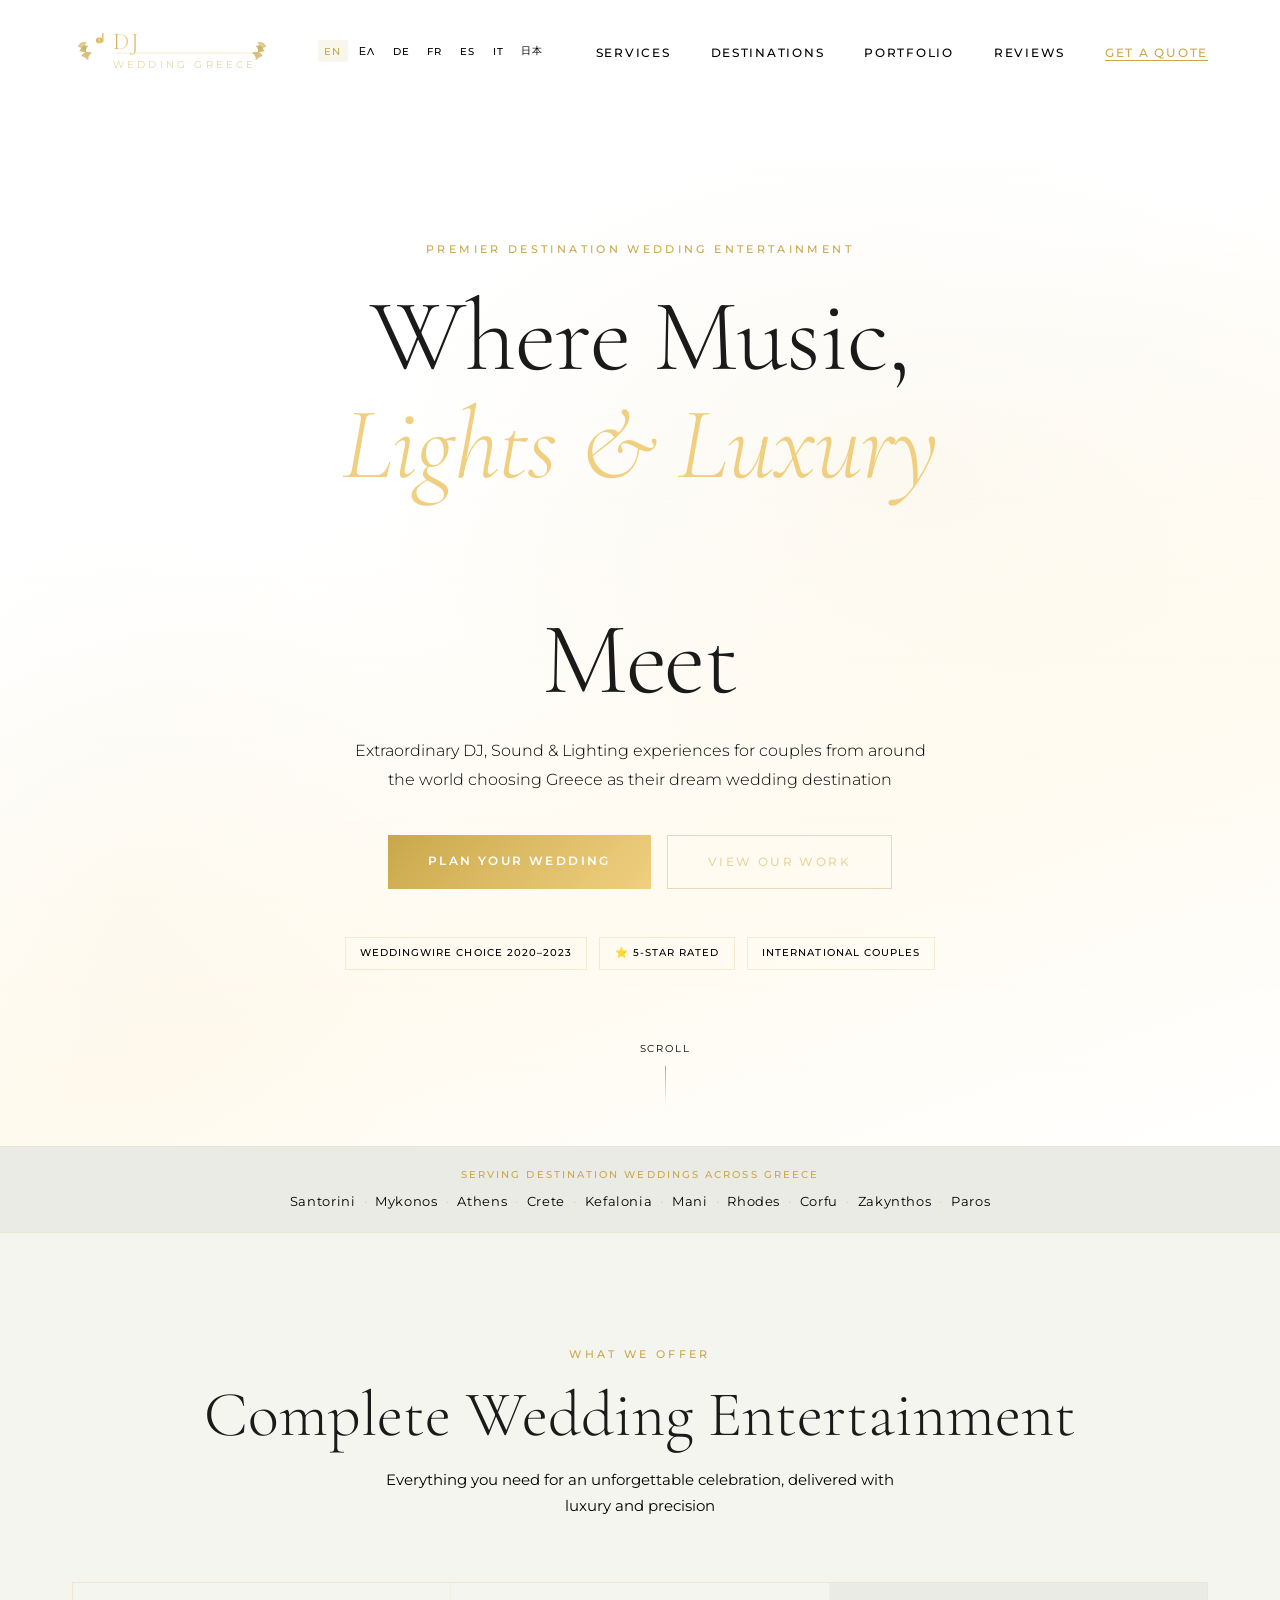
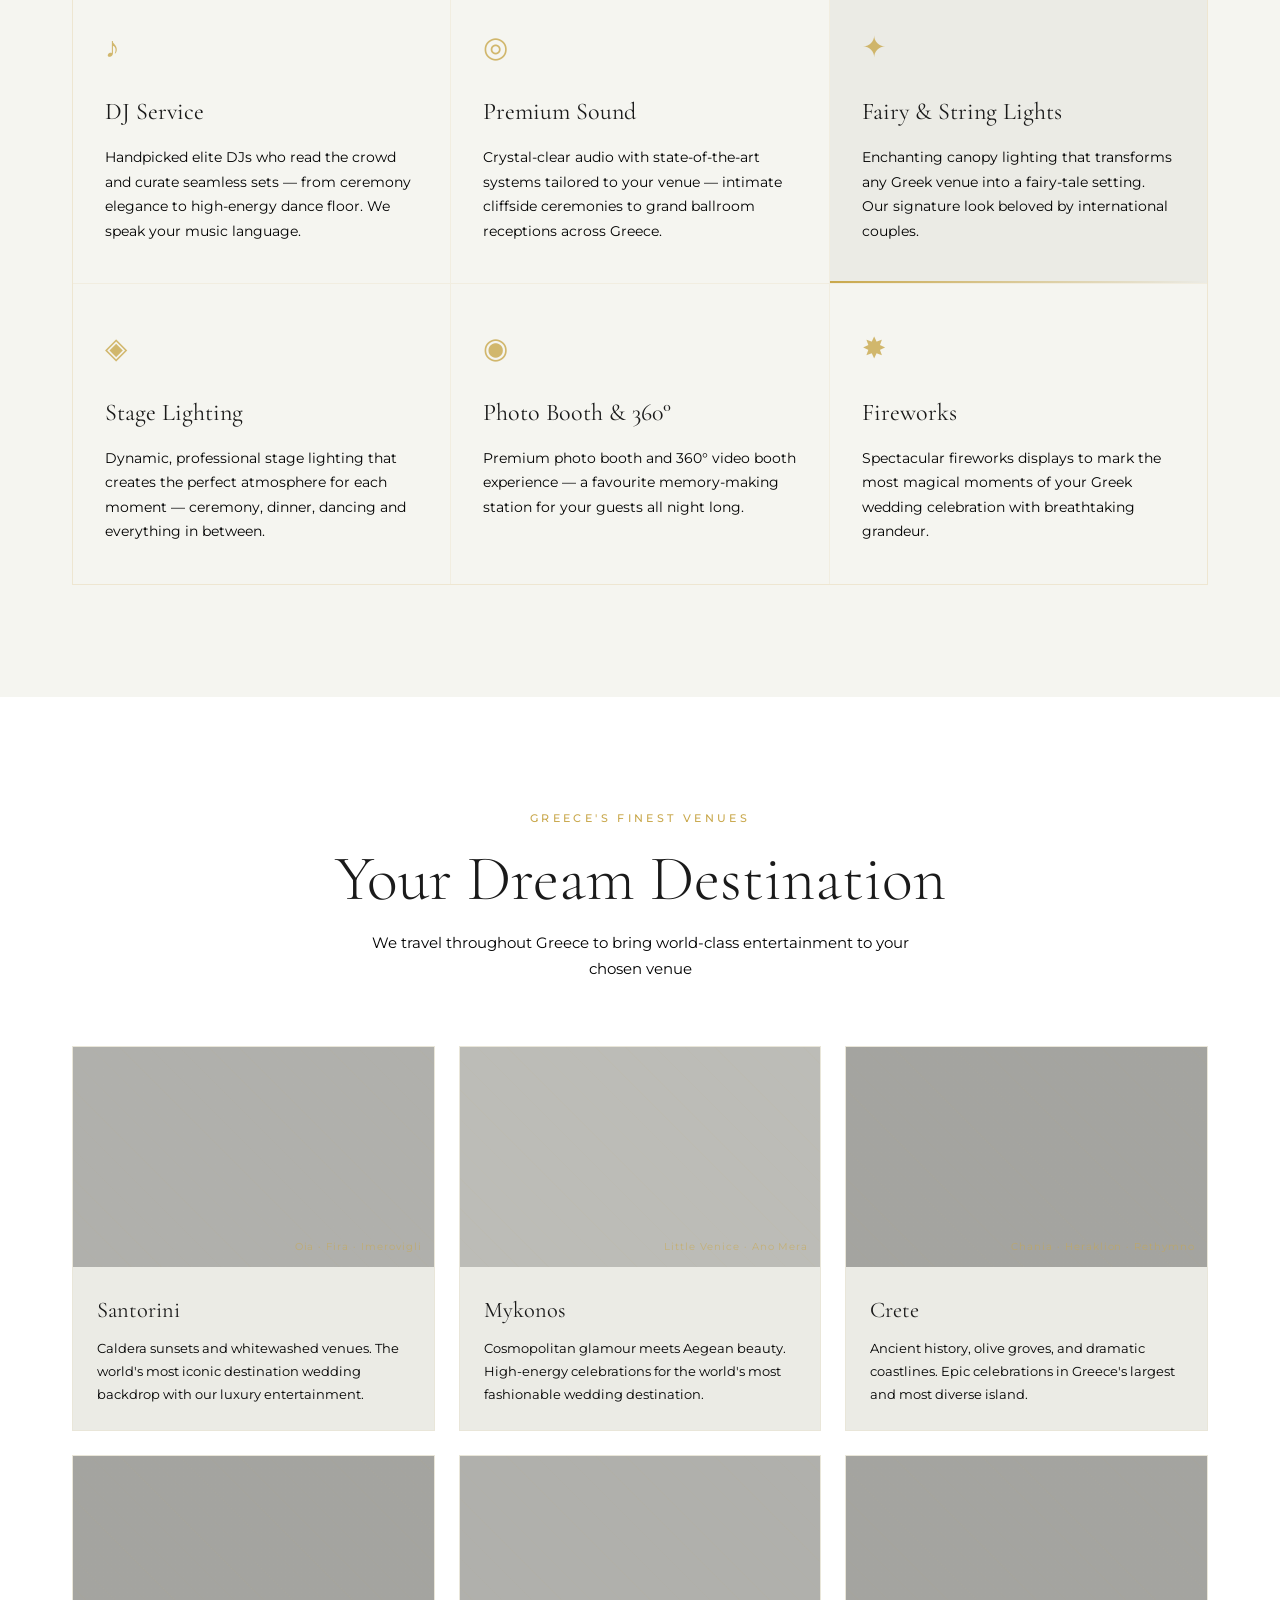
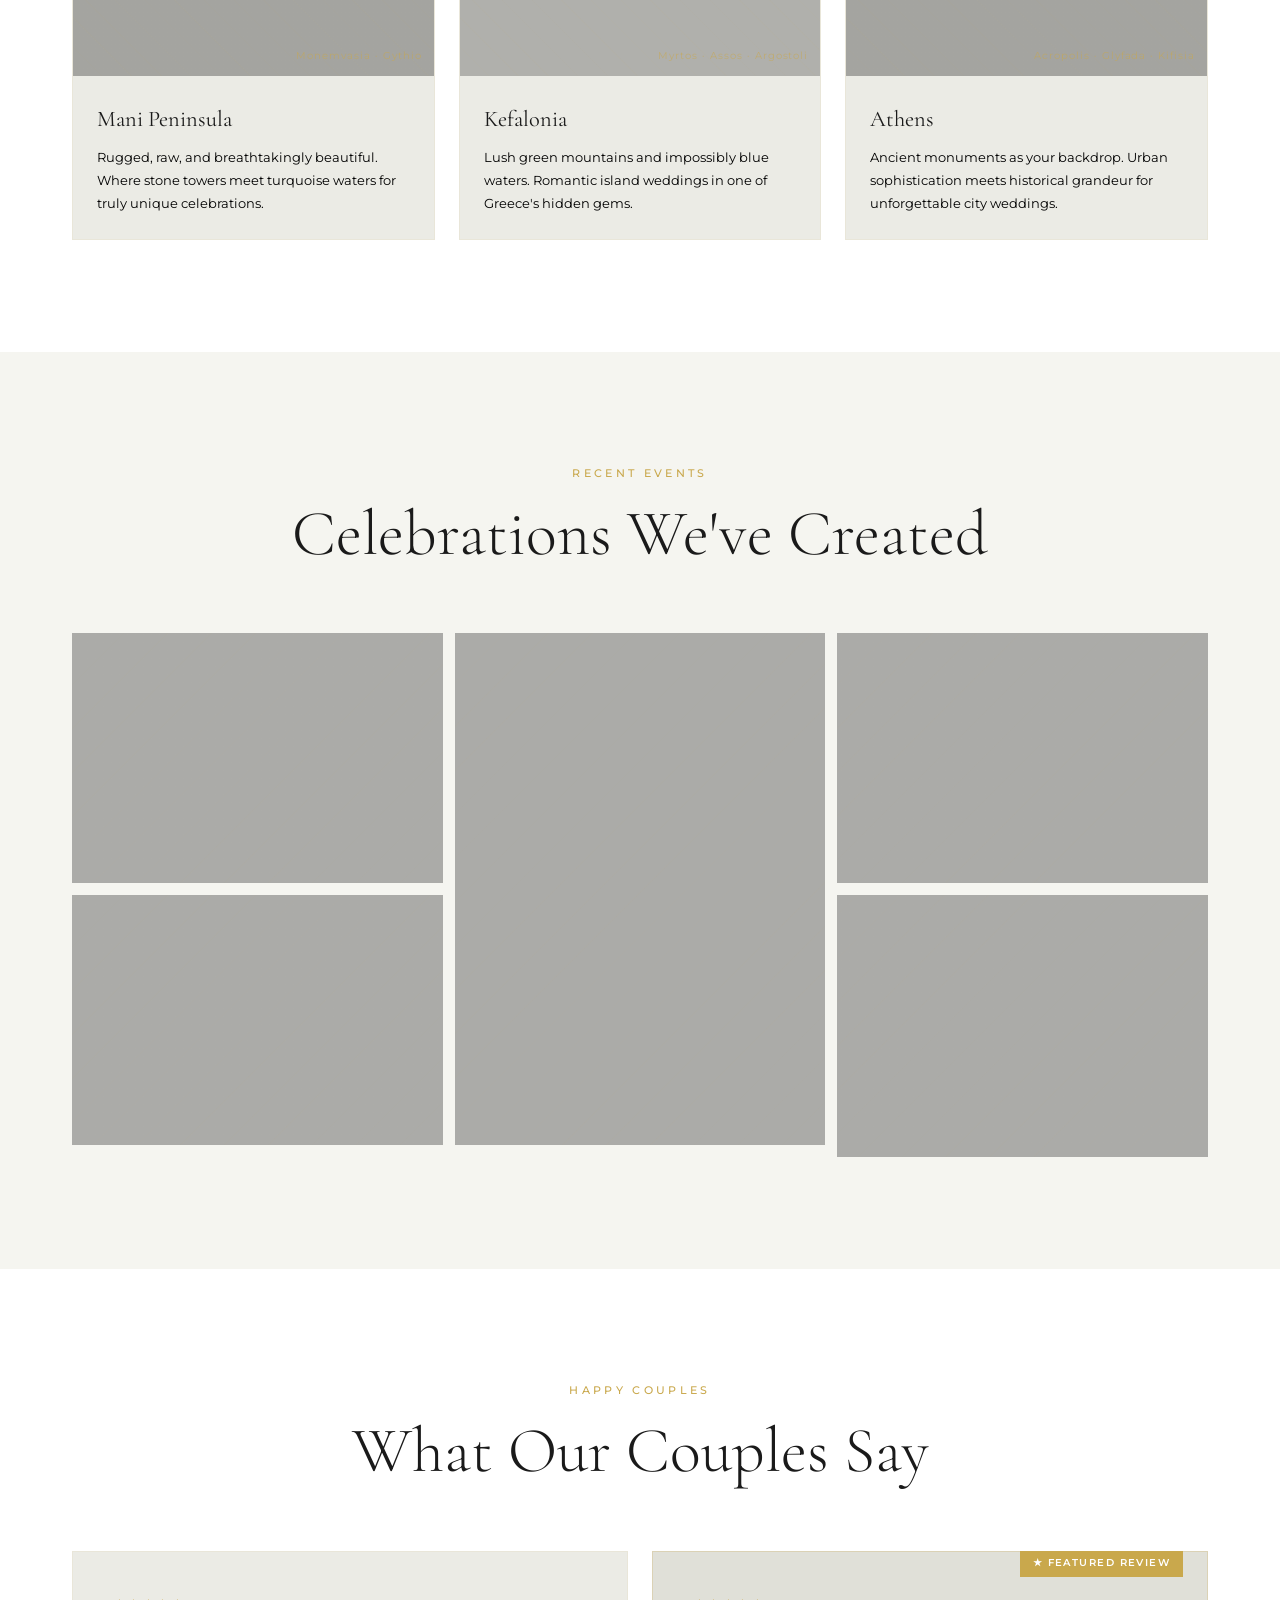
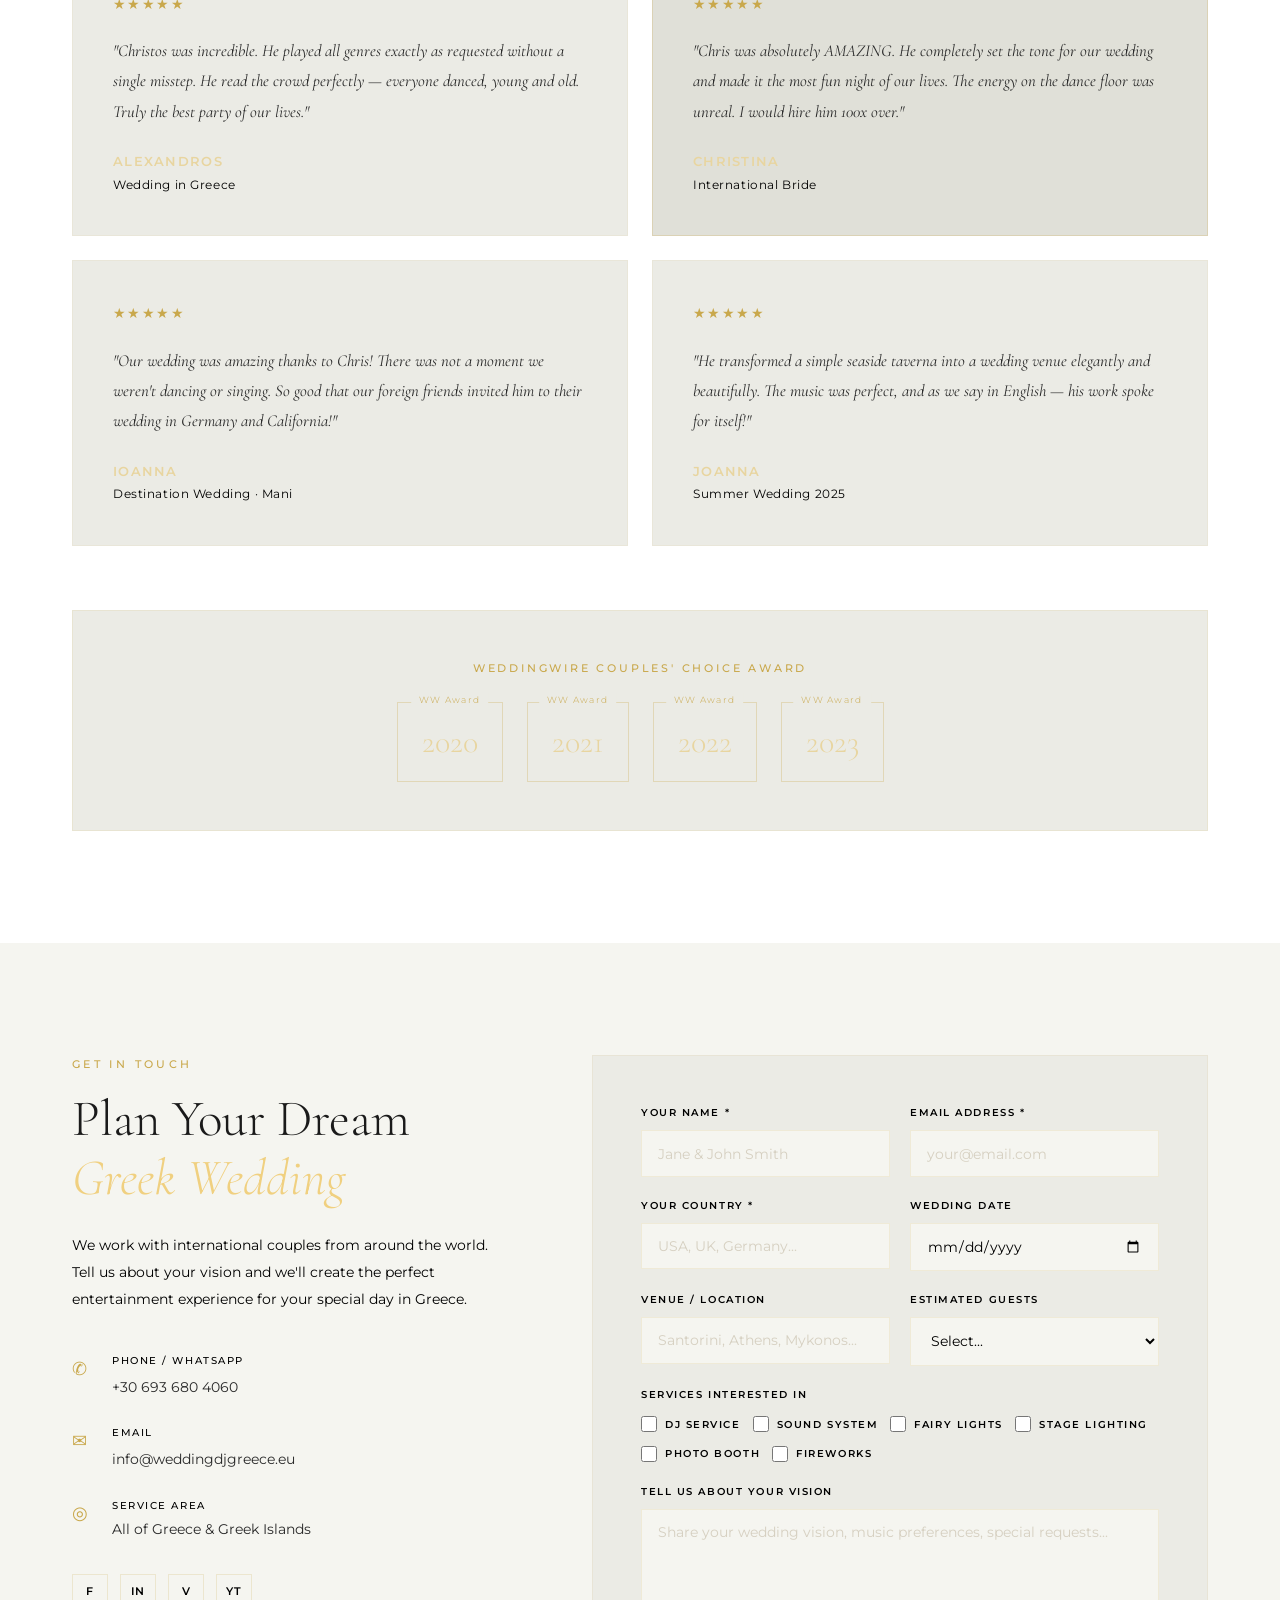
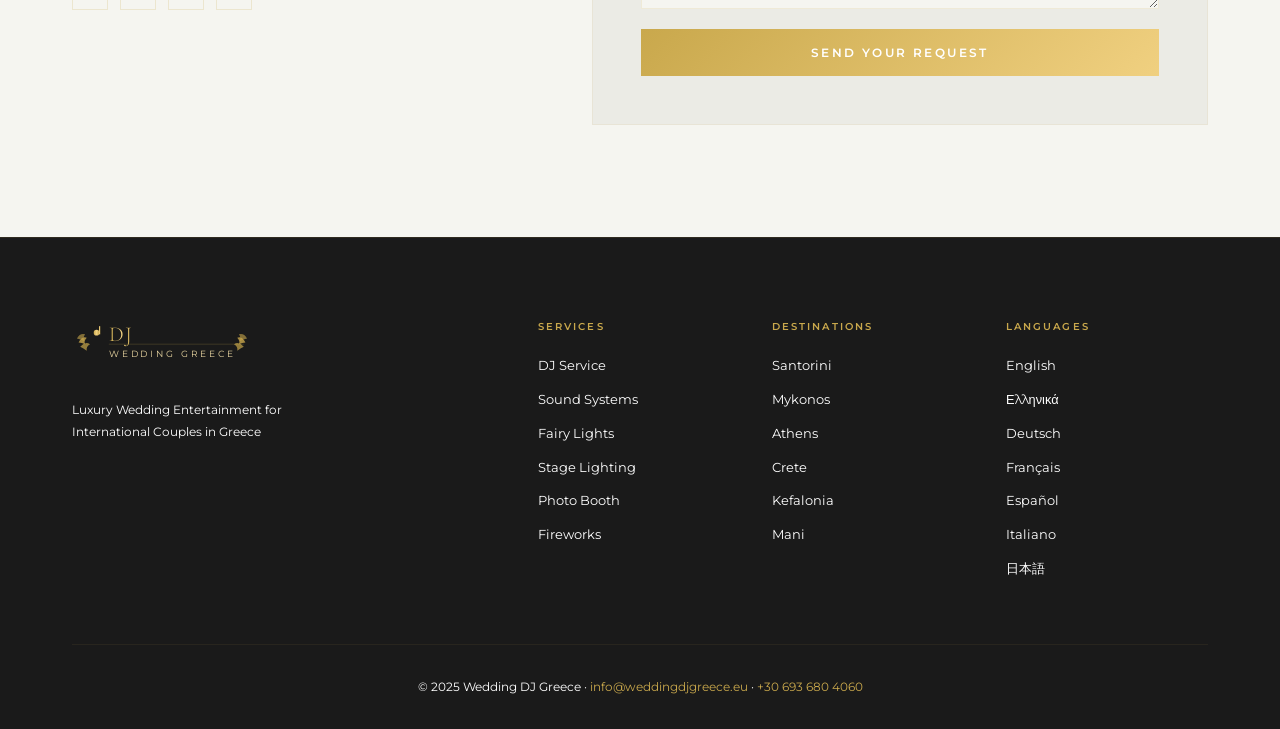
==== index.html @ 43c5c00c "Update index.htmlBump CSS cache v4 - destination photos" ====
<!DOCTYPE html>
<html lang="en">
<head>
<meta charset="UTF-8">
<meta name="viewport" content="width=device-width, initial-scale=1.0">
<title>Wedding DJ Greece | Luxury Destination Wedding Entertainment | weddingdjgreece.eu</title>
<meta name="description" content="Premier Wedding DJ & Entertainment in Greece. Luxury sound, lighting & DJ services for destination weddings in Santorini, Mykonos, Athens, Crete & across Greece. International couples welcome.">
<meta name="keywords" content="wedding DJ Greece, destination wedding Greece, wedding entertainment Greece, DJ Santorini, DJ Mykonos, DJ Athens, DJ Crete, luxury wedding Greece, international wedding Greece, wedding sound lighting Greece">
<link rel="canonical" href="https://weddingdjgreece.eu/">

<!-- Open Graph -->
<meta property="og:title" content="Wedding DJ Greece | Premier Destination Wedding Entertainment">
<meta property="og:description" content="Luxury DJ, Sound & Lighting for Destination Weddings across Greece. Serving international couples in Santorini, Mykonos, Crete, Athens & beyond.">
<meta property="og:url" content="https://weddingdjgreece.eu/">
<meta property="og:type" content="website">
<meta property="og:locale" content="en_US">
<meta property="og:image" content="https://weddingdjgreece.eu/images/og-image.jpg">

<!-- hreflang for multilingual -->
<link rel="alternate" hreflang="en" href="https://weddingdjgreece.eu/">
<link rel="alternate" hreflang="el" href="https://weddingdjgreece.eu/el/">
<link rel="alternate" hreflang="de" href="https://weddingdjgreece.eu/de/">
<link rel="alternate" hreflang="fr" href="https://weddingdjgreece.eu/fr/">
<link rel="alternate" hreflang="es" href="https://weddingdjgreece.eu/es/">
<link rel="alternate" hreflang="it" href="https://weddingdjgreece.eu/it/">
<link rel="alternate" hreflang="ja" href="https://weddingdjgreece.eu/ja/">
<link rel="alternate" hreflang="x-default" href="https://weddingdjgreece.eu/">

<!-- Structured Data -->
<script type="application/ld+json">
{
  "@context": "https://schema.org",
  "@type": "LocalBusiness",
  "name": "Wedding DJ Greece",
  "description": "Premier Wedding DJ & Entertainment services for destination weddings in Greece",
  "url": "https://weddingdjgreece.eu",
  "email": "info@weddingdjgreece.eu",
  "telephone": "+30 693 680 4060",
  "areaServed": ["Greece", "Santorini", "Mykonos", "Crete", "Athens", "Mani", "Kefalonia", "Rhodes"],
  "serviceType": ["Wedding DJ", "Wedding Entertainment", "Sound Equipment", "Wedding Lighting", "Photo Booth"],
  "award": ["WeddingWire Couples Choice Award 2020", "WeddingWire Couples Choice Award 2021", "WeddingWire Couples Choice Award 2022", "WeddingWire Couples Choice Award 2023"]
}
</script>

<link rel="preconnect" href="https://fonts.googleapis.com">
<link rel="preconnect" href="https://fonts.gstatic.com" crossorigin>
<link href="https://fonts.googleapis.com/css2?family=Cormorant+Garamond:ital,wght@0,300;0,400;0,600;1,300;1,400&family=Montserrat:wght@300;400;500;600&display=swap" rel="stylesheet">
<link rel="stylesheet" href="/css/style.css?v=4">
</head>
<body>

<!-- Navigation -->
<nav class="navbar" id="navbar">
  <div class="nav-container">
    <a href="/" class="logo" aria-label="Wedding DJ Greece Home">
      <svg class="logo-svg" viewBox="0 0 220 60" xmlns="http://www.w3.org/2000/svg" aria-hidden="true">
        <defs>
          <linearGradient id="goldGrad" x1="0%" y1="0%" x2="100%" y2="0%">
            <stop offset="0%" style="stop-color:#C9A84C"/>
            <stop offset="50%" style="stop-color:#F0D080"/>
            <stop offset="100%" style="stop-color:#C9A84C"/>
          </linearGradient>
        </defs>
        <!-- Decorative olive branch left -->
        <path d="M8 30 Q12 22 18 24 Q14 28 16 32 Q12 30 8 30Z" fill="#C9A84C" opacity="0.8"/>
        <path d="M10 35 Q16 28 22 32 Q17 35 18 40 Q13 36 10 35Z" fill="#C9A84C" opacity="0.7"/>
        <path d="M6 25 Q10 18 16 20 Q13 24 15 28 Q10 26 6 25Z" fill="#C9A84C" opacity="0.6"/>
        <!-- Music note subtle -->
        <circle cx="30" cy="18" r="3.5" fill="url(#goldGrad)"/>
        <rect x="33" y="10" width="1.5" height="10" fill="url(#goldGrad)"/>
        <!-- Main text: DJ -->
        <text x="45" y="28" font-family="Cormorant Garamond, serif" font-size="26" font-weight="300" fill="url(#goldGrad)" letter-spacing="2">DJ</text>
        <!-- Divider line -->
        <line x1="45" y1="32" x2="210" y2="32" stroke="#C9A84C" stroke-width="0.5" opacity="0.5"/>
        <!-- Main brand name -->
        <text x="45" y="48" font-family="Montserrat, sans-serif" font-size="11" font-weight="400" fill="#E8D5A0" letter-spacing="3.5">WEDDING GREECE</text>
        <!-- Decorative olive branch right -->
        <path d="M212 30 Q208 22 202 24 Q206 28 204 32 Q208 30 212 30Z" fill="#C9A84C" opacity="0.8"/>
        <path d="M210 35 Q204 28 198 32 Q203 35 202 40 Q207 36 210 35Z" fill="#C9A84C" opacity="0.7"/>
        <path d="M214 25 Q210 18 204 20 Q207 24 205 28 Q210 26 214 25Z" fill="#C9A84C" opacity="0.6"/>
      </svg>
    </a>

    <div class="lang-switcher">
      <button class="lang-btn active" onclick="window.location='/'">EN</button>
      <button class="lang-btn" onclick="window.location='/el/'">ΕΛ</button>
      <button class="lang-btn" onclick="window.location='/de/'">DE</button>
      <button class="lang-btn" onclick="window.location='/fr/'">FR</button>
      <button class="lang-btn" onclick="window.location='/es/'">ES</button>
      <button class="lang-btn" onclick="window.location='/it/'">IT</button>
      <button class="lang-btn" onclick="window.location='/ja/'">日本</button>
    </div>

    <ul class="nav-links">
      <li><a href="#services">Services</a></li>
      <li><a href="#destinations">Destinations</a></li>
      <li><a href="#portfolio">Portfolio</a></li>
      <li><a href="#reviews">Reviews</a></li>
      <li><a href="#contact" class="nav-cta">Get a Quote</a></li>
    </ul>

    <button class="hamburger" id="hamburger" aria-label="Toggle menu" aria-expanded="false">
      <span></span><span></span><span></span>
    </button>
  </div>
  <div class="mobile-menu" id="mobileMenu">
    <a href="#services">Services</a>
    <a href="#destinations">Destinations</a>
    <a href="#portfolio">Portfolio</a>
    <a href="#reviews">Reviews</a>
    <a href="#contact">Get a Quote</a>
  </div>
</nav>

<!-- Hero -->
<section class="hero" id="hero">
  <div class="hero-bg"></div>
  <div class="hero-overlay"></div>
  <div class="hero-content">
    <p class="hero-eyebrow">Premier Destination Wedding Entertainment</p>
    <h1 class="hero-title">Where Music,<br><em>Lights & Luxury</em><br>Meet</h1>
    <p class="hero-subtitle">Extraordinary DJ, Sound & Lighting experiences for couples from around the world choosing Greece as their dream wedding destination</p>
    <div class="hero-ctas">
      <a href="#contact" class="btn-primary">Plan Your Wedding</a>
      <a href="#portfolio" class="btn-outline">View Our Work</a>
    </div>
    <div class="hero-awards">
      <span class="award-badge">WeddingWire Choice 2020–2023</span>
      <span class="award-badge">⭐ 5-Star Rated</span>
      <span class="award-badge">International Couples</span>
    </div>
  </div>
  <div class="scroll-hint" aria-hidden="true">
    <span>Scroll</span>
    <div class="scroll-line"></div>
  </div>
</section>

<!-- Destinations Banner -->
<section class="destinations-banner">
  <div class="container">
    <p class="banner-text">Serving Destination Weddings Across Greece</p>
    <div class="destinations-list">
      <span>Santorini</span><span class="dot">·</span>
      <span>Mykonos</span><span class="dot">·</span>
      <span>Athens</span><span class="dot">·</span>
      <span>Crete</span><span class="dot">·</span>
      <span>Kefalonia</span><span class="dot">·</span>
      <span>Mani</span><span class="dot">·</span>
      <span>Rhodes</span><span class="dot">·</span>
      <span>Corfu</span><span class="dot">·</span>
      <span>Zakynthos</span><span class="dot">·</span>
      <span>Paros</span>
    </div>
  </div>
</section>

<!-- Services -->
<section class="services" id="services">
  <div class="container">
    <div class="section-header">
      <p class="section-eyebrow">What We Offer</p>
      <h2 class="section-title">Complete Wedding Entertainment</h2>
      <p class="section-desc">Everything you need for an unforgettable celebration, delivered with luxury and precision</p>
    </div>
    <div class="services-grid">
      <div class="service-card">
        <div class="service-icon">♪</div>
        <h3>DJ Service</h3>
        <p>Handpicked elite DJs who read the crowd and curate seamless sets — from ceremony elegance to high-energy dance floor. We speak your music language.</p>
      </div>
      <div class="service-card">
        <div class="service-icon">◎</div>
        <h3>Premium Sound</h3>
        <p>Crystal-clear audio with state-of-the-art systems tailored to your venue — intimate cliffside ceremonies to grand ballroom receptions across Greece.</p>
      </div>
      <div class="service-card featured">
        <div class="service-icon">✦</div>
        <h3>Fairy & String Lights</h3>
        <p>Enchanting canopy lighting that transforms any Greek venue into a fairy-tale setting. Our signature look beloved by international couples.</p>
      </div>
      <div class="service-card">
        <div class="service-icon">◈</div>
        <h3>Stage Lighting</h3>
        <p>Dynamic, professional stage lighting that creates the perfect atmosphere for each moment — ceremony, dinner, dancing and everything in between.</p>
      </div>
      <div class="service-card">
        <div class="service-icon">◉</div>
        <h3>Photo Booth & 360°</h3>
        <p>Premium photo booth and 360° video booth experience — a favourite memory-making station for your guests all night long.</p>
      </div>
      <div class="service-card">
        <div class="service-icon">✸</div>
        <h3>Fireworks</h3>
        <p>Spectacular fireworks displays to mark the most magical moments of your Greek wedding celebration with breathtaking grandeur.</p>
      </div>
    </div>
  </div>
</section>

<!-- GEO Destinations Section -->
<section class="destinations" id="destinations">
  <div class="container">
    <div class="section-header">
      <p class="section-eyebrow">Greece's Finest Venues</p>
      <h2 class="section-title">Your Dream Destination</h2>
      <p class="section-desc">We travel throughout Greece to bring world-class entertainment to your chosen venue</p>
    </div>
    <div class="destinations-grid">
      <div class="dest-card">
        <div class="dest-img dest-santorini"></div>
        <div class="dest-content">
          <h3>Santorini</h3>
          <p>Caldera sunsets and whitewashed venues. The world's most iconic destination wedding backdrop with our luxury entertainment.</p>
        </div>
      </div>
      <div class="dest-card">
        <div class="dest-img dest-mykonos"></div>
        <div class="dest-content">
          <h3>Mykonos</h3>
          <p>Cosmopolitan glamour meets Aegean beauty. High-energy celebrations for the world's most fashionable wedding destination.</p>
        </div>
      </div>
      <div class="dest-card">
        <div class="dest-img dest-crete"></div>
        <div class="dest-content">
          <h3>Crete</h3>
          <p>Ancient history, olive groves, and dramatic coastlines. Epic celebrations in Greece's largest and most diverse island.</p>
        </div>
      </div>
      <div class="dest-card">
        <div class="dest-img dest-mani"></div>
        <div class="dest-content">
          <h3>Mani Peninsula</h3>
          <p>Rugged, raw, and breathtakingly beautiful. Where stone towers meet turquoise waters for truly unique celebrations.</p>
        </div>
      </div>
      <div class="dest-card">
        <div class="dest-img dest-kefalonia"></div>
        <div class="dest-content">
          <h3>Kefalonia</h3>
          <p>Lush green mountains and impossibly blue waters. Romantic island weddings in one of Greece's hidden gems.</p>
        </div>
      </div>
      <div class="dest-card">
        <div class="dest-img dest-athens"></div>
        <div class="dest-content">
          <h3>Athens</h3>
          <p>Ancient monuments as your backdrop. Urban sophistication meets historical grandeur for unforgettable city weddings.</p>
        </div>
      </div>
    </div>
  </div>
</section>

<!-- Portfolio / Events -->
<section class="portfolio" id="portfolio">
  <div class="container">
    <div class="section-header">
      <p class="section-eyebrow">Recent Events</p>
      <h2 class="section-title">Celebrations We've Created</h2>
    </div>
    <div class="portfolio-grid">
      <div class="portfolio-item">
        <div class="portfolio-img pi-1"></div>
        <div class="portfolio-overlay">
          <h4>Lebanon meets Greece</h4>
          <p>Destination Wedding · Monemvasia</p>
        </div>
      </div>
      <div class="portfolio-item large">
        <div class="portfolio-img pi-2"></div>
        <div class="portfolio-overlay">
          <h4>Sky Full of Fairy Lights</h4>
          <p>Luxury Lighting · Ktima Papavasileiou</p>
        </div>
      </div>
      <div class="portfolio-item">
        <div class="portfolio-img pi-3"></div>
        <div class="portfolio-overlay">
          <h4>Ancient Olive Grove</h4>
          <p>Romantic Wedding · Gentlini Kefalonia</p>
        </div>
      </div>
      <div class="portfolio-item">
        <div class="portfolio-img pi-4"></div>
        <div class="portfolio-overlay">
          <h4>Elafonisos Beach</h4>
          <p>Destination Wedding · Simos Beach</p>
        </div>
      </div>
      <div class="portfolio-item large">
        <div class="portfolio-img pi-5"></div>
        <div class="portfolio-overlay">
          <h4>Villa Lime Crete</h4>
          <p>International Couple · Jason & Alexia</p>
        </div>
      </div>
    </div>
  </div>
</section>

<!-- Reviews -->
<section class="reviews" id="reviews">
  <div class="container">
    <div class="section-header">
      <p class="section-eyebrow">Happy Couples</p>
      <h2 class="section-title">What Our Couples Say</h2>
    </div>
    <div class="reviews-grid">
      <div class="review-card">
        <div class="stars">★★★★★</div>
        <p class="review-text">"Christos was incredible. He played all genres exactly as requested without a single misstep. He read the crowd perfectly — everyone danced, young and old. Truly the best party of our lives."</p>
        <div class="reviewer">
          <span class="reviewer-name">Alexandros</span>
          <span class="reviewer-detail">Wedding in Greece</span>
        </div>
      </div>
      <div class="review-card featured">
        <div class="stars">★★★★★</div>
        <p class="review-text">"Chris was absolutely AMAZING. He completely set the tone for our wedding and made it the most fun night of our lives. The energy on the dance floor was unreal. I would hire him 100x over."</p>
        <div class="reviewer">
          <span class="reviewer-name">Christina</span>
          <span class="reviewer-detail">International Bride</span>
        </div>
      </div>
      <div class="review-card">
        <div class="stars">★★★★★</div>
        <p class="review-text">"Our wedding was amazing thanks to Chris! There was not a moment we weren't dancing or singing. So good that our foreign friends invited him to their wedding in Germany and California!"</p>
        <div class="reviewer">
          <span class="reviewer-name">Ioanna</span>
          <span class="reviewer-detail">Destination Wedding · Mani</span>
        </div>
      </div>
      <div class="review-card">
        <div class="stars">★★★★★</div>
        <p class="review-text">"He transformed a simple seaside taverna into a wedding venue elegantly and beautifully. The music was perfect, and as we say in English — his work spoke for itself!"</p>
        <div class="reviewer">
          <span class="reviewer-name">Joanna</span>
          <span class="reviewer-detail">Summer Wedding 2025</span>
        </div>
      </div>
    </div>
    <div class="awards-section">
      <p class="awards-title">WeddingWire Couples' Choice Award</p>
      <div class="award-years">
        <span class="award-year">2020</span>
        <span class="award-year">2021</span>
        <span class="award-year">2022</span>
        <span class="award-year">2023</span>
      </div>
    </div>
  </div>
</section>

<!-- Contact / Quote Form -->
<section class="contact" id="contact">
  <div class="container">
    <div class="contact-wrapper">
      <div class="contact-info">
        <p class="section-eyebrow">Get in Touch</p>
        <h2>Plan Your Dream<br><em>Greek Wedding</em></h2>
        <p class="contact-desc">We work with international couples from around the world. Tell us about your vision and we'll create the perfect entertainment experience for your special day in Greece.</p>
        <div class="contact-details">
          <div class="contact-item">
            <span class="ci-icon">✆</span>
            <div>
              <p class="ci-label">Phone / WhatsApp</p>
              <a href="tel:+306936804060" class="ci-value">+30 693 680 4060</a>
            </div>
          </div>
          <div class="contact-item">
            <span class="ci-icon">✉</span>
            <div>
              <p class="ci-label">Email</p>
              <a href="mailto:info@weddingdjgreece.eu" class="ci-value">info@weddingdjgreece.eu</a>
            </div>
          </div>
          <div class="contact-item">
            <span class="ci-icon">◎</span>
            <div>
              <p class="ci-label">Service Area</p>
              <p class="ci-value">All of Greece & Greek Islands</p>
            </div>
          </div>
        </div>
        <div class="social-links">
          <a href="https://www.facebook.com/Premier.Wedding.Djs.Greece/" target="_blank" rel="noopener" aria-label="Facebook">f</a>
          <a href="https://www.instagram.com/chris_berdes_entertainment" target="_blank" rel="noopener" aria-label="Instagram">in</a>
          <a href="https://vimeo.com/premierweddingdjs" target="_blank" rel="noopener" aria-label="Vimeo">v</a>
          <a href="https://www.youtube.com/channel/UCK6__a2DPtWGJ1eYUjGOtBA" target="_blank" rel="noopener" aria-label="YouTube">yt</a>
        </div>
      </div>

      <div class="contact-form-wrap">
        <form id="contactForm" class="contact-form" novalidate>
          <div class="form-row">
            <div class="form-group">
              <label for="name">Your Name *</label>
              <input type="text" id="name" name="name" required placeholder="Jane & John Smith">
            </div>
            <div class="form-group">
              <label for="email">Email Address *</label>
              <input type="email" id="email" name="email" required placeholder="your@email.com">
            </div>
          </div>
          <div class="form-row">
            <div class="form-group">
              <label for="country">Your Country *</label>
              <input type="text" id="country" name="country" required placeholder="USA, UK, Germany...">
            </div>
            <div class="form-group">
              <label for="weddingDate">Wedding Date</label>
              <input type="date" id="weddingDate" name="weddingDate">
            </div>
          </div>
          <div class="form-row">
            <div class="form-group">
              <label for="venue">Venue / Location</label>
              <input type="text" id="venue" name="venue" placeholder="Santorini, Athens, Mykonos...">
            </div>
            <div class="form-group">
              <label for="guests">Estimated Guests</label>
              <select id="guests" name="guests">
                <option value="">Select...</option>
                <option>Under 50</option>
                <option>50–100</option>
                <option>100–200</option>
                <option>200+</option>
              </select>
            </div>
          </div>
          <div class="form-group full">
            <label>Services Interested In</label>
            <div class="checkbox-group">
              <label class="checkbox-label"><input type="checkbox" name="services" value="DJ"> DJ Service</label>
              <label class="checkbox-label"><input type="checkbox" name="services" value="Sound"> Sound System</label>
              <label class="checkbox-label"><input type="checkbox" name="services" value="FairyLights"> Fairy Lights</label>
              <label class="checkbox-label"><input type="checkbox" name="services" value="StageLighting"> Stage Lighting</label>
              <label class="checkbox-label"><input type="checkbox" name="services" value="PhotoBooth"> Photo Booth</label>
              <label class="checkbox-label"><input type="checkbox" name="services" value="Fireworks"> Fireworks</label>
            </div>
          </div>
          <div class="form-group full">
            <label for="message">Tell Us About Your Vision</label>
            <textarea id="message" name="message" rows="4" placeholder="Share your wedding vision, music preferences, special requests..."></textarea>
          </div>
          <button type="submit" class="btn-primary btn-full" id="submitBtn">
            <span id="btnText">Send Your Request</span>
            <span id="btnLoading" style="display:none">Sending...</span>
          </button>
          <div id="formSuccess" class="form-success" style="display:none">
            <p>✓ Thank you! We'll be in touch within 24 hours.</p>
          </div>
          <div id="formError" class="form-error" style="display:none">
            <p>Something went wrong. Please email us directly at info@weddingdjgreece.eu</p>
          </div>
        </form>
      </div>
    </div>
  </div>
</section>

<!-- Footer -->
<footer class="footer">
  <div class="container">
    <div class="footer-inner">
      <div class="footer-brand">
        <svg class="logo-svg footer-logo" viewBox="0 0 220 60" xmlns="http://www.w3.org/2000/svg" aria-hidden="true">
          <defs>
            <linearGradient id="goldGrad2" x1="0%" y1="0%" x2="100%" y2="0%">
              <stop offset="0%" style="stop-color:#C9A84C"/>
              <stop offset="50%" style="stop-color:#F0D080"/>
              <stop offset="100%" style="stop-color:#C9A84C"/>
            </linearGradient>
          </defs>
          <path d="M8 30 Q12 22 18 24 Q14 28 16 32 Q12 30 8 30Z" fill="#C9A84C" opacity="0.8"/>
          <path d="M10 35 Q16 28 22 32 Q17 35 18 40 Q13 36 10 35Z" fill="#C9A84C" opacity="0.7"/>
          <path d="M6 25 Q10 18 16 20 Q13 24 15 28 Q10 26 6 25Z" fill="#C9A84C" opacity="0.6"/>
          <circle cx="30" cy="18" r="3.5" fill="url(#goldGrad2)"/>
          <rect x="33" y="10" width="1.5" height="10" fill="url(#goldGrad2)"/>
          <text x="45" y="28" font-family="Cormorant Garamond, serif" font-size="26" font-weight="300" fill="url(#goldGrad2)" letter-spacing="2">DJ</text>
          <line x1="45" y1="32" x2="210" y2="32" stroke="#C9A84C" stroke-width="0.5" opacity="0.5"/>
          <text x="45" y="48" font-family="Montserrat, sans-serif" font-size="11" font-weight="400" fill="#E8D5A0" letter-spacing="3.5">WEDDING GREECE</text>
          <path d="M212 30 Q208 22 202 24 Q206 28 204 32 Q208 30 212 30Z" fill="#C9A84C" opacity="0.8"/>
          <path d="M210 35 Q204 28 198 32 Q203 35 202 40 Q207 36 210 35Z" fill="#C9A84C" opacity="0.7"/>
          <path d="M214 25 Q210 18 204 20 Q207 24 205 28 Q210 26 214 25Z" fill="#C9A84C" opacity="0.6"/>
        </svg>
        <p class="footer-tagline">Luxury Wedding Entertainment for International Couples in Greece</p>
      </div>
      <div class="footer-links">
        <div class="footer-col">
          <h4>Services</h4>
          <a href="#services">DJ Service</a>
          <a href="#services">Sound Systems</a>
          <a href="#services">Fairy Lights</a>
          <a href="#services">Stage Lighting</a>
          <a href="#services">Photo Booth</a>
          <a href="#services">Fireworks</a>
        </div>
        <div class="footer-col">
          <h4>Destinations</h4>
          <a href="#destinations">Santorini</a>
          <a href="#destinations">Mykonos</a>
          <a href="#destinations">Athens</a>
          <a href="#destinations">Crete</a>
          <a href="#destinations">Kefalonia</a>
          <a href="#destinations">Mani</a>
        </div>
        <div class="footer-col">
          <h4>Languages</h4>
          <a href="/">English</a>
          <a href="/el/">Ελληνικά</a>
          <a href="/de/">Deutsch</a>
          <a href="/fr/">Français</a>
          <a href="/es/">Español</a>
          <a href="/it/">Italiano</a>
          <a href="/ja/">日本語</a>
        </div>
      </div>
    </div>
    <div class="footer-bottom">
      <p>© 2025 Wedding DJ Greece · <a href="mailto:info@weddingdjgreece.eu">info@weddingdjgreece.eu</a> · <a href="tel:+306936804060">+30 693 680 4060</a></p>
    </div>
  </div>
</footer>

<script src="../js/main.js"></script>
</body>
</html>
---- css/style.css ----
/* ============================================
   WEDDING DJ GREECE — LUXURY LIGHT GOLD THEME
   ============================================ */

:root {
  --gold: #C9A84C;
  --gold-light: #F0D080;
  --gold-pale: #E8D5A0;
  --dark: #ffffff;
  --dark-2: #f5f5f0;
  --dark-3: #ebebE5;
  --dark-4: #e0e0d8;
  --cream: #1a1a1a;
  --cream-2: #2a2a2a;
  --text-main: #1a1a1a
  --text-muted: #555555;
  --text-light: #333333;
  --font-serif: 'Cormorant Garamond', Georgia, serif;
  --font-sans: 'Montserrat', Arial, sans-serif;
  --transition: 0.4s cubic-bezier(0.4, 0, 0.2, 1);
  --radius: 2px;
  --shadow: 0 20px 60px rgba(0,0,0,0.4);
}

*, *::before, *::after { box-sizing: border-box; margin: 0; padding: 0; }

html { scroll-behavior: smooth; font-size: 16px; }

body {
  font-family: var(--font-sans);
  background: var(--dark);
  color: var(--text-main);
  line-height: 1.7;
  overflow-x: hidden;
}

img { max-width: 100%; display: block; }

a { text-decoration: none; color: inherit; }

/* ---- CONTAINER ---- */
.container { max-width: 1200px; margin: 0 auto; padding: 0 2rem; }

/* ---- BUTTONS ---- */
.btn-primary {
  display: inline-block;
  background: linear-gradient(135deg, var(--gold), var(--gold-light), var(--gold));
  background-size: 200% 200%;
  color: var(--dark);
  font-family: var(--font-sans);
  font-size: 0.75rem;
  font-weight: 600;
  letter-spacing: 0.2em;
  text-transform: uppercase;
  padding: 1rem 2.5rem;
  border: none;
  cursor: pointer;
  transition: var(--transition);
  position: relative;
  overflow: hidden;
}
.btn-primary:hover { background-position: right center; transform: translateY(-2px); box-shadow: 0 8px 30px rgba(201,168,76,0.4); }

.btn-outline {
  display: inline-block;
  background: transparent;
  color: var(--gold-pale);
  font-family: var(--font-sans);
  font-size: 0.75rem;
  font-weight: 500;
  letter-spacing: 0.2em;
  text-transform: uppercase;
  padding: 1rem 2.5rem;
  border: 1px solid rgba(201,168,76,0.4);
  transition: var(--transition);
}
.btn-outline:hover { border-color: var(--gold); color: var(--gold-light); background: rgba(201,168,76,0.05); }

.btn-full { width: 100%; text-align: center; }

/* ---- NAVBAR ---- */
.navbar {
  position: fixed;
  top: 0; left: 0; right: 0;
  z-index: 1000;
  padding: 1.5rem 0;
  transition: var(--transition);
}
.navbar.scrolled {
  padding: 1rem 0;
  background: rgba(255,255,255,0.97);
  backdrop-filter: blur(20px);
  border-bottom: 1px solid rgba(0,0,0,0.1);
}
.nav-container {
  max-width: 1200px;
  margin: 0 auto;
  padding: 0 2rem;
  display: flex;
  align-items: center;
  justify-content: space-between;
  gap: 2rem;
}
.logo { display: flex; align-items: center; }
.logo-svg { width: 200px; height: auto; }
.footer-logo { width: 180px; }

.nav-links {
  list-style: none;
  display: flex;
  gap: 2.5rem;
  align-items: center;
}
.nav-links a {
  font-size: 0.72rem;
  font-weight: 500;
  letter-spacing: 0.15em;
  text-transform: uppercase;
  color: var(--text-muted);
  transition: color 0.3s;
  position: relative;
}
.nav-links a::after {
  content: '';
  position: absolute;
  bottom: -4px; left: 0;
  width: 0; height: 1px;
  background: var(--gold);
  transition: width 0.3s;
}
.nav-links a:hover { color: var(--gold-pale); }
.nav-links a:hover::after { width: 100%; }
.nav-cta { color: var(--gold) !important; border-bottom: 1px solid var(--gold); }

.lang-switcher {
  display: flex;
  gap: 0.3rem;
  flex-wrap: wrap;
}
.lang-btn {
  background: none;
  border: none;
  color: var(--text-muted);
  font-family: var(--font-sans);
  font-size: 0.65rem;
  font-weight: 500;
  letter-spacing: 0.1em;
  cursor: pointer;
  padding: 0.25rem 0.4rem;
  border-radius: 2px;
  transition: color 0.3s;
}
.lang-btn:hover, .lang-btn.active { color: var(--gold); }
.lang-btn.active { background: rgba(201,168,76,0.1); }

.hamburger {
  display: none;
  flex-direction: column;
  gap: 5px;
  background: none;
  border: none;
  cursor: pointer;
  padding: 5px;
}
.hamburger span {
  display: block;
  width: 24px;
  height: 1.5px;
  background: var(--gold-pale);
  transition: var(--transition);
}

.mobile-menu {
  display: none;
  flex-direction: column;
  background: var(--dark-2);
  padding: 2rem;
  gap: 1.5rem;
  border-top: 1px solid rgba(201,168,76,0.15);
}
.mobile-menu a {
  font-size: 0.85rem;
  font-weight: 500;
  letter-spacing: 0.15em;
  text-transform: uppercase;
  color: var(--text-muted);
}
.mobile-menu.open { display: flex; }

/* ---- HERO ---- */
.hero {
  position: relative;
  min-height: 100vh;
  display: flex;
  align-items: center;
  justify-content: center;
  overflow: hidden;
}
.hero-bg {
  position: absolute;
  inset: 0;
  background: linear-gradient(160deg, rgba(255,255,255,0.72) 0%, rgba(255,255,255,0.5) 40%, rgba(255,248,230,0.6) 70%, rgba(255,255,255,0.72) 100%), url("https://pwe.gr/wp-content/uploads/2024/11/465004298_8953961097989804_4154213011652947800_n-1.jpg") center/cover no-repeat;
  z-index: 0;
}
.hero-bg::before {
  content: '';
  position: absolute;
  inset: 0;
  background:
    radial-gradient(ellipse 60% 40% at 70% 40%, rgba(201,168,76,0.06) 0%, transparent 70%),
    radial-gradient(ellipse 40% 60% at 10% 80%, rgba(201,168,76,0.04) 0%, transparent 60%);
}
.hero-overlay {
  position: absolute;
  inset: 0;
  background: repeating-linear-gradient(
    0deg,
    transparent,
    transparent 80px,
    rgba(201,168,76,0.015) 80px,
    rgba(201,168,76,0.015) 81px
  );
  z-index: 1;
}
.hero-content {
  position: relative;
  z-index: 2;
  text-align: center;
  max-width: 900px;
  padding: 8rem 2rem 4rem;
  animation: fadeUp 1.2s ease forwards;
}
@keyframes fadeUp {
  from { opacity: 0; transform: translateY(40px); }
  to { opacity: 1; transform: translateY(0); }
}
.hero-eyebrow {
  font-family: var(--font-sans);
  font-size: 0.7rem;
  font-weight: 500;
  letter-spacing: 0.3em;
  text-transform: uppercase;
  color: var(--gold);
  margin-bottom: 1.5rem;
  opacity: 0;
  animation: fadeUp 1s 0.2s ease forwards;
}
.hero-title {
  font-family: var(--font-serif);
  font-size: clamp(3.5rem, 8vw, 7rem);
  font-weight: 300;
  line-height: 1.05;
  color: var(--cream);
  letter-spacing: -0.01em;
  margin-bottom: 1.5rem;
  opacity: 0;
  animation: fadeUp 1s 0.4s ease forwards;
}
.hero-title em {
  font-style: italic;
  color: var(--gold-light);
  display: block;
}
.hero-subtitle {
  font-size: 1rem;
  font-weight: 300;
  color: var(--text-muted);
  max-width: 600px;
  margin: 0 auto 2.5rem;
  line-height: 1.8;
  opacity: 0;
  animation: fadeUp 1s 0.6s ease forwards;
}
.hero-ctas {
  display: flex;
  gap: 1rem;
  justify-content: center;
  flex-wrap: wrap;
  margin-bottom: 3rem;
  opacity: 0;
  animation: fadeUp 1s 0.8s ease forwards;
}
.hero-awards {
  display: flex;
  gap: 0.75rem;
  justify-content: center;
  flex-wrap: wrap;
  opacity: 0;
  animation: fadeUp 1s 1s ease forwards;
}
.award-badge {
  font-size: 0.65rem;
  font-weight: 500;
  letter-spacing: 0.1em;
  color: var(--text-muted);
  border: 1px solid rgba(201,168,76,0.2);
  padding: 0.4rem 0.9rem;
  text-transform: uppercase;
}
.scroll-hint {
  position: absolute;
  bottom: 2.5rem;
  left: 50%;
  transform: translateX(-50%);
  z-index: 2;
  display: flex;
  flex-direction: column;
  align-items: center;
  gap: 0.5rem;
  opacity: 0;
  animation: fadeUp 1s 1.2s ease forwards;
}
.scroll-hint span {
  font-size: 0.6rem;
  letter-spacing: 0.2em;
  text-transform: uppercase;
  color: var(--text-muted);
}
.scroll-line {
  width: 1px;
  height: 40px;
  background: linear-gradient(to bottom, var(--gold), transparent);
  animation: scrollPulse 2s ease-in-out infinite;
}
@keyframes scrollPulse {
  0%, 100% { opacity: 0.4; transform: scaleY(1); }
  50% { opacity: 1; transform: scaleY(1.2); }
}

/* ---- DESTINATIONS BANNER ---- */
.destinations-banner {
  background: var(--dark-3);
  border-top: 1px solid rgba(201,168,76,0.1);
  border-bottom: 1px solid rgba(201,168,76,0.1);
  padding: 1.2rem 0;
  overflow: hidden;
}
.banner-text {
  font-size: 0.65rem;
  font-weight: 500;
  letter-spacing: 0.2em;
  text-transform: uppercase;
  color: var(--gold);
  text-align: center;
  margin-bottom: 0.5rem;
}
.destinations-list {
  display: flex;
  justify-content: center;
  flex-wrap: wrap;
  gap: 0.5rem;
  font-size: 0.8rem;
  color: var(--text-muted);
  letter-spacing: 0.05em;
}
.destinations-list .dot { color: var(--gold); opacity: 0.4; }

/* ---- SECTION COMMONS ---- */
section { padding: 7rem 0; }

.section-header {
  text-align: center;
  margin-bottom: 4rem;
}
.section-eyebrow {
  font-family: var(--font-sans);
  font-size: 0.7rem;
  font-weight: 500;
  letter-spacing: 0.3em;
  text-transform: uppercase;
  color: var(--gold);
  margin-bottom: 1rem;
}
.section-title {
  font-family: var(--font-serif);
  font-size: clamp(2.5rem, 5vw, 4rem);
  font-weight: 300;
  color: var(--cream);
  line-height: 1.1;
  margin-bottom: 1rem;
}
.section-desc {
  font-size: 0.95rem;
  color: var(--text-muted);
  max-width: 550px;
  margin: 0 auto;
}

/* ---- SERVICES ---- */
.services { background: var(--dark-2); }
.services-grid {
  display: grid;
  grid-template-columns: repeat(3, 1fr);
  gap: 1px;
  background: rgba(201,168,76,0.1);
  border: 1px solid rgba(201,168,76,0.1);
}
.service-card {
  background: var(--dark-2);
  padding: 2.5rem 2rem;
  transition: background var(--transition);
  position: relative;
  overflow: hidden;
}
.service-card::before {
  content: '';
  position: absolute;
  bottom: 0; left: 0;
  width: 0; height: 2px;
  background: linear-gradient(90deg, var(--gold), transparent);
  transition: width 0.5s ease;
}
.service-card:hover { background: var(--dark-3); }
.service-card:hover::before { width: 100%; }
.service-card.featured { background: var(--dark-3); }
.service-card.featured::before { width: 100%; }
.service-icon {
  font-size: 1.8rem;
  color: var(--gold);
  margin-bottom: 1.25rem;
  display: block;
  opacity: 0.8;
}
.service-card h3 {
  font-family: var(--font-serif);
  font-size: 1.5rem;
  font-weight: 400;
  color: var(--cream);
  margin-bottom: 0.75rem;
}
.service-card p {
  font-size: 0.85rem;
  color: var(--text-muted);
  line-height: 1.8;
}

/* ---- DESTINATIONS GRID ---- */
.destinations { background: var(--dark); }
.destinations-grid {
  display: grid;
  grid-template-columns: repeat(3, 1fr);
  gap: 1.5rem;
}
.dest-card {
  background: var(--dark-3);
  overflow: hidden;
  transition: transform var(--transition);
  border: 1px solid rgba(201,168,76,0.08);
}
.dest-card:hover { transform: translateY(-6px); }
.dest-card:hover .dest-img { transform: scale(1.05); }
.dest-img {
  height: 220px;
  transition: transform 0.6s ease;
  background-size: cover;
  background-position: center;
  position: relative;
}
/* Destination gradient overlays with unique color signatures */
.dest-santorini { background: linear-gradient(rgba(0,0,0,0.25), rgba(0,0,0,0.25)), url("https://images.unsplash.com/photo-1570077188670-e3a8d69ac5ff?w=800&q=80") center/cover no-repeat; }
.dest-santorini::after { content: 'Oia · Fira · Imerovigli'; position: absolute; bottom: 12px; right: 12px; font-size: 0.6rem; color: rgba(201,168,76,0.6); letter-spacing: 0.1em; }
.dest-mykonos { background: linear-gradient(rgba(0,0,0,0.2), rgba(0,0,0,0.2)), url("https://images.unsplash.com/photo-1601581875309-fafbf2d3ed3a?w=800&q=80") center/cover no-repeat; }
.dest-mykonos::after { content: 'Little Venice · Ano Mera'; position: absolute; bottom: 12px; right: 12px; font-size: 0.6rem; color: rgba(201,168,76,0.6); letter-spacing: 0.1em; }
.dest-crete { background: linear-gradient(rgba(0,0,0,0.3), rgba(0,0,0,0.3)), url("https://pwe.gr/wp-content/uploads/2023/12/Achaia-Clauss-01-1.jpg") center/cover no-repeat; }
.dest-crete::after { content: 'Chania · Heraklion · Rethymno'; position: absolute; bottom: 12px; right: 12px; font-size: 0.6rem; color: rgba(201,168,76,0.6); letter-spacing: 0.1em; }
.dest-mani { background: linear-gradient(rgba(0,0,0,0.3), rgba(0,0,0,0.3)), url("https://pwe.gr/wp-content/uploads/2025/02/Aria-Mani-String-Lights-Hero.jpg") center/cover no-repeat; }
.dest-mani::after { content: 'Monemvasia · Gythio'; position: absolute; bottom: 12px; right: 12px; font-size: 0.6rem; color: rgba(201,168,76,0.6); letter-spacing: 0.1em; }
.dest-kefalonia { background: linear-gradient(rgba(0,0,0,0.25), rgba(0,0,0,0.25)), url("https://pwe.gr/wp-content/uploads/2023/11/Kefalonia-Gentlini-Retreat_195.jpg") center/cover no-repeat; }
.dest-kefalonia::after { content: 'Myrtos · Assos · Argostoli'; position: absolute; bottom: 12px; right: 12px; font-size: 0.6rem; color: rgba(201,168,76,0.6); letter-spacing: 0.1em; }
.dest-athens { background: linear-gradient(rgba(0,0,0,0.3), rgba(0,0,0,0.3)), url("https://images.unsplash.com/photo-1555993539-1732b0258235?w=800&q=80") center/cover no-repeat; }
.dest-athens::after { content: 'Acropolis · Glyfada · Kifisia'; position: absolute; bottom: 12px; right: 12px; font-size: 0.6rem; color: rgba(201,168,76,0.6); letter-spacing: 0.1em; }

/* Decorative pattern for destination cards */
.dest-img::before {
  content: '';
  position: absolute;
  inset: 0;
  background: 
    repeating-linear-gradient(45deg, transparent, transparent 20px, rgba(201,168,76,0.03) 20px, rgba(201,168,76,0.03) 21px);
}
.dest-content { padding: 1.5rem; }
.dest-content h3 {
  font-family: var(--font-serif);
  font-size: 1.4rem;
  font-weight: 400;
  color: var(--cream);
  margin-bottom: 0.5rem;
}
.dest-content p {
  font-size: 0.82rem;
  color: var(--text-muted);
  line-height: 1.75;
}

/* ---- PORTFOLIO ---- */
.portfolio { background: var(--dark-2); }
.portfolio-grid {
  display: grid;
  grid-template-columns: 1fr 1fr 1fr;
  grid-template-rows: 250px 250px;
  gap: 0.75rem;
}
.portfolio-item {
  position: relative;
  overflow: hidden;
  cursor: pointer;
}
.portfolio-item.large {
  grid-row: span 2;
}
.portfolio-img {
  position: absolute;
  inset: 0;
  transition: transform 0.7s ease;
}
.portfolio-item:hover .portfolio-img { transform: scale(1.08); }
/* Portfolio image gradients */
.pi-1 { background: linear-gradient(rgba(0,0,0,0.3), rgba(0,0,0,0.3)), url("https://pwe.gr/wp-content/uploads/2026/03/Lazareto-Monemvasia-Basilis-Eugenia-1218.jpg") center/cover no-repeat; }
.pi-2 { background: linear-gradient(rgba(0,0,0,0.3), rgba(0,0,0,0.3)), url("https://pwe.gr/wp-content/uploads/2026/03/Kthma-Panagiotopoulou-Fairy-Lights-destination-wedding.jpg") center/cover no-repeat; }
.pi-3 { background: linear-gradient(rgba(0,0,0,0.3), rgba(0,0,0,0.3)), url("https://pwe.gr/wp-content/uploads/2023/11/Kefalonia-Gentlini-Retreat_195.jpg") center/cover no-repeat; }
.pi-4 { background: linear-gradient(rgba(0,0,0,0.3), rgba(0,0,0,0.3)), url("https://pwe.gr/wp-content/uploads/2022/01/Carina-Phillip-Elafonisos-13-1.jpg") center/cover no-repeat; }
.pi-5 { background: linear-gradient(rgba(0,0,0,0.3), rgba(0,0,0,0.3)), url("https://pwe.gr/wp-content/uploads/2023/12/Achaia-Clauss-01-1.jpg") center/cover no-repeat; }
/* Subtle geometric overlay on portfolio */
.portfolio-img::before {
  content: '';
  position: absolute;
  inset: 0;
  background: repeating-linear-gradient(-45deg, transparent, transparent 30px, rgba(201,168,76,0.02) 30px, rgba(201,168,76,0.02) 31px);
}
.portfolio-overlay {
  position: absolute;
  bottom: 0; left: 0; right: 0;
  background: linear-gradient(to top, rgba(13,11,8,0.95) 0%, transparent 100%);
  padding: 2rem 1.5rem 1.5rem;
  transform: translateY(100%);
  transition: transform 0.4s ease;
}
.portfolio-item:hover .portfolio-overlay { transform: translateY(0); }
.portfolio-overlay h4 {
  font-family: var(--font-serif);
  font-size: 1.2rem;
  font-weight: 400;
  color: var(--cream);
}
.portfolio-overlay p {
  font-size: 0.72rem;
  color: var(--gold);
  letter-spacing: 0.1em;
  margin-top: 0.25rem;
}

/* ---- REVIEWS ---- */
.reviews { background: var(--dark); }
.reviews-grid {
  display: grid;
  grid-template-columns: repeat(2, 1fr);
  gap: 1.5rem;
  margin-bottom: 4rem;
}
.review-card {
  background: var(--dark-3);
  padding: 2.5rem;
  border: 1px solid rgba(201,168,76,0.08);
  position: relative;
}
.review-card.featured {
  border-color: rgba(201,168,76,0.25);
  background: var(--dark-4);
}
.review-card.featured::before {
  content: '★ Featured Review';
  position: absolute;
  top: -1px; right: 1.5rem;
  background: var(--gold);
  color: var(--dark);
  font-size: 0.6rem;
  font-weight: 600;
  letter-spacing: 0.15em;
  padding: 0.3rem 0.8rem;
  text-transform: uppercase;
}
.stars {
  color: var(--gold);
  font-size: 0.9rem;
  letter-spacing: 0.1em;
  margin-bottom: 1.25rem;
}
.review-text {
  font-family: var(--font-serif);
  font-size: 1.05rem;
  font-style: italic;
  color: var(--cream-2);
  line-height: 1.8;
  margin-bottom: 1.5rem;
}
.reviewer { display: flex; flex-direction: column; gap: 0.2rem; }
.reviewer-name {
  font-size: 0.8rem;
  font-weight: 600;
  letter-spacing: 0.1em;
  text-transform: uppercase;
  color: var(--gold-pale);
}
.reviewer-detail {
  font-size: 0.72rem;
  color: var(--text-muted);
  letter-spacing: 0.05em;
}
.awards-section {
  text-align: center;
  padding: 3rem;
  background: var(--dark-3);
  border: 1px solid rgba(201,168,76,0.12);
}
.awards-title {
  font-family: var(--font-sans);
  font-size: 0.7rem;
  font-weight: 500;
  letter-spacing: 0.25em;
  text-transform: uppercase;
  color: var(--gold);
  margin-bottom: 1.5rem;
}
.award-years {
  display: flex;
  justify-content: center;
  gap: 1.5rem;
  flex-wrap: wrap;
}
.award-year {
  display: inline-block;
  font-family: var(--font-serif);
  font-size: 2rem;
  font-weight: 300;
  color: var(--gold-pale);
  border: 1px solid rgba(201,168,76,0.3);
  padding: 0.75rem 1.5rem;
  position: relative;
}
.award-year::before {
  content: 'WW Award';
  position: absolute;
  top: -0.6rem;
  left: 50%;
  transform: translateX(-50%);
  background: var(--dark-3);
  font-family: var(--font-sans);
  font-size: 0.55rem;
  letter-spacing: 0.15em;
  color: var(--gold);
  white-space: nowrap;
  padding: 0 0.5rem;
}

/* ---- CONTACT ---- */
.contact { background: var(--dark-2); }
.contact-wrapper {
  display: grid;
  grid-template-columns: 1fr 1.4fr;
  gap: 5rem;
  align-items: start;
}
.contact-info h2 {
  font-family: var(--font-serif);
  font-size: clamp(2rem, 4vw, 3.5rem);
  font-weight: 300;
  color: var(--cream);
  line-height: 1.15;
  margin-bottom: 1.5rem;
}
.contact-info h2 em {
  font-style: italic;
  color: var(--gold-light);
}
.contact-desc {
  font-size: 0.88rem;
  color: var(--text-muted);
  line-height: 1.9;
  margin-bottom: 2.5rem;
}
.contact-details { display: flex; flex-direction: column; gap: 1.5rem; margin-bottom: 2rem; }
.contact-item { display: flex; gap: 1rem; align-items: flex-start; }
.ci-icon {
  color: var(--gold);
  font-size: 1.1rem;
  margin-top: 0.1rem;
  flex-shrink: 0;
  width: 1.5rem;
}
.ci-label {
  font-size: 0.65rem;
  font-weight: 500;
  letter-spacing: 0.15em;
  text-transform: uppercase;
  color: var(--text-muted);
  margin-bottom: 0.2rem;
}
.ci-value {
  font-size: 0.9rem;
  color: var(--cream-2);
  transition: color 0.3s;
}
.ci-value:hover { color: var(--gold-light); }
.social-links {
  display: flex;
  gap: 0.75rem;
  margin-top: 1rem;
}
.social-links a {
  display: inline-flex;
  align-items: center;
  justify-content: center;
  width: 36px; height: 36px;
  border: 1px solid rgba(201,168,76,0.2);
  font-size: 0.7rem;
  font-weight: 600;
  color: var(--text-muted);
  text-transform: uppercase;
  letter-spacing: 0.05em;
  transition: var(--transition);
}
.social-links a:hover { border-color: var(--gold); color: var(--gold); }

/* ---- FORM ---- */
.contact-form-wrap {
  background: var(--dark-3);
  padding: 3rem;
  border: 1px solid rgba(201,168,76,0.1);
}
.form-row {
  display: grid;
  grid-template-columns: 1fr 1fr;
  gap: 1.25rem;
  margin-bottom: 1.25rem;
}
.form-group { display: flex; flex-direction: column; gap: 0.5rem; }
.form-group.full { margin-bottom: 1.25rem; }
.form-group label {
  font-size: 0.65rem;
  font-weight: 600;
  letter-spacing: 0.15em;
  text-transform: uppercase;
  color: var(--text-muted);
}
.form-group input,
.form-group select,
.form-group textarea {
  background: var(--dark-2);
  border: 1px solid rgba(201,168,76,0.15);
  color: var(--text-main);
  font-family: var(--font-sans);
  font-size: 0.85rem;
  padding: 0.9rem 1rem;
  border-radius: 0;
  outline: none;
  transition: border-color 0.3s;
  width: 100%;
}
.form-group input:focus,
.form-group select:focus,
.form-group textarea:focus { border-color: var(--gold); }
.form-group input::placeholder,
.form-group textarea::placeholder { color: rgba(168,153,122,0.4); }
.form-group select option { background: var(--dark-2); }
.form-group textarea { resize: vertical; min-height: 100px; font-family: var(--font-sans); }
.checkbox-group {
  display: flex;
  flex-wrap: wrap;
  gap: 0.75rem;
  margin-top: 0.25rem;
}
.checkbox-label {
  display: flex;
  align-items: center;
  gap: 0.5rem;
  font-size: 0.78rem;
  color: var(--text-muted);
  cursor: pointer;
  text-transform: none;
  letter-spacing: 0;
  font-weight: 400;
}
.checkbox-label input[type="checkbox"] {
  width: 16px; height: 16px;
  padding: 0;
  accent-color: var(--gold);
  flex-shrink: 0;
}
.form-success {
  margin-top: 1rem;
  padding: 1rem;
  background: rgba(201,168,76,0.1);
  border: 1px solid rgba(201,168,76,0.3);
  color: var(--gold-pale);
  font-size: 0.85rem;
  text-align: center;
}
.form-error {
  margin-top: 1rem;
  padding: 1rem;
  background: rgba(200,50,50,0.1);
  border: 1px solid rgba(200,50,50,0.3);
  color: #E88;
  font-size: 0.85rem;
  text-align: center;
}

/* ---- FOOTER ---- */
.footer {
  background: #1a1a1a !important;
  color: #ffffff !important;
  background: var(--dark);
  border-top: 1px solid rgba(201,168,76,0.12);
  padding: 5rem 0 2rem;
}
.footer-inner {
  display: grid;
  grid-template-columns: 1.2fr 2fr;
  gap: 4rem;
  margin-bottom: 4rem;
}
.footer-tagline {
  font-size: 0.78rem;
  color: var(--text-muted);
  line-height: 1.8;
  margin-top: 1.5rem;
  max-width: 240px;
}
.footer-links {
  display: grid;
  grid-template-columns: repeat(3, 1fr);
  gap: 2rem;
}
.footer-col { display: flex; flex-direction: column; gap: 0.75rem; }
.footer-col h4 {
  font-size: 0.65rem;
  font-weight: 600;
  letter-spacing: 0.2em;
  text-transform: uppercase;
  color: var(--gold);
  margin-bottom: 0.5rem;
}
.footer-col a {
  font-size: 0.8rem;
  color: var(--text-muted);
  transition: color 0.3s;
}
.footer-col a:hover { color: var(--gold-pale); }
.footer-bottom {
  border-top: 1px solid rgba(201,168,76,0.08);
  padding-top: 2rem;
  font-size: 0.75rem;
  color: var(--text-muted);
  text-align: center;
}
.footer-bottom a { color: var(--gold); transition: opacity 0.3s; }
.footer-bottom a:hover { opacity: 0.7; }

/* ---- RESPONSIVE ---- */
@media (max-width: 1024px) {
  .services-grid { grid-template-columns: repeat(2, 1fr); }
  .destinations-grid { grid-template-columns: repeat(2, 1fr); }
  .contact-wrapper { grid-template-columns: 1fr; gap: 3rem; }
  .footer-inner { grid-template-columns: 1fr; }
}
@media (max-width: 768px) {
  .nav-links { display: none; }
  .hamburger { display: flex; }
  .lang-switcher { order: 3; }
  .hero-title { font-size: 3rem; }
  .services-grid { grid-template-columns: 1fr; }
  .destinations-grid { grid-template-columns: 1fr; }
  .portfolio-grid {
    grid-template-columns: 1fr;
    grid-template-rows: auto;
  }
  .portfolio-item.large { grid-row: span 1; }
  .portfolio-img { position: relative; height: 240px; }
  .portfolio-overlay { transform: translateY(0); }
  .reviews-grid { grid-template-columns: 1fr; }
  .form-row { grid-template-columns: 1fr; }
  .footer-links { grid-template-columns: repeat(2, 1fr); }
  .contact-form-wrap { padding: 2rem; }
}
@media (max-width: 480px) {
  .container { padding: 0 1.25rem; }
  section { padding: 4rem 0; }
  .hero-ctas { flex-direction: column; align-items: center; }
  .footer-links { grid-template-columns: 1fr; }
  .award-years { gap: 0.75rem; }
}
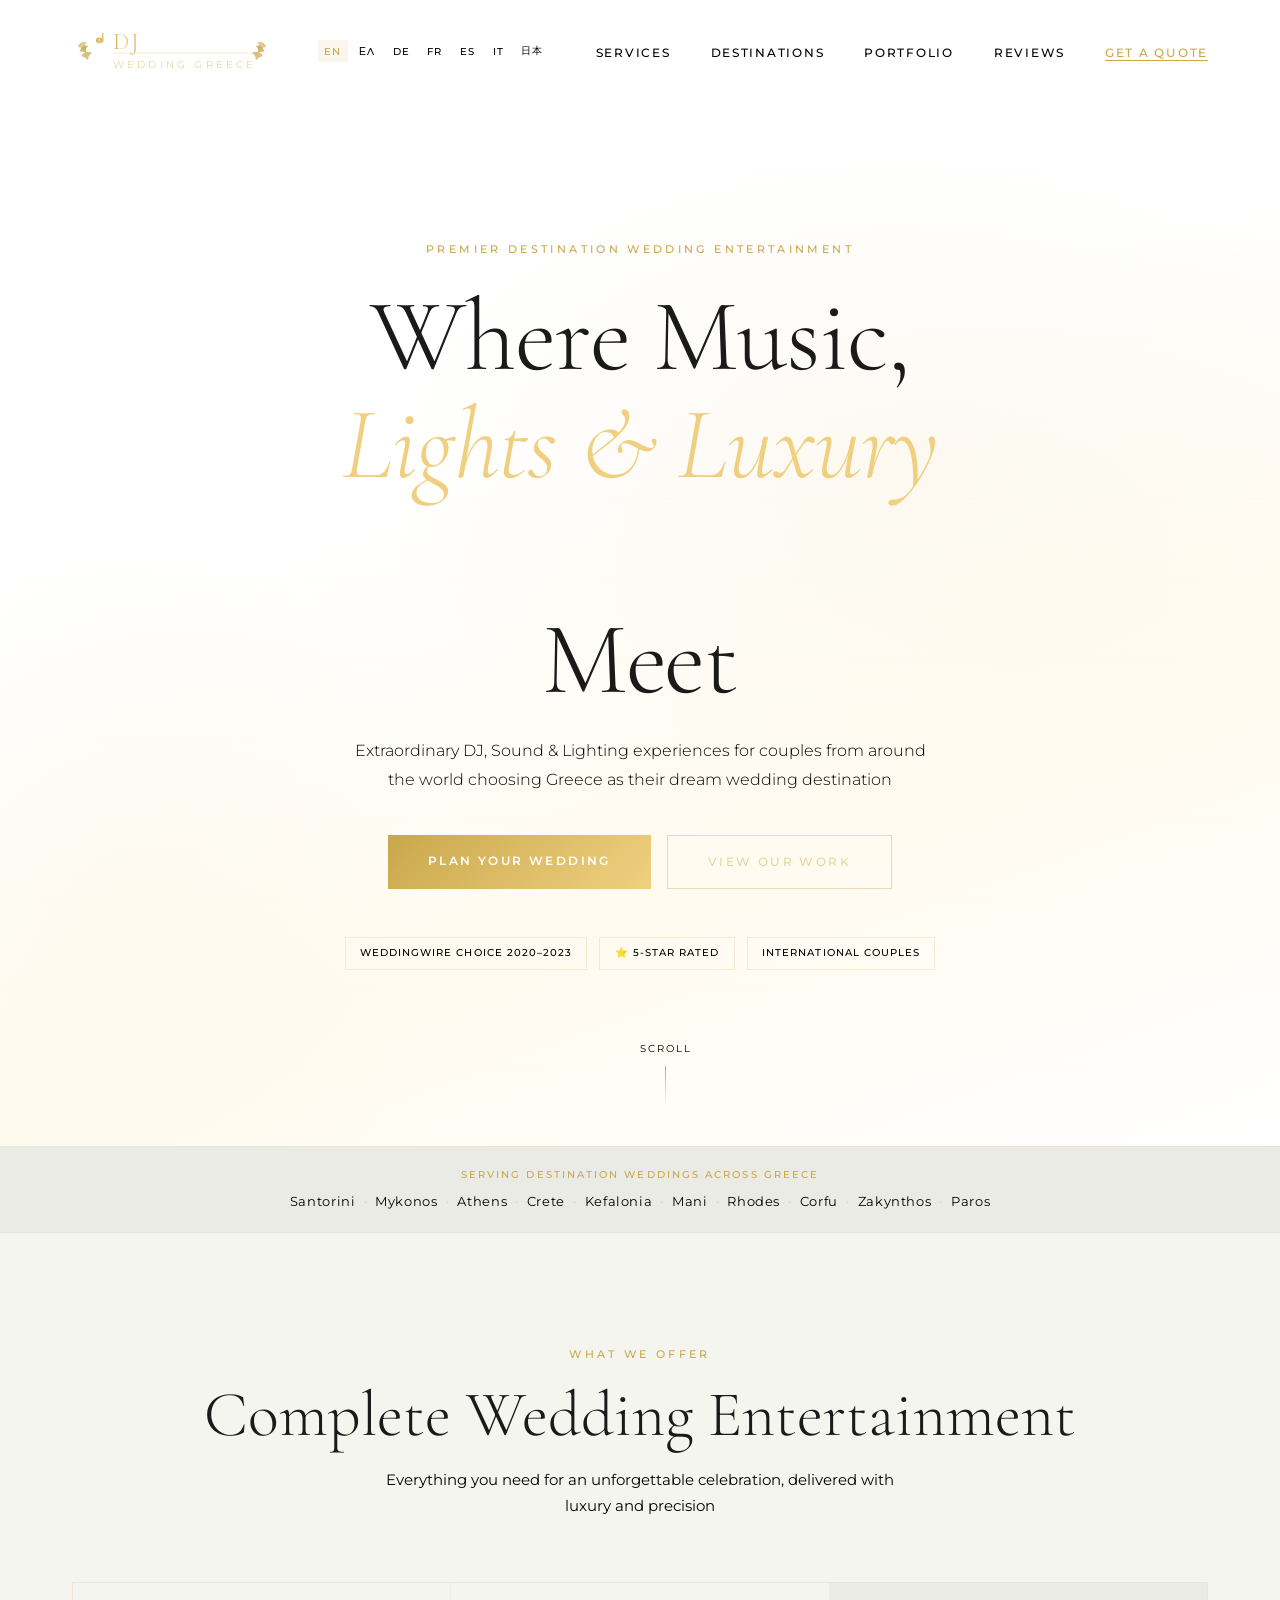
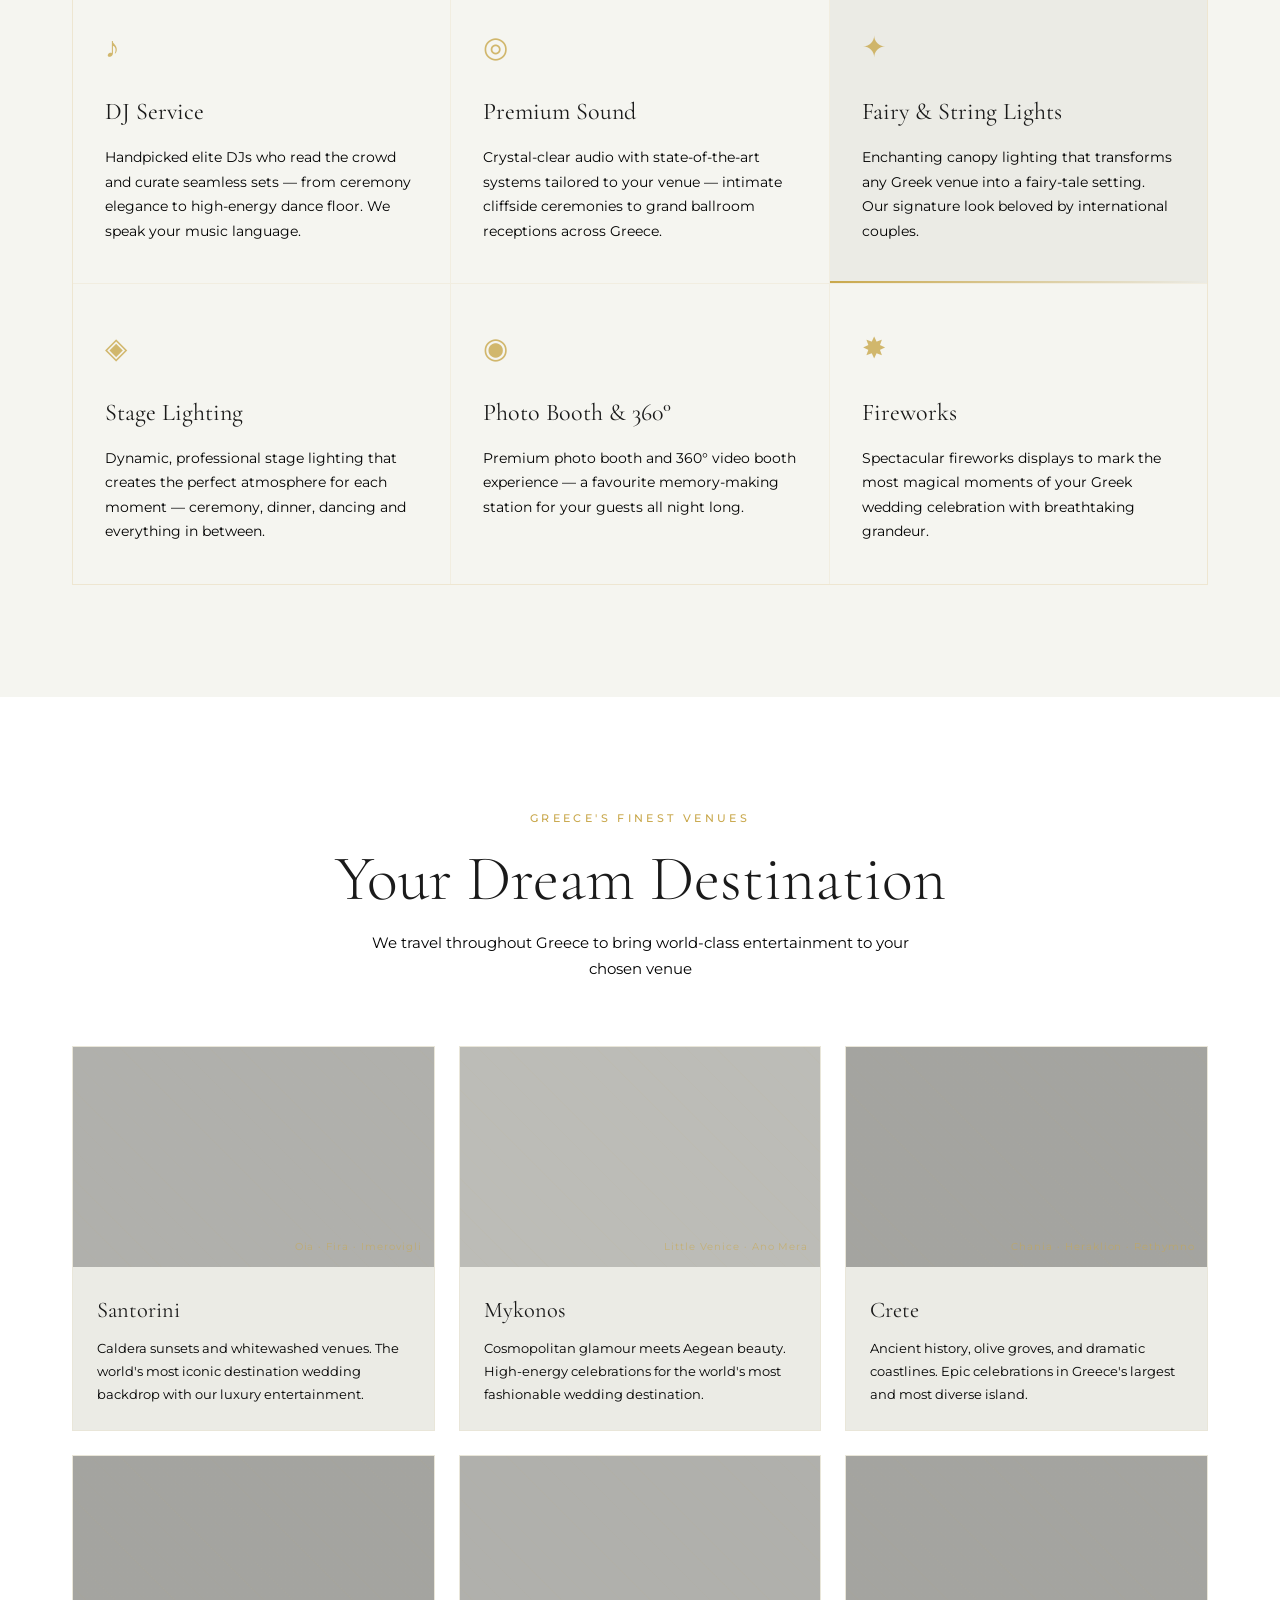
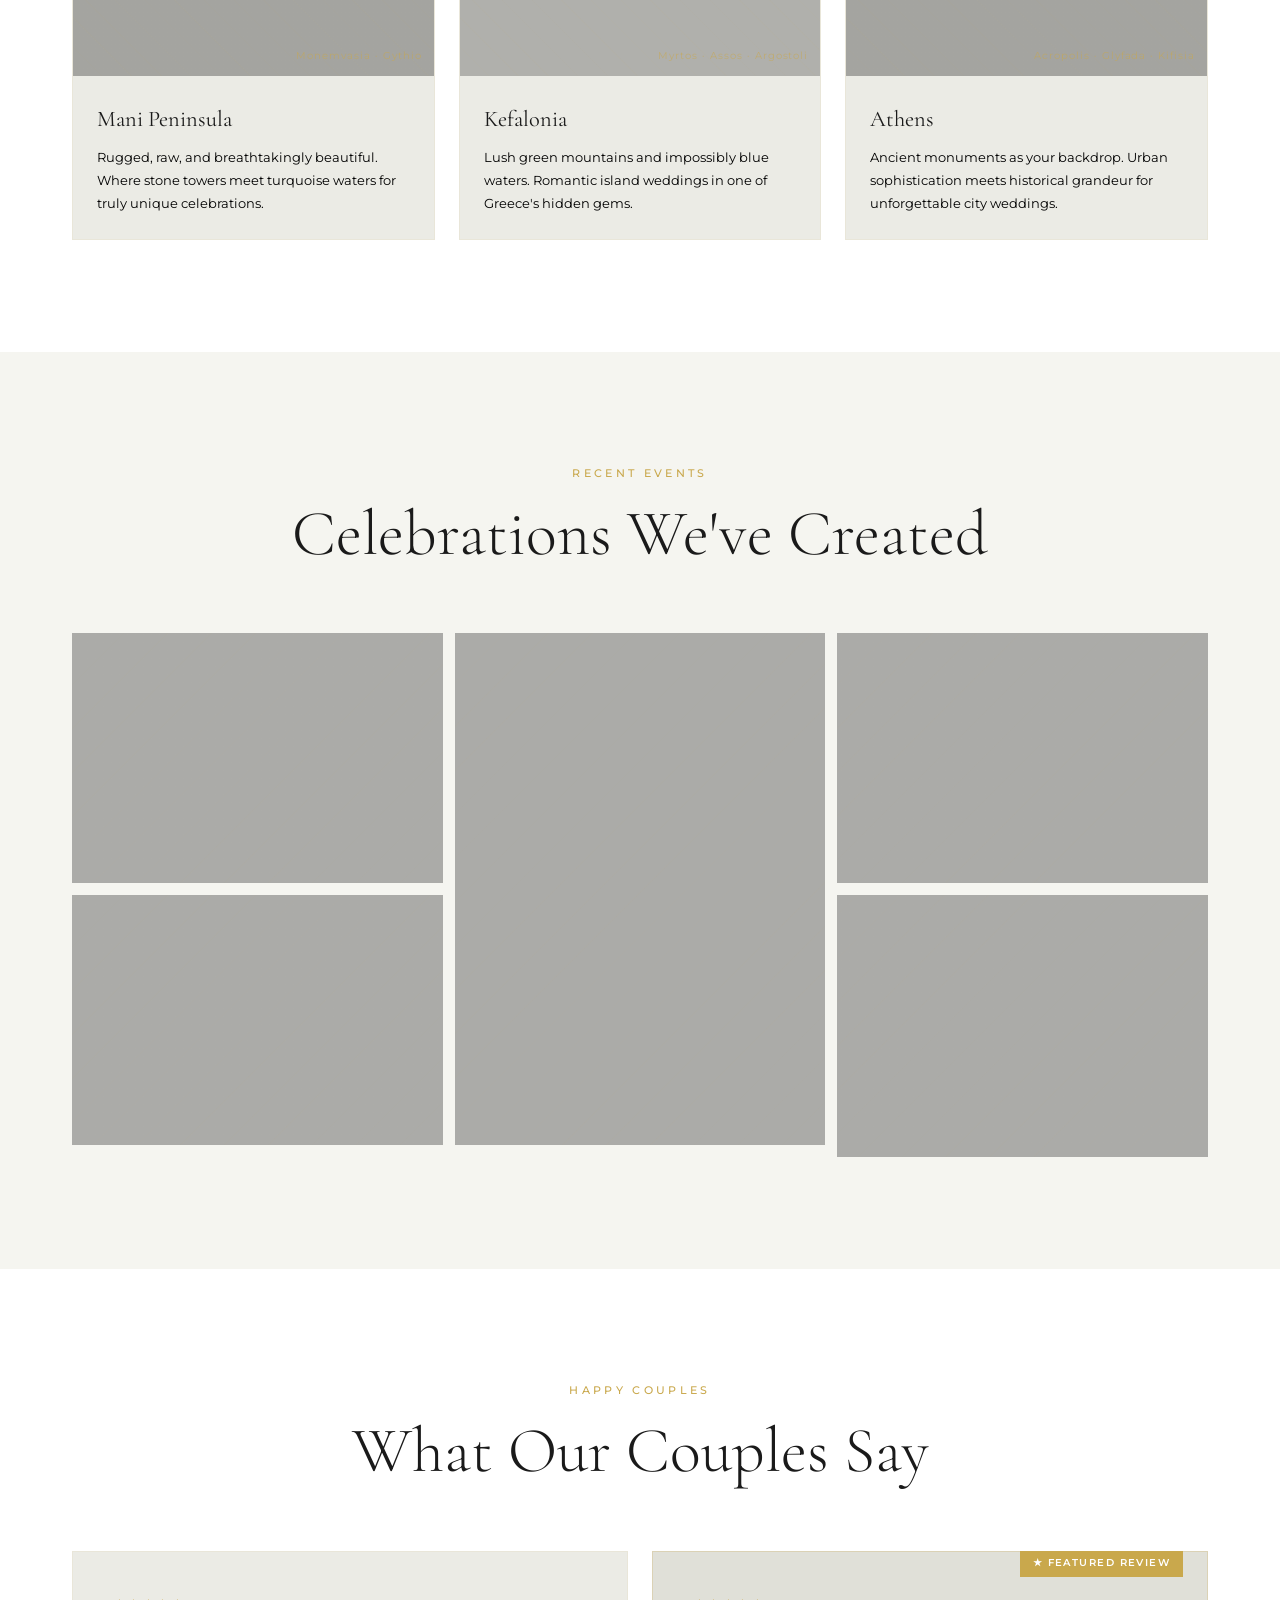
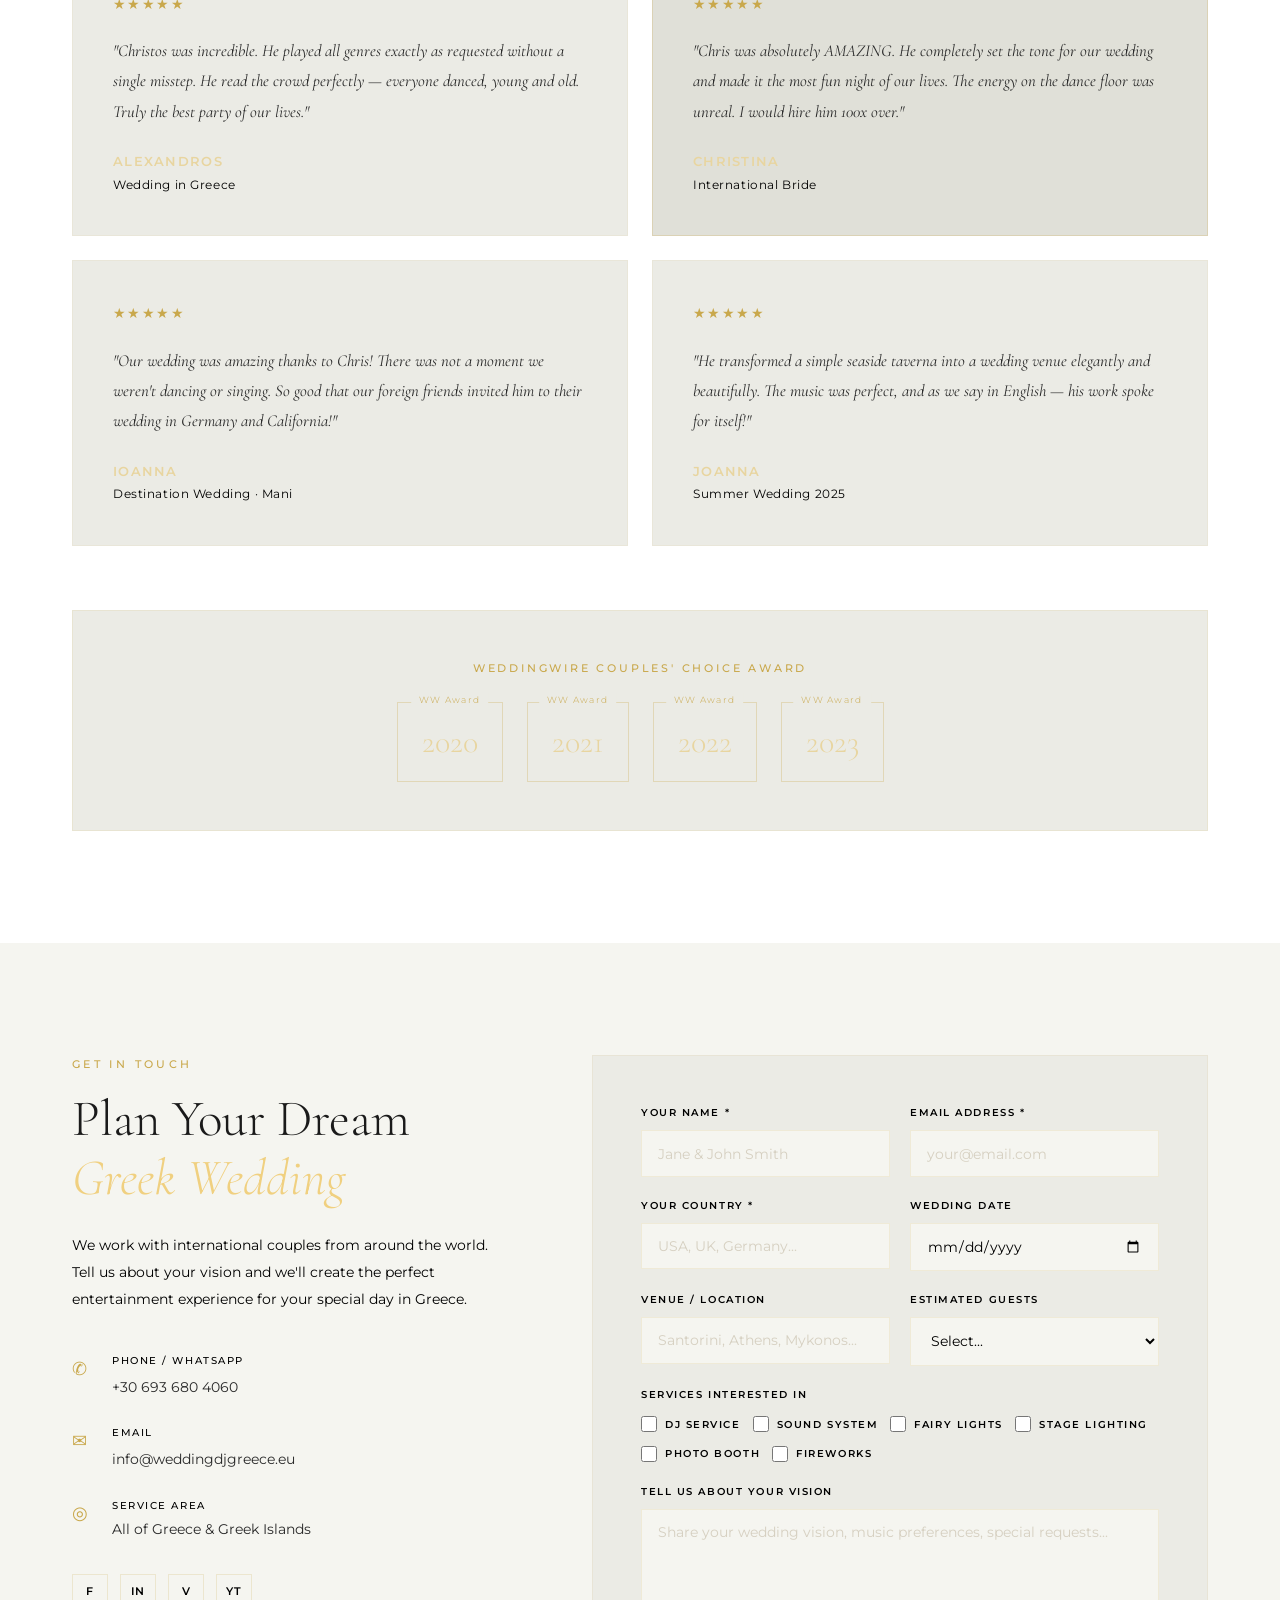
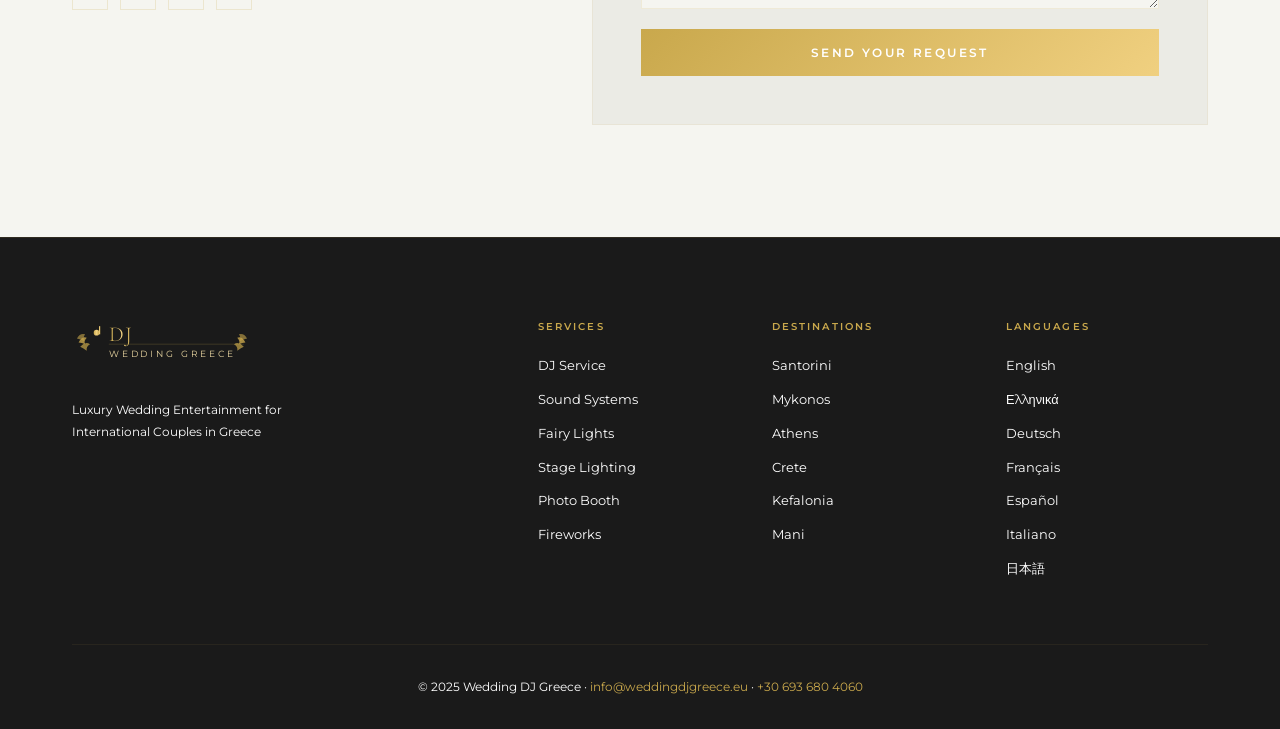
==== commit 0b383337: "Add service-dj class to DJ card and bump CSS to v5" ====
--- a/index.html
+++ b/index.html
@@ -45,7 +45,7 @@
 <link rel="preconnect" href="https://fonts.googleapis.com">
 <link rel="preconnect" href="https://fonts.gstatic.com" crossorigin>
 <link href="https://fonts.googleapis.com/css2?family=Cormorant+Garamond:ital,wght@0,300;0,400;0,600;1,300;1,400&family=Montserrat:wght@300;400;500;600&display=swap" rel="stylesheet">
-<link rel="stylesheet" href="/css/style.css?v=4">
+<link rel="stylesheet" href="/css/style.css?v=5">
 </head>
 <body>
 
@@ -164,7 +164,7 @@
       <p class="section-desc">Everything you need for an unforgettable celebration, delivered with luxury and precision</p>
     </div>
     <div class="services-grid">
-      <div class="service-card">
+      <div class="service-card service-dj">
         <div class="service-icon">♪</div>
         <h3>DJ Service</h3>
         <p>Handpicked elite DJs who read the crowd and curate seamless sets — from ceremony elegance to high-energy dance floor. We speak your music language.</p>
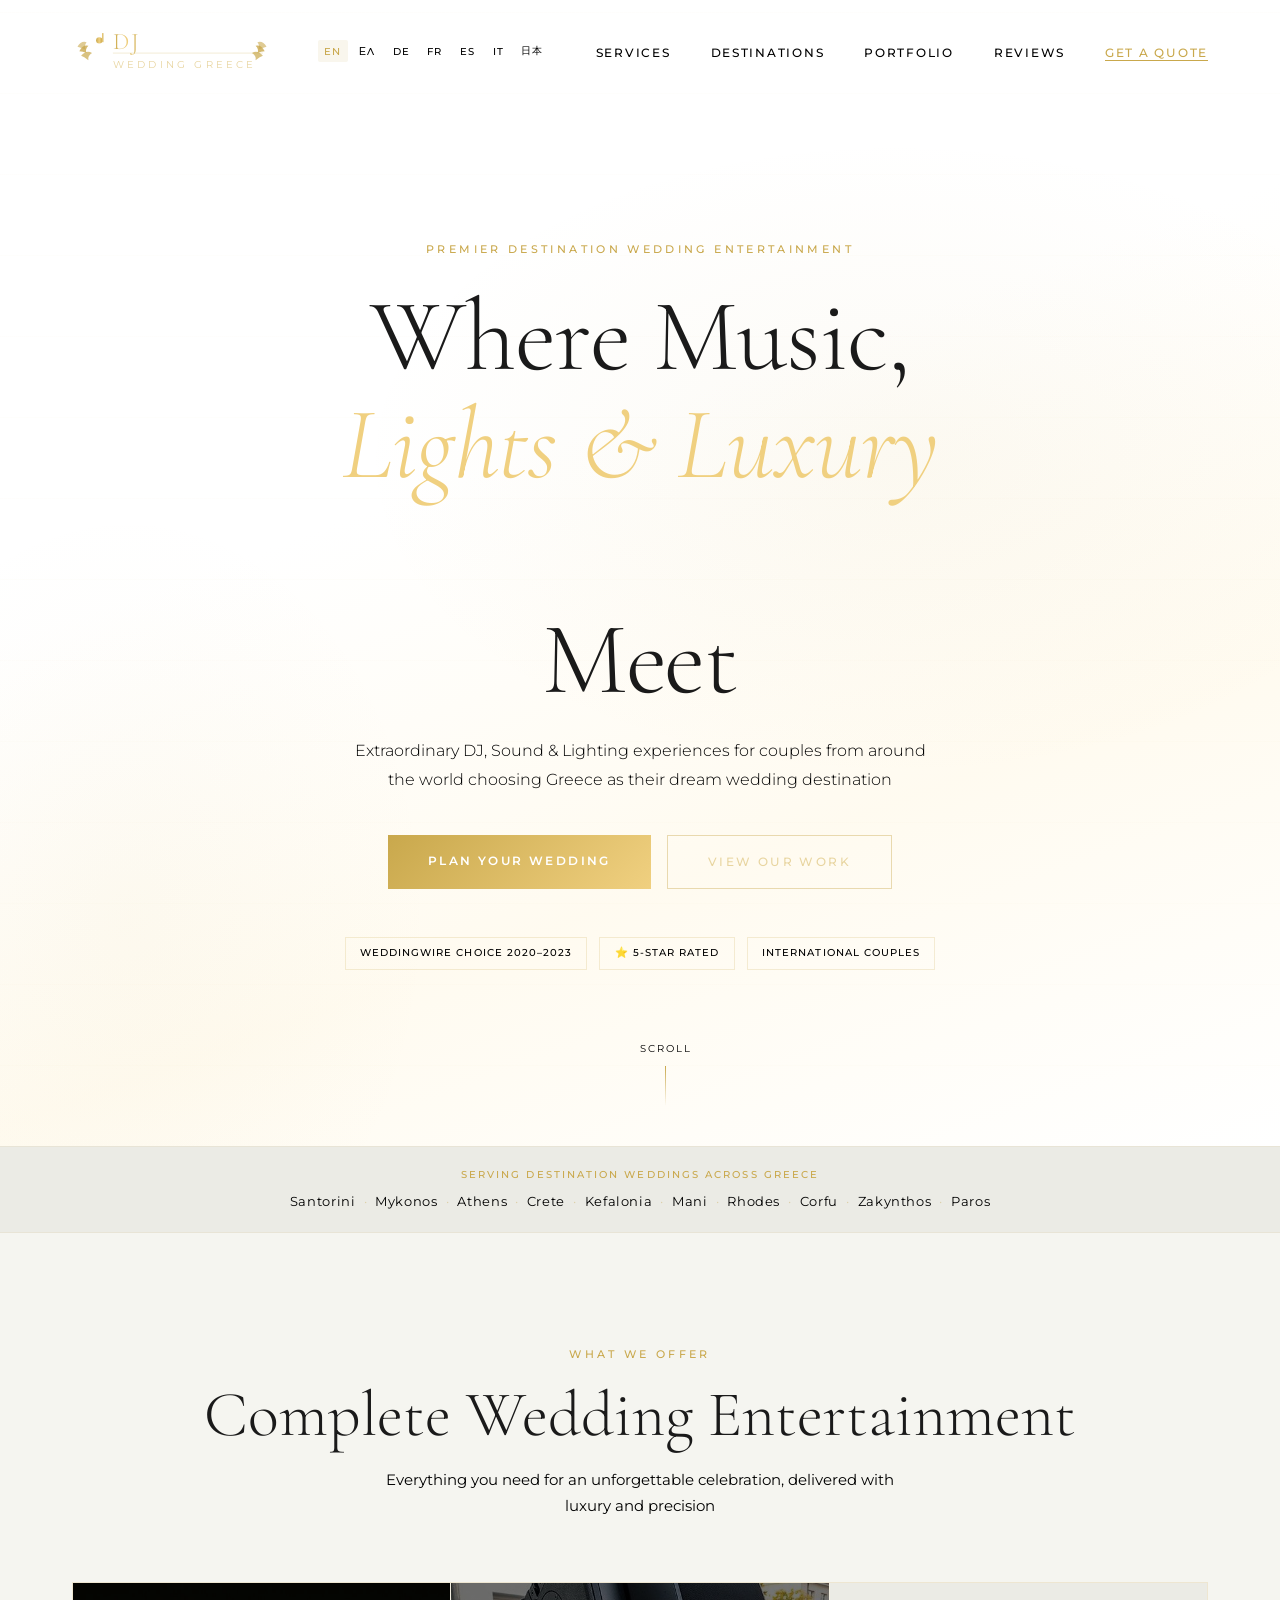
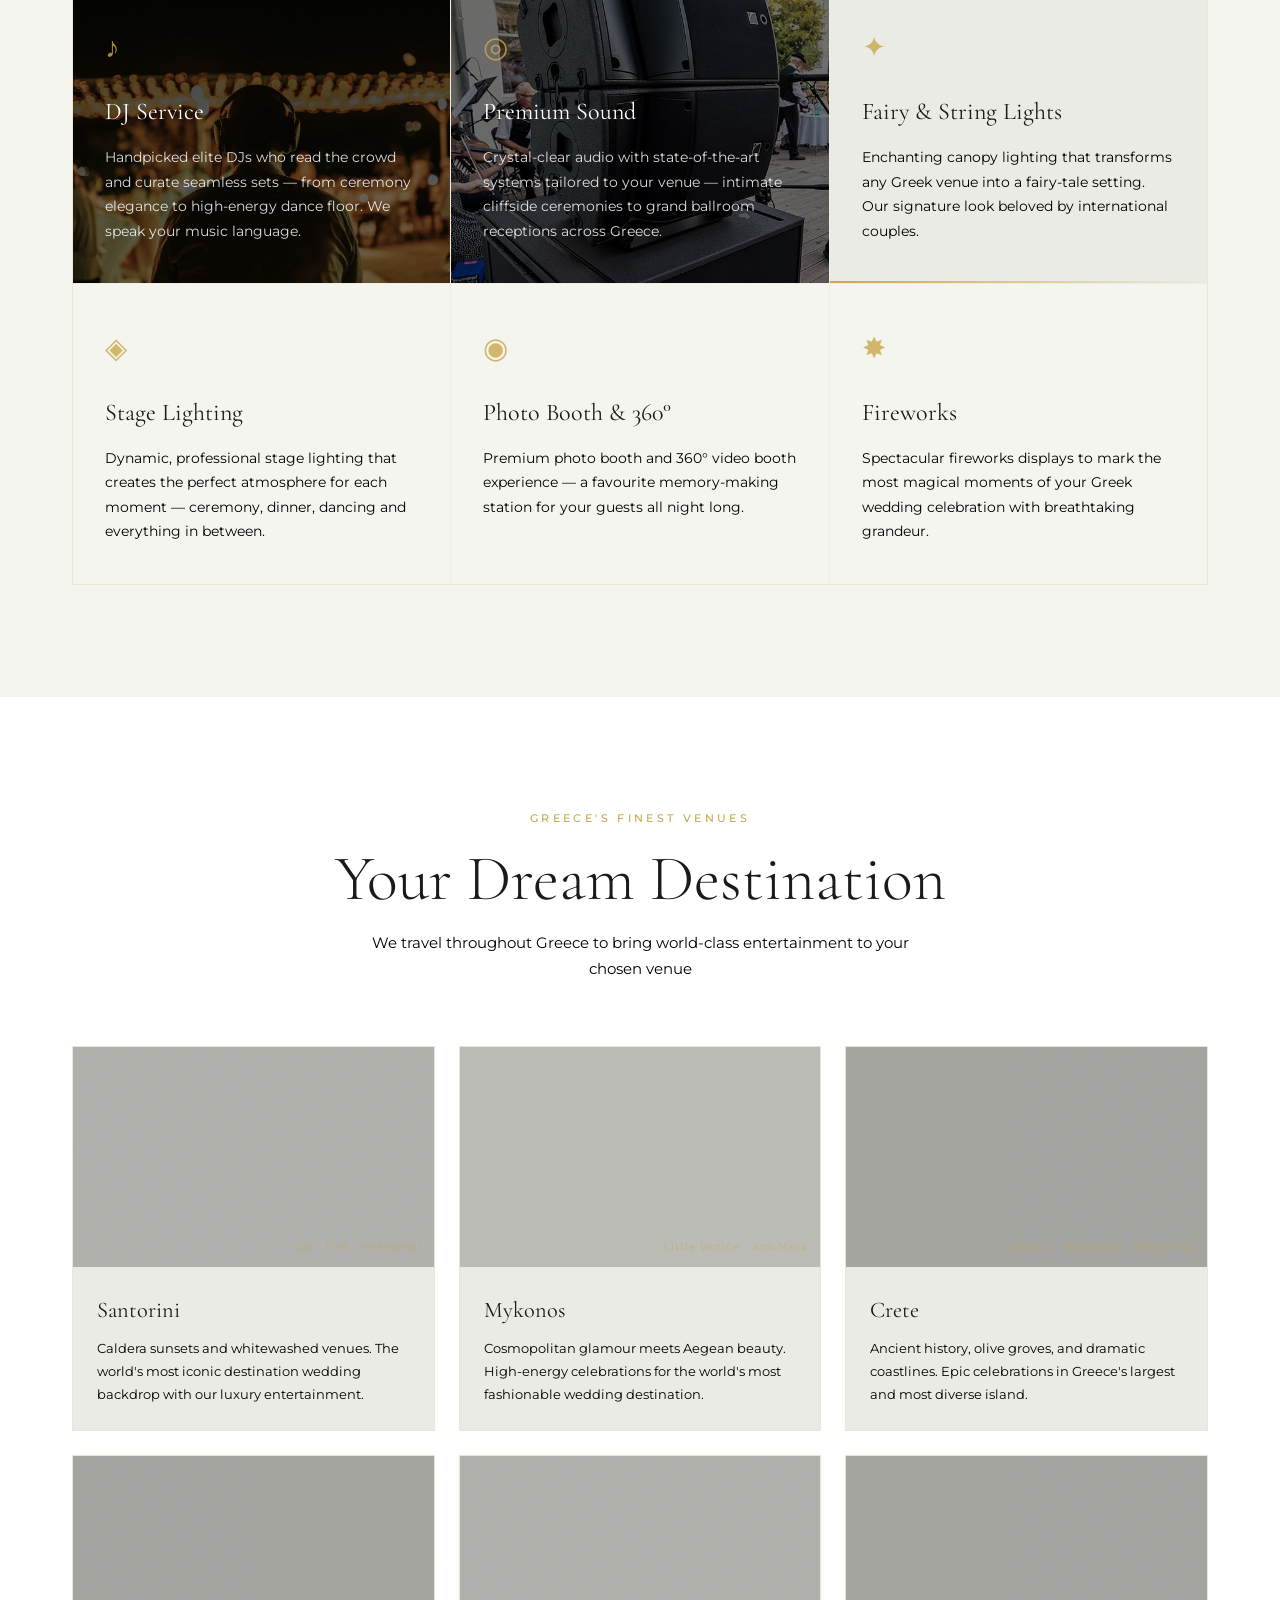
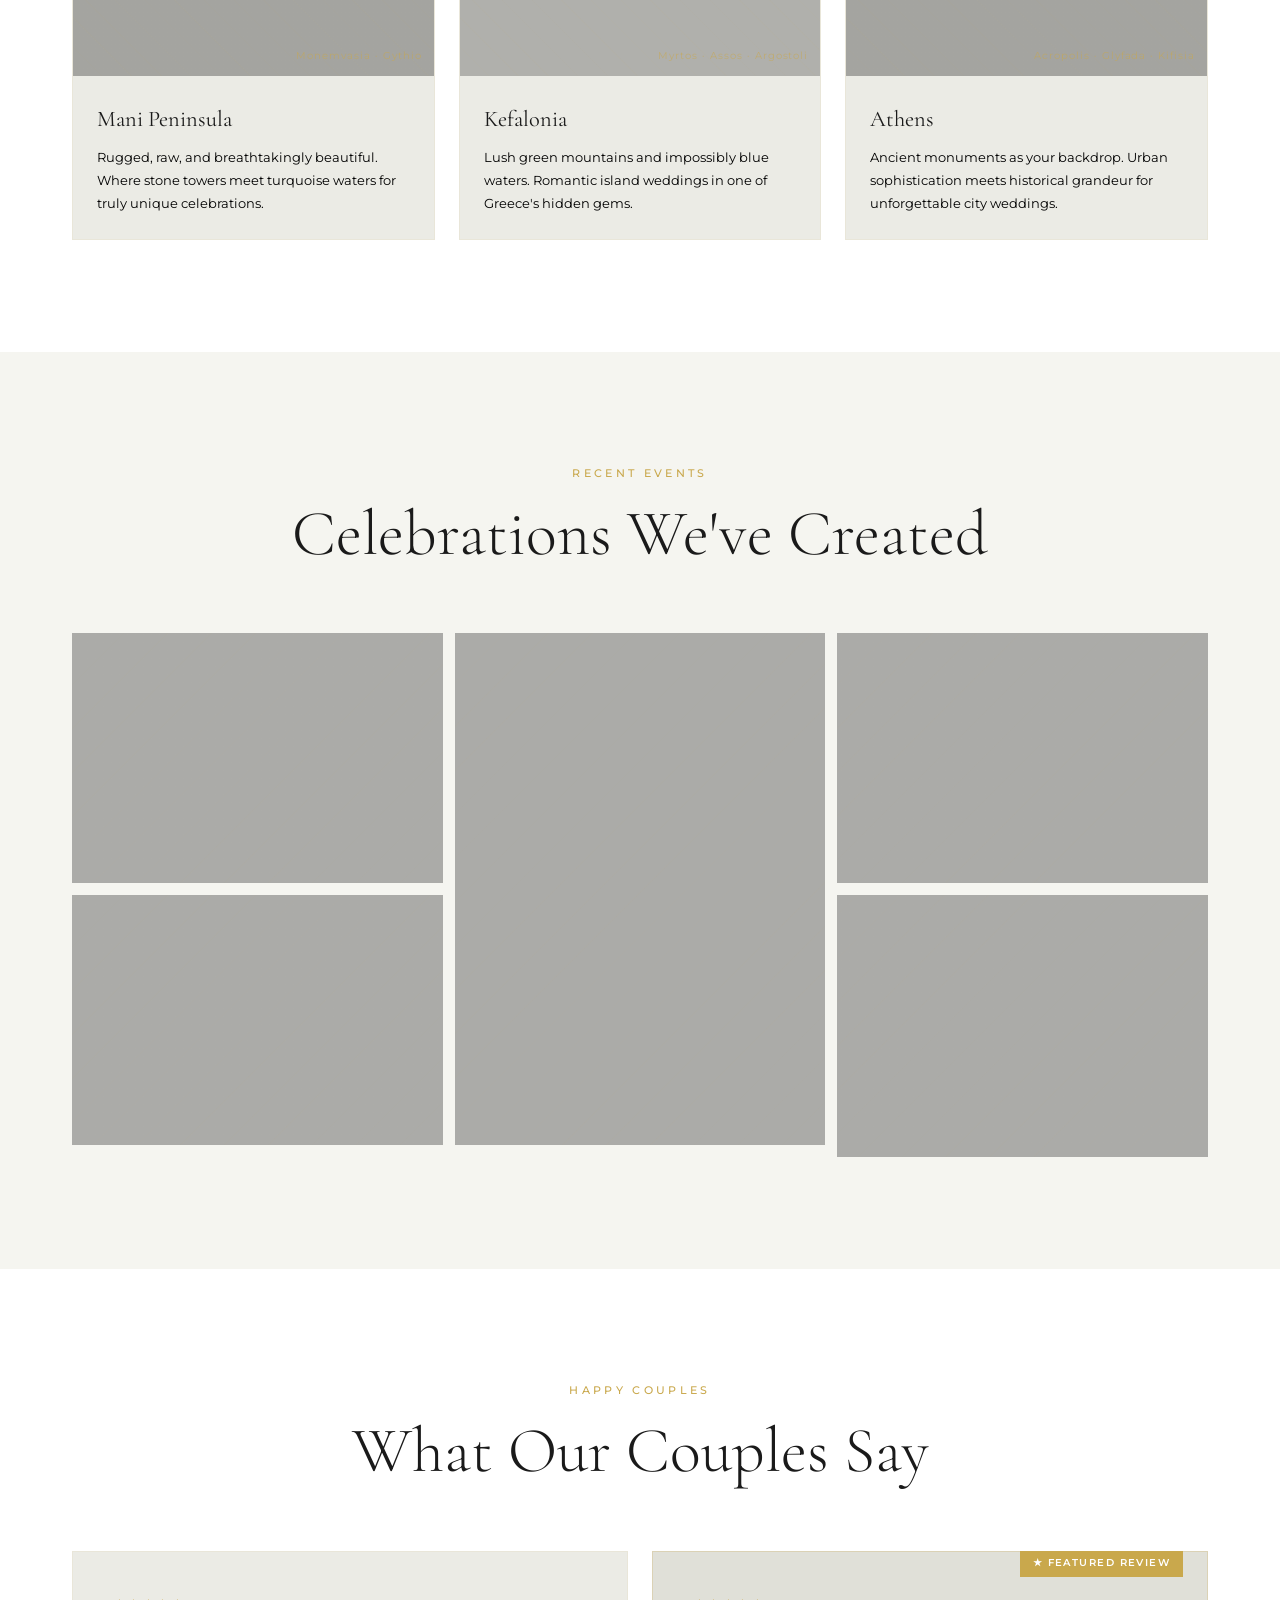
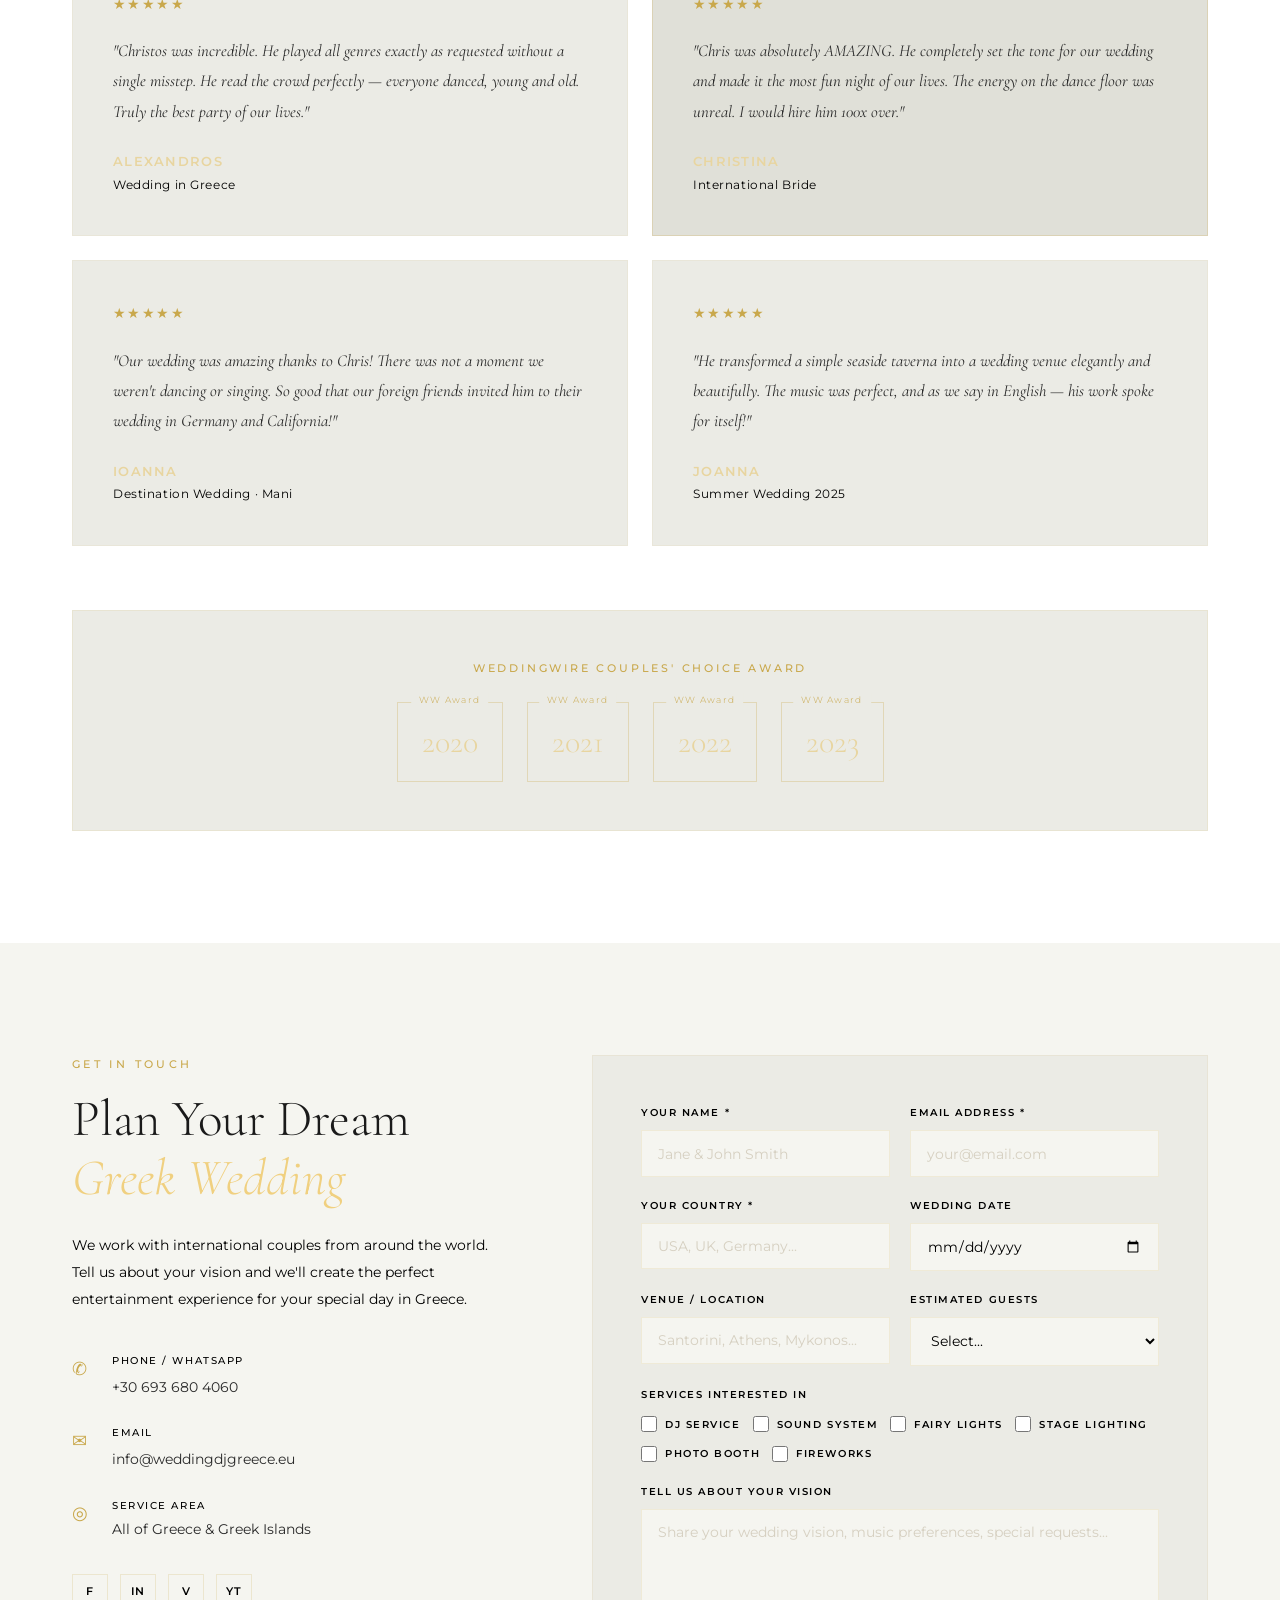
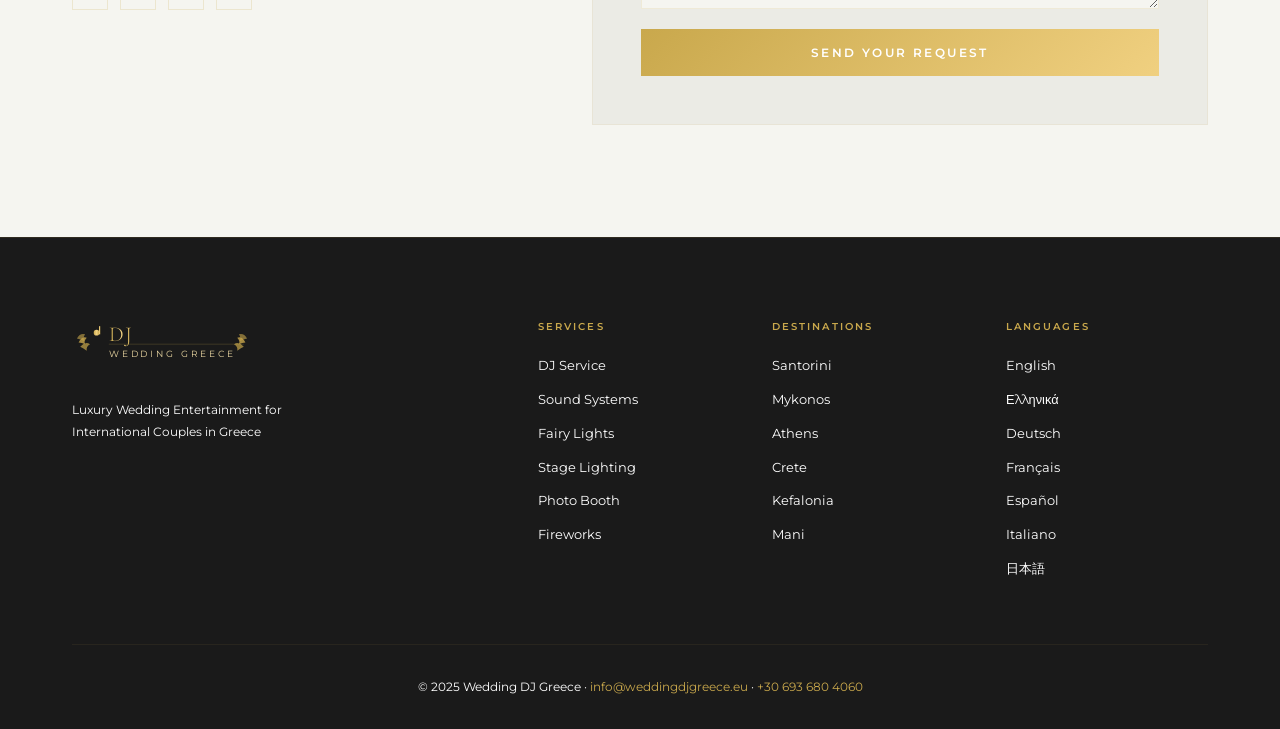
==== commit 4b7f7641: "Add service-sound class to Premium Sound card in index.html" ====
--- a/index.html
+++ b/index.html
@@ -169,7 +169,7 @@
         <h3>DJ Service</h3>
         <p>Handpicked elite DJs who read the crowd and curate seamless sets — from ceremony elegance to high-energy dance floor. We speak your music language.</p>
       </div>
-      <div class="service-card">
+      <div class="service-card service-sound">
         <div class="service-icon">◎</div>
         <h3>Premium Sound</h3>
         <p>Crystal-clear audio with state-of-the-art systems tailored to your venue — intimate cliffside ceremonies to grand ballroom receptions across Greece.</p>
--- a/css/style.css
+++ b/css/style.css
@@ -433,6 +433,38 @@
   color: var(--text-muted);
   line-height: 1.8;
 }
+/* DJ Service card background photo */
+.service-card.service-dj {
+  background: linear-gradient(rgba(0,0,0,0.55), rgba(0,0,0,0.55)), url('/images/dj-service-hero.jpg') center/cover no-repeat;
+  color: #ffffff;
+}
+.service-card.service-dj h3 {
+  color: #ffffff;
+}
+.service-card.service-dj p {
+  color: rgba(255,255,255,0.85);
+}
+.service-card.service-dj .service-icon {
+  color: var(--gold);
+  border-color: rgba(201,168,76,0.5);
+}
+/* Premium Sound card background photo */
+.service-card.service-sound {
+  background: linear-gradient(rgba(0,0,0,0.55), rgba(0,0,0,0.55)), url('/images/premium-sound-hero.jpg') center/cover no-repeat;
+  color: #ffffff;
+}
+.service-card.service-sound h3 {
+  color: #ffffff;
+}
+.service-card.service-sound p {
+  color: rgba(255,255,255,0.85);
+}
+.service-card.service-sound .service-icon {
+  color: var(--gold);
+  border-color: rgba(201,168,76,0.5);
+}
+
+
 
 /* ---- DESTINATIONS GRID ---- */
 .destinations { background: var(--dark); }
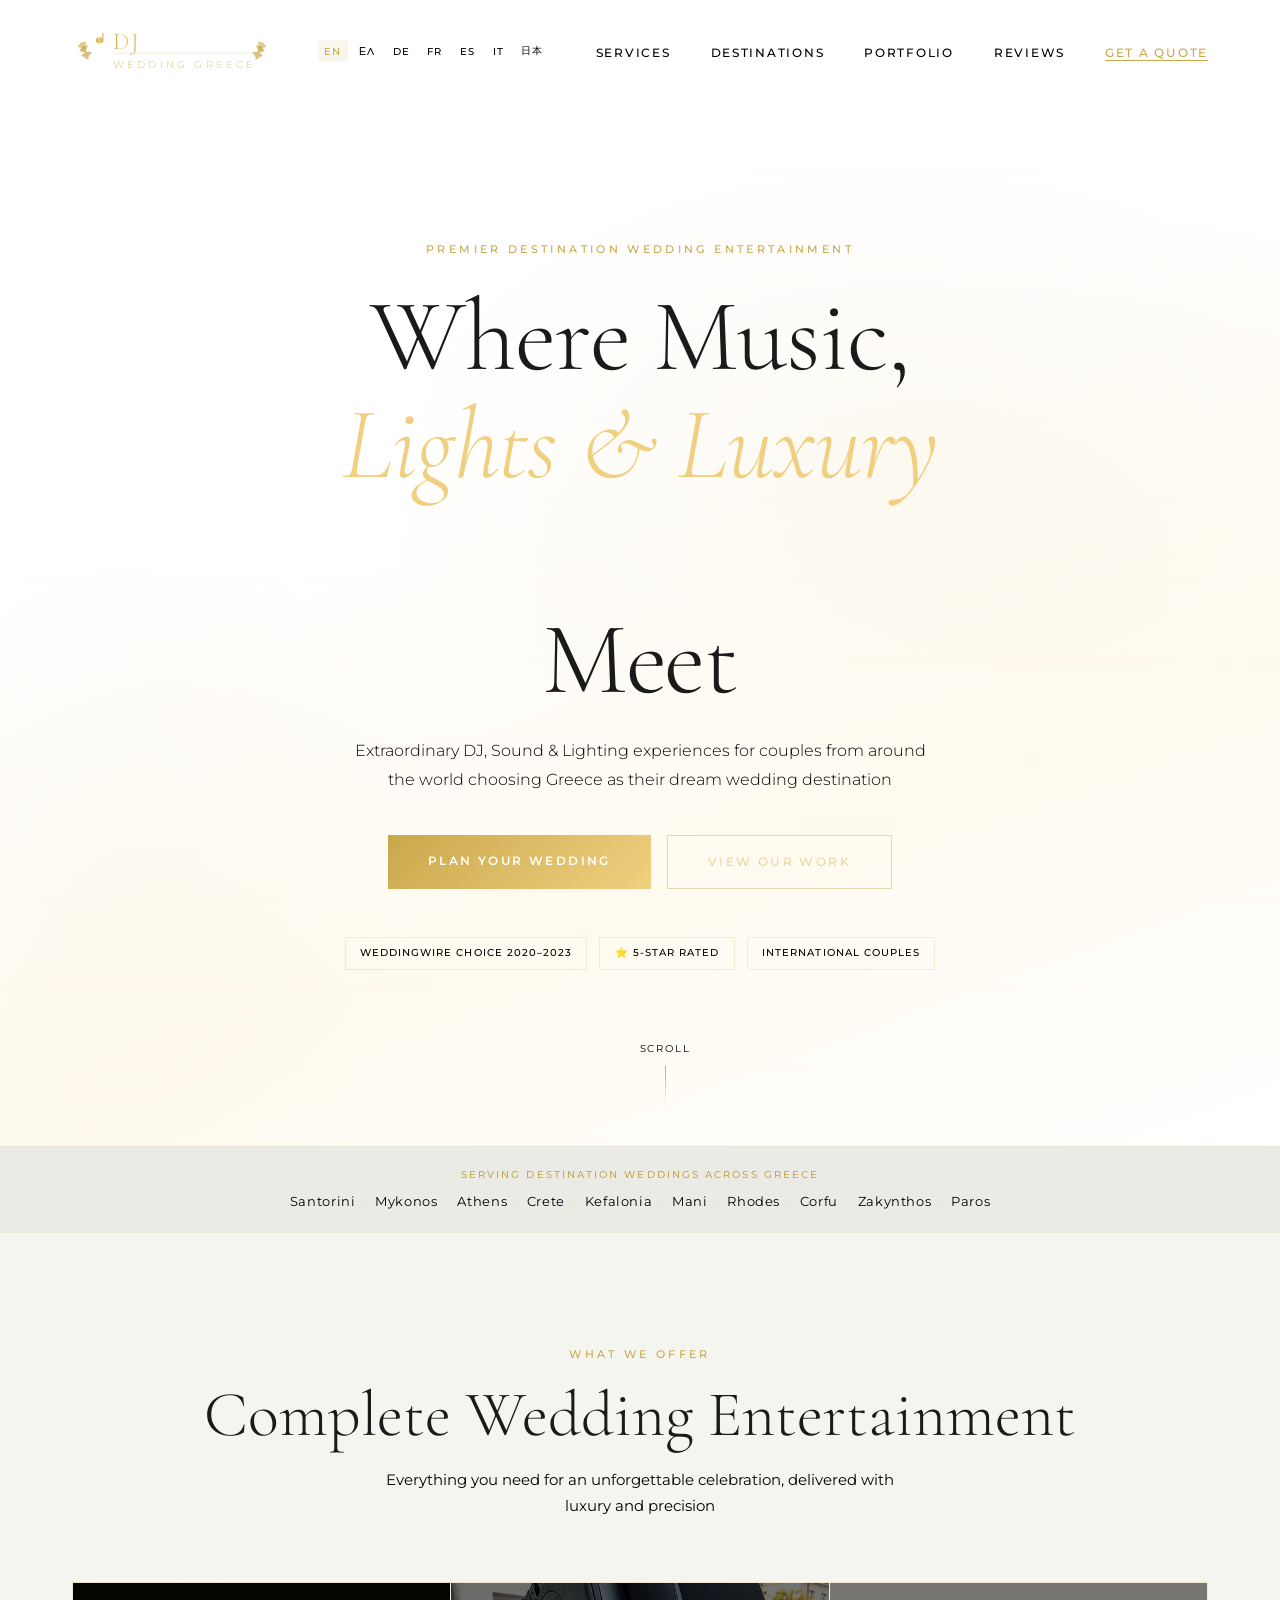
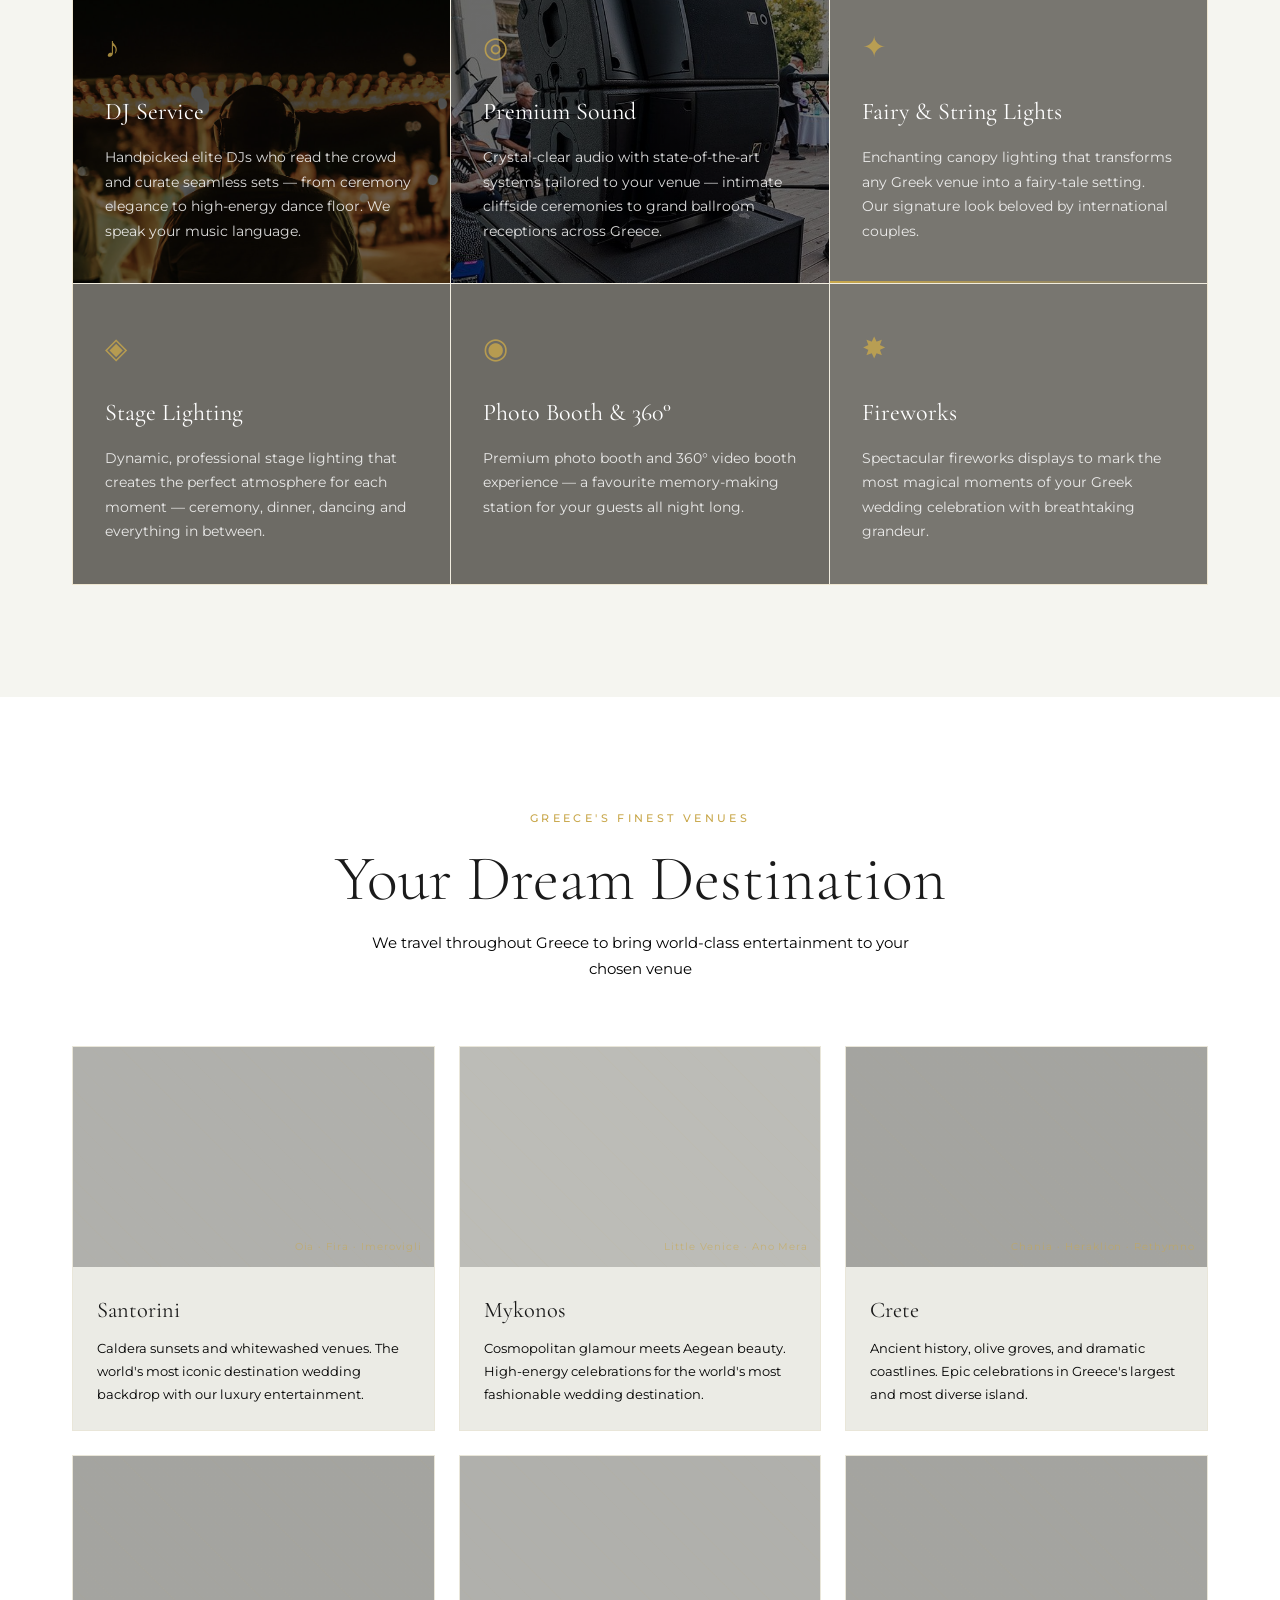
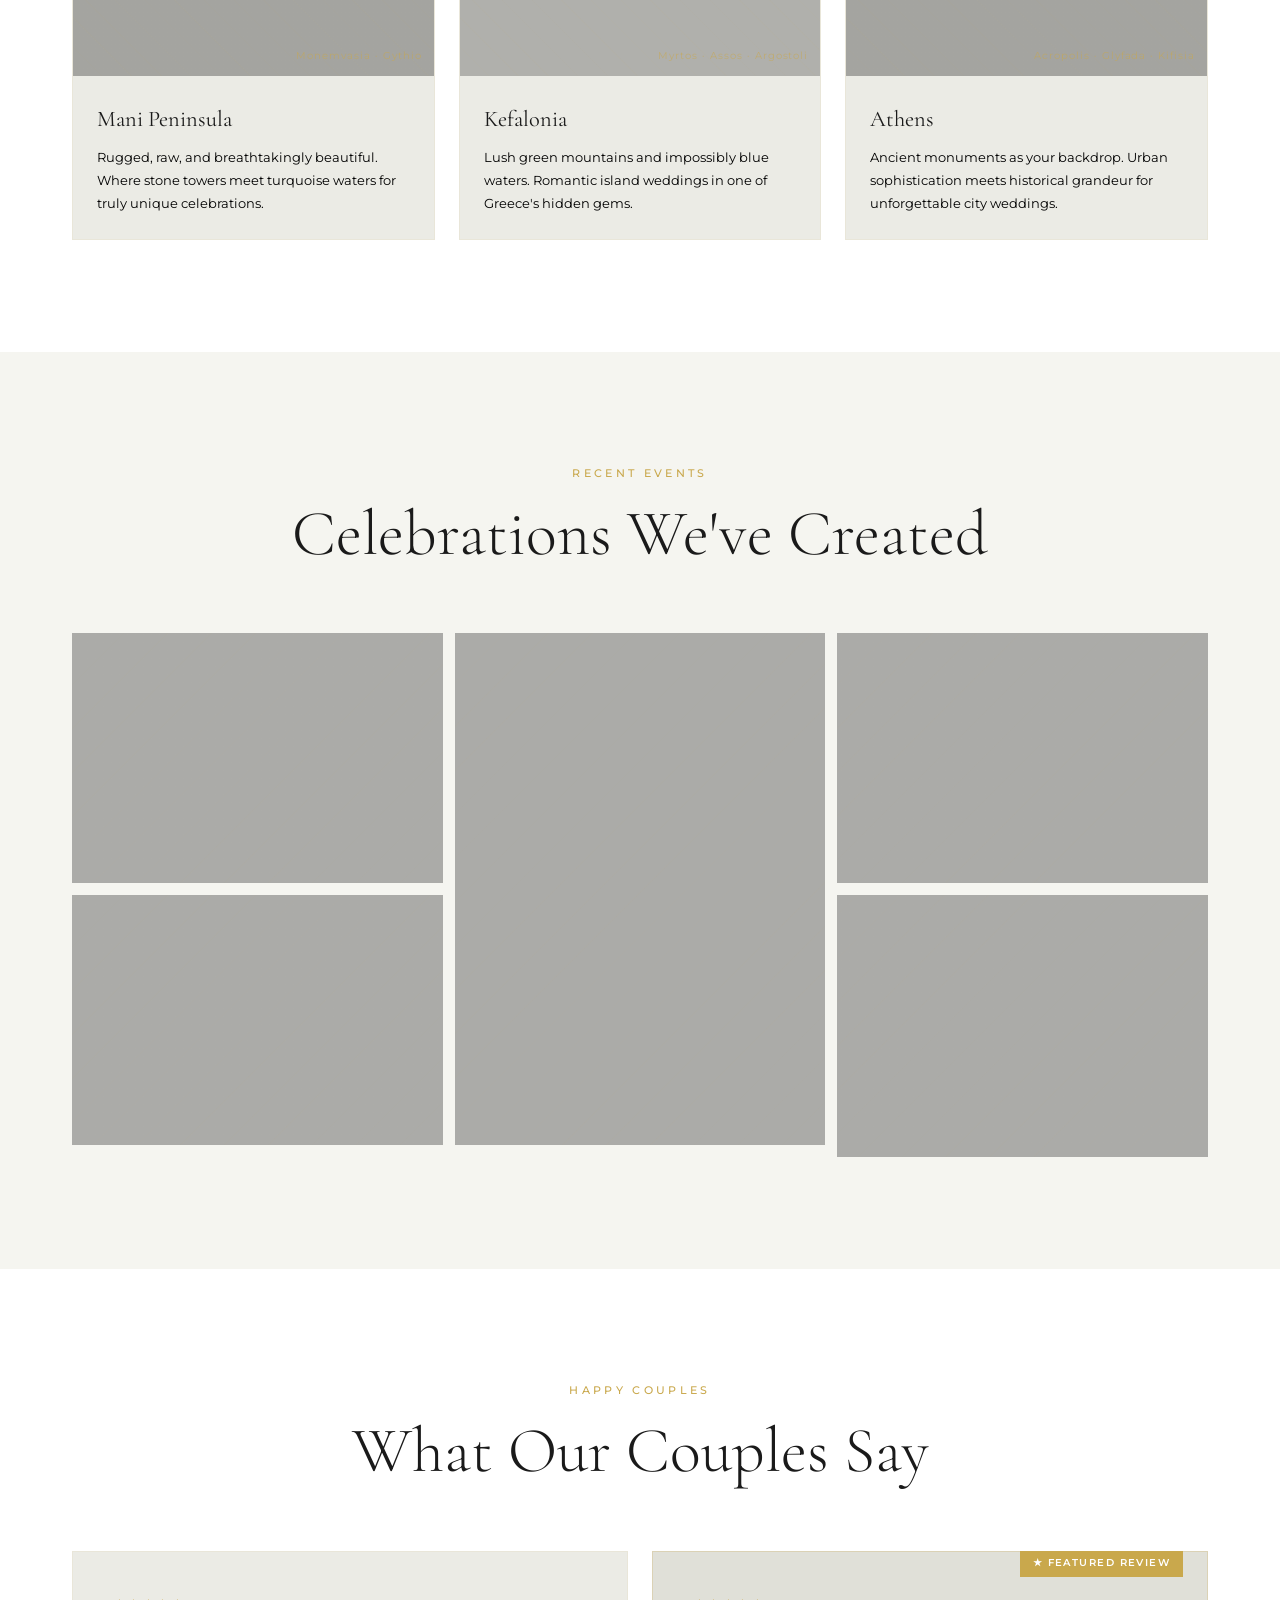
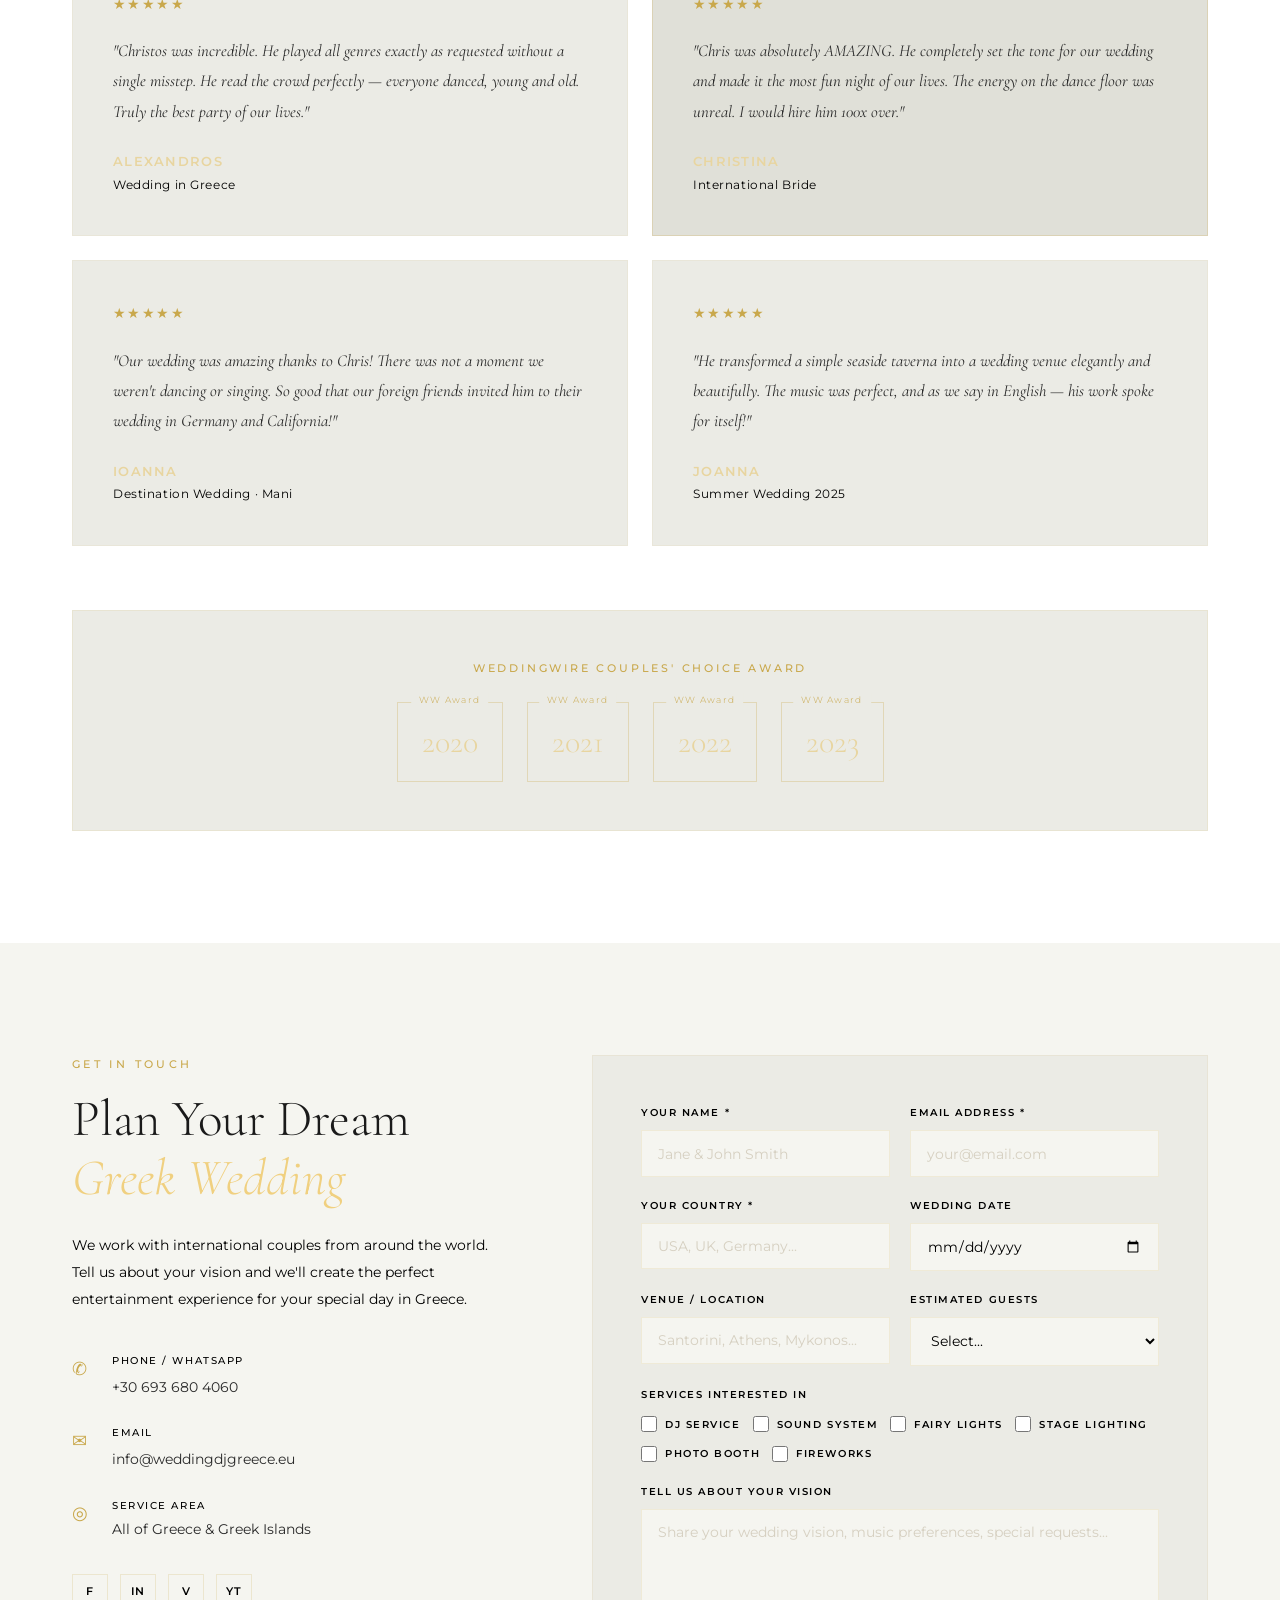
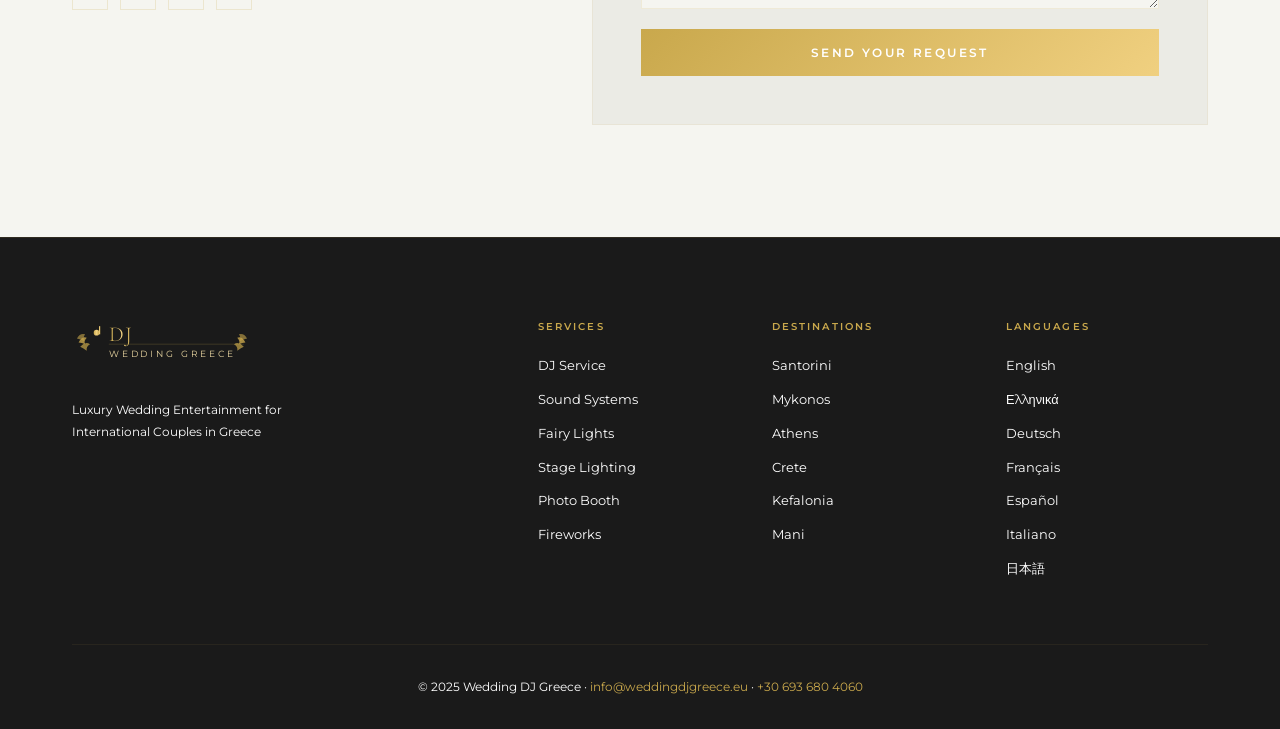
==== commit 12eea60e: "Add service classes to all 4 remaining cards + bump CSS to v7" ====
--- a/index.html
+++ b/index.html
@@ -45,7 +45,7 @@
 <link rel="preconnect" href="https://fonts.googleapis.com">
 <link rel="preconnect" href="https://fonts.gstatic.com" crossorigin>
 <link href="https://fonts.googleapis.com/css2?family=Cormorant+Garamond:ital,wght@0,300;0,400;0,600;1,300;1,400&family=Montserrat:wght@300;400;500;600&display=swap" rel="stylesheet">
-<link rel="stylesheet" href="/css/style.css?v=5">
+<link rel="stylesheet" href="/css/style.css?v=7">
 </head>
 <body>
 
@@ -174,22 +174,22 @@
         <h3>Premium Sound</h3>
         <p>Crystal-clear audio with state-of-the-art systems tailored to your venue — intimate cliffside ceremonies to grand ballroom receptions across Greece.</p>
       </div>
-      <div class="service-card featured">
+      <div class="service-card featured service-fairy">
         <div class="service-icon">✦</div>
         <h3>Fairy & String Lights</h3>
         <p>Enchanting canopy lighting that transforms any Greek venue into a fairy-tale setting. Our signature look beloved by international couples.</p>
       </div>
-      <div class="service-card">
+      <div class="service-card service-stage">
         <div class="service-icon">◈</div>
         <h3>Stage Lighting</h3>
         <p>Dynamic, professional stage lighting that creates the perfect atmosphere for each moment — ceremony, dinner, dancing and everything in between.</p>
       </div>
-      <div class="service-card">
+      <div class="service-card service-booth">
         <div class="service-icon">◉</div>
         <h3>Photo Booth & 360°</h3>
         <p>Premium photo booth and 360° video booth experience — a favourite memory-making station for your guests all night long.</p>
       </div>
-      <div class="service-card">
+      <div class="service-card service-fireworks">
         <div class="service-icon">✸</div>
         <h3>Fireworks</h3>
         <p>Spectacular fireworks displays to mark the most magical moments of your Greek wedding celebration with breathtaking grandeur.</p>
--- a/css/style.css
+++ b/css/style.css
@@ -463,6 +463,70 @@
   color: var(--gold);
   border-color: rgba(201,168,76,0.5);
 }
+/* Fairy & String Lights card background photo */
+.service-card.service-fairy {
+  background: linear-gradient(rgba(0,0,0,0.5), rgba(0,0,0,0.5)), url('https://pwe.gr/wp-content/uploads/2026/03/destination-wedding-naupaktos-Fairy-lights-stage-lighting.jpg') center/cover no-repeat;
+  color: #ffffff;
+}
+.service-card.service-fairy h3 {
+  color: #ffffff;
+}
+.service-card.service-fairy p {
+  color: rgba(255,255,255,0.85);
+}
+.service-card.service-fairy .service-icon {
+  color: var(--gold);
+  border-color: rgba(201,168,76,0.5);
+}
+
+/* Stage Lighting card background photo */
+.service-card.service-stage {
+  background: linear-gradient(rgba(0,0,0,0.55), rgba(0,0,0,0.55)), url('https://pwe.gr/wp-content/uploads/2026/03/Stage-Lighting-Destination-wedding-in-man-Brazzo-di-maina-moving-head.jpg') center/cover no-repeat;
+  color: #ffffff;
+}
+.service-card.service-stage h3 {
+  color: #ffffff;
+}
+.service-card.service-stage p {
+  color: rgba(255,255,255,0.85);
+}
+.service-card.service-stage .service-icon {
+  color: var(--gold);
+  border-color: rgba(201,168,76,0.5);
+}
+
+/* Photo Booth card background photo */
+.service-card.service-booth {
+  background: linear-gradient(rgba(0,0,0,0.55), rgba(0,0,0,0.55)), url('https://pwe.gr/wp-content/uploads/2026/04/Photobooth-services-in-Greece-Patra.jpg') center/cover no-repeat;
+  color: #ffffff;
+}
+.service-card.service-booth h3 {
+  color: #ffffff;
+}
+.service-card.service-booth p {
+  color: rgba(255,255,255,0.85);
+}
+.service-card.service-booth .service-icon {
+  color: var(--gold);
+  border-color: rgba(201,168,76,0.5);
+}
+
+/* Fireworks card background photo */
+.service-card.service-fireworks {
+  background: linear-gradient(rgba(0,0,0,0.5), rgba(0,0,0,0.5)), url('https://pwe.gr/wp-content/uploads/2026/03/Fireworks-Destination-wedding-in-Monemvasia.jpg') center/cover no-repeat;
+  color: #ffffff;
+}
+.service-card.service-fireworks h3 {
+  color: #ffffff;
+}
+.service-card.service-fireworks p {
+  color: rgba(255,255,255,0.85);
+}
+.service-card.service-fireworks .service-icon {
+  color: var(--gold);
+  border-color: rgba(201,168,76,0.5);
+}
+
 
 
 
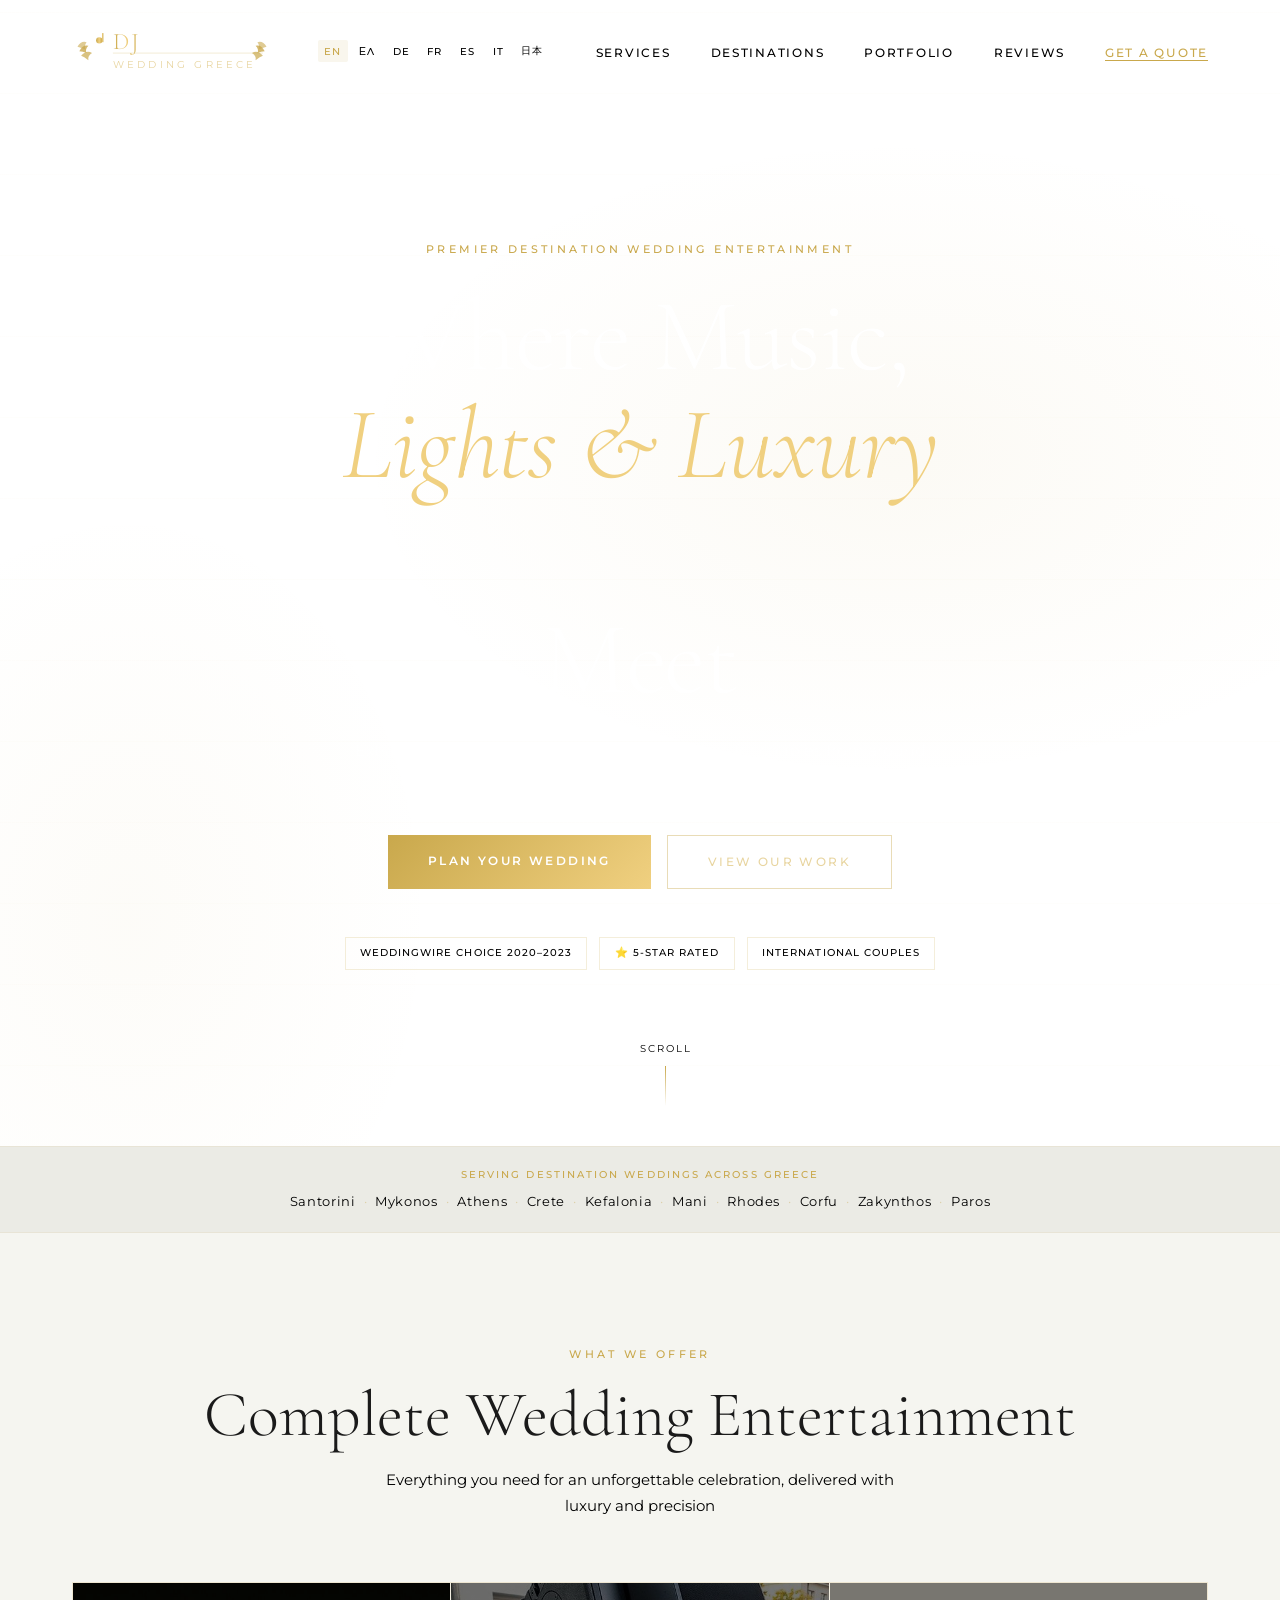
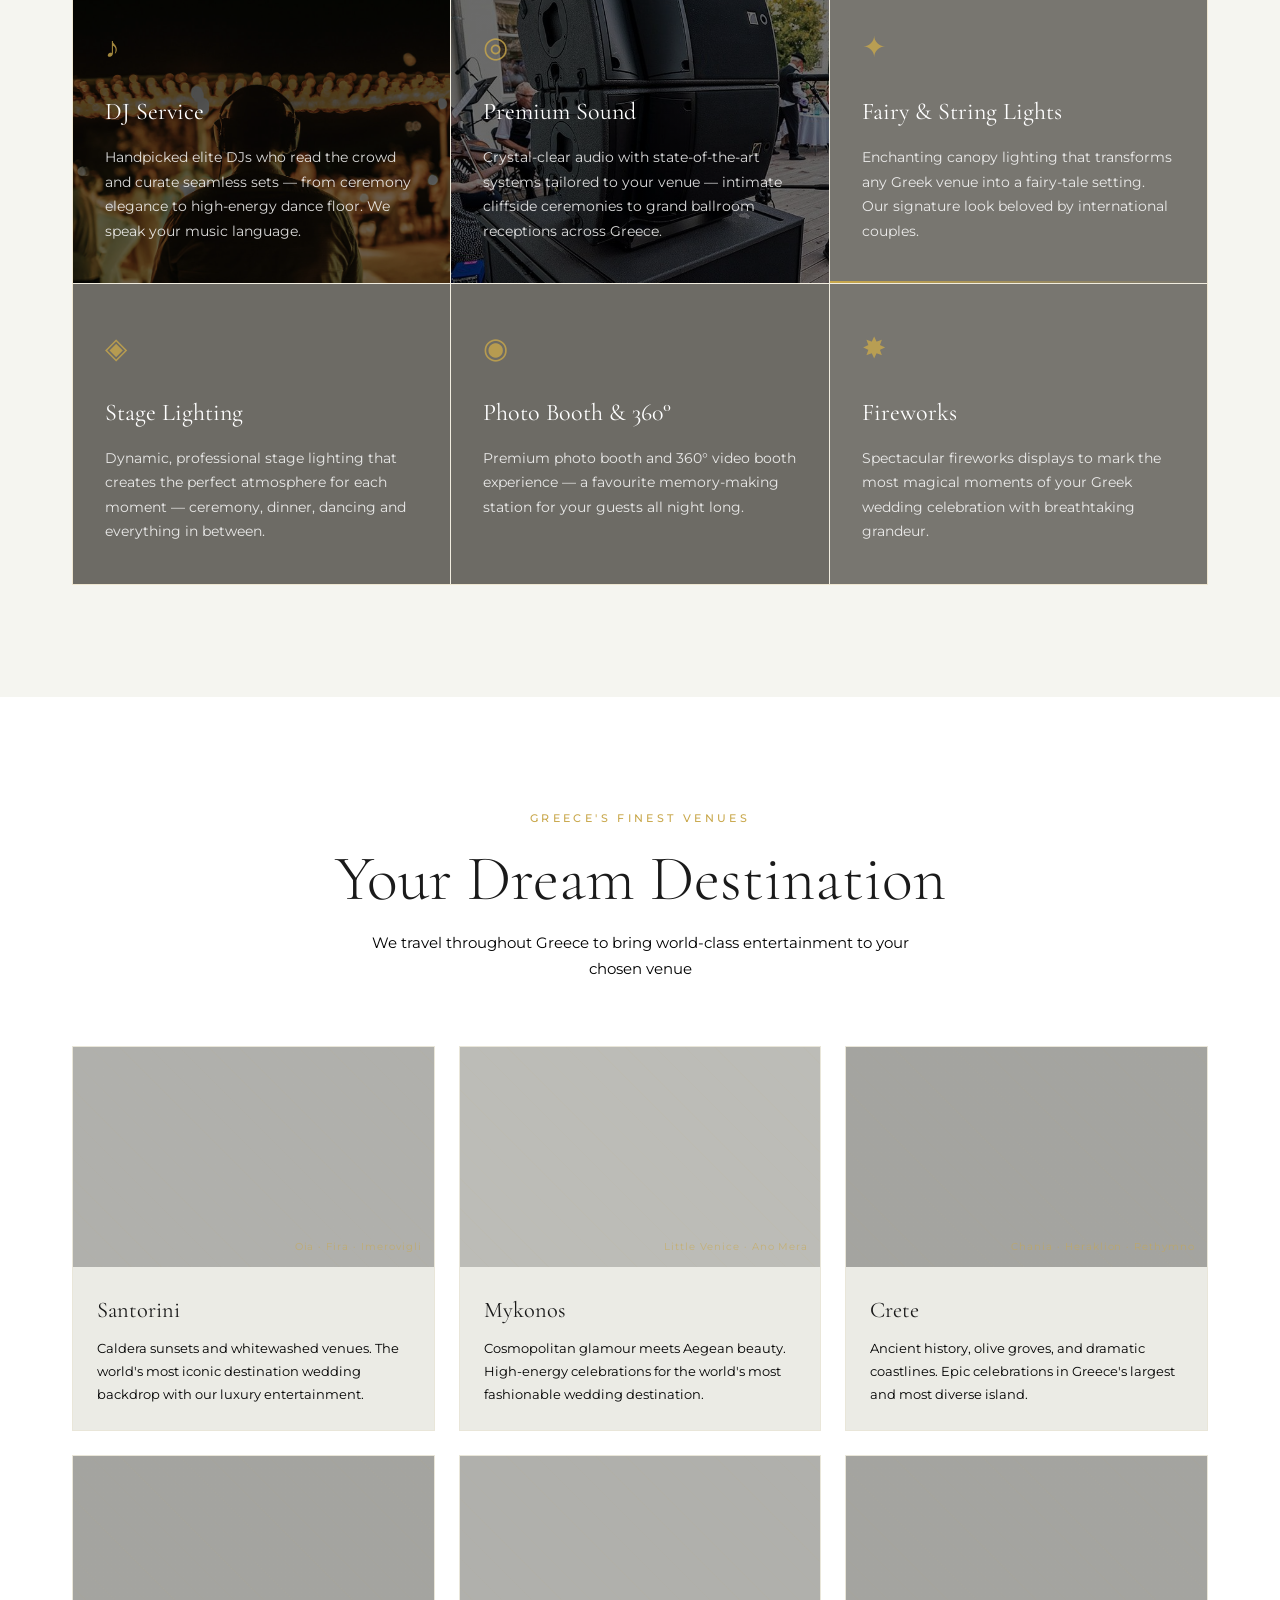
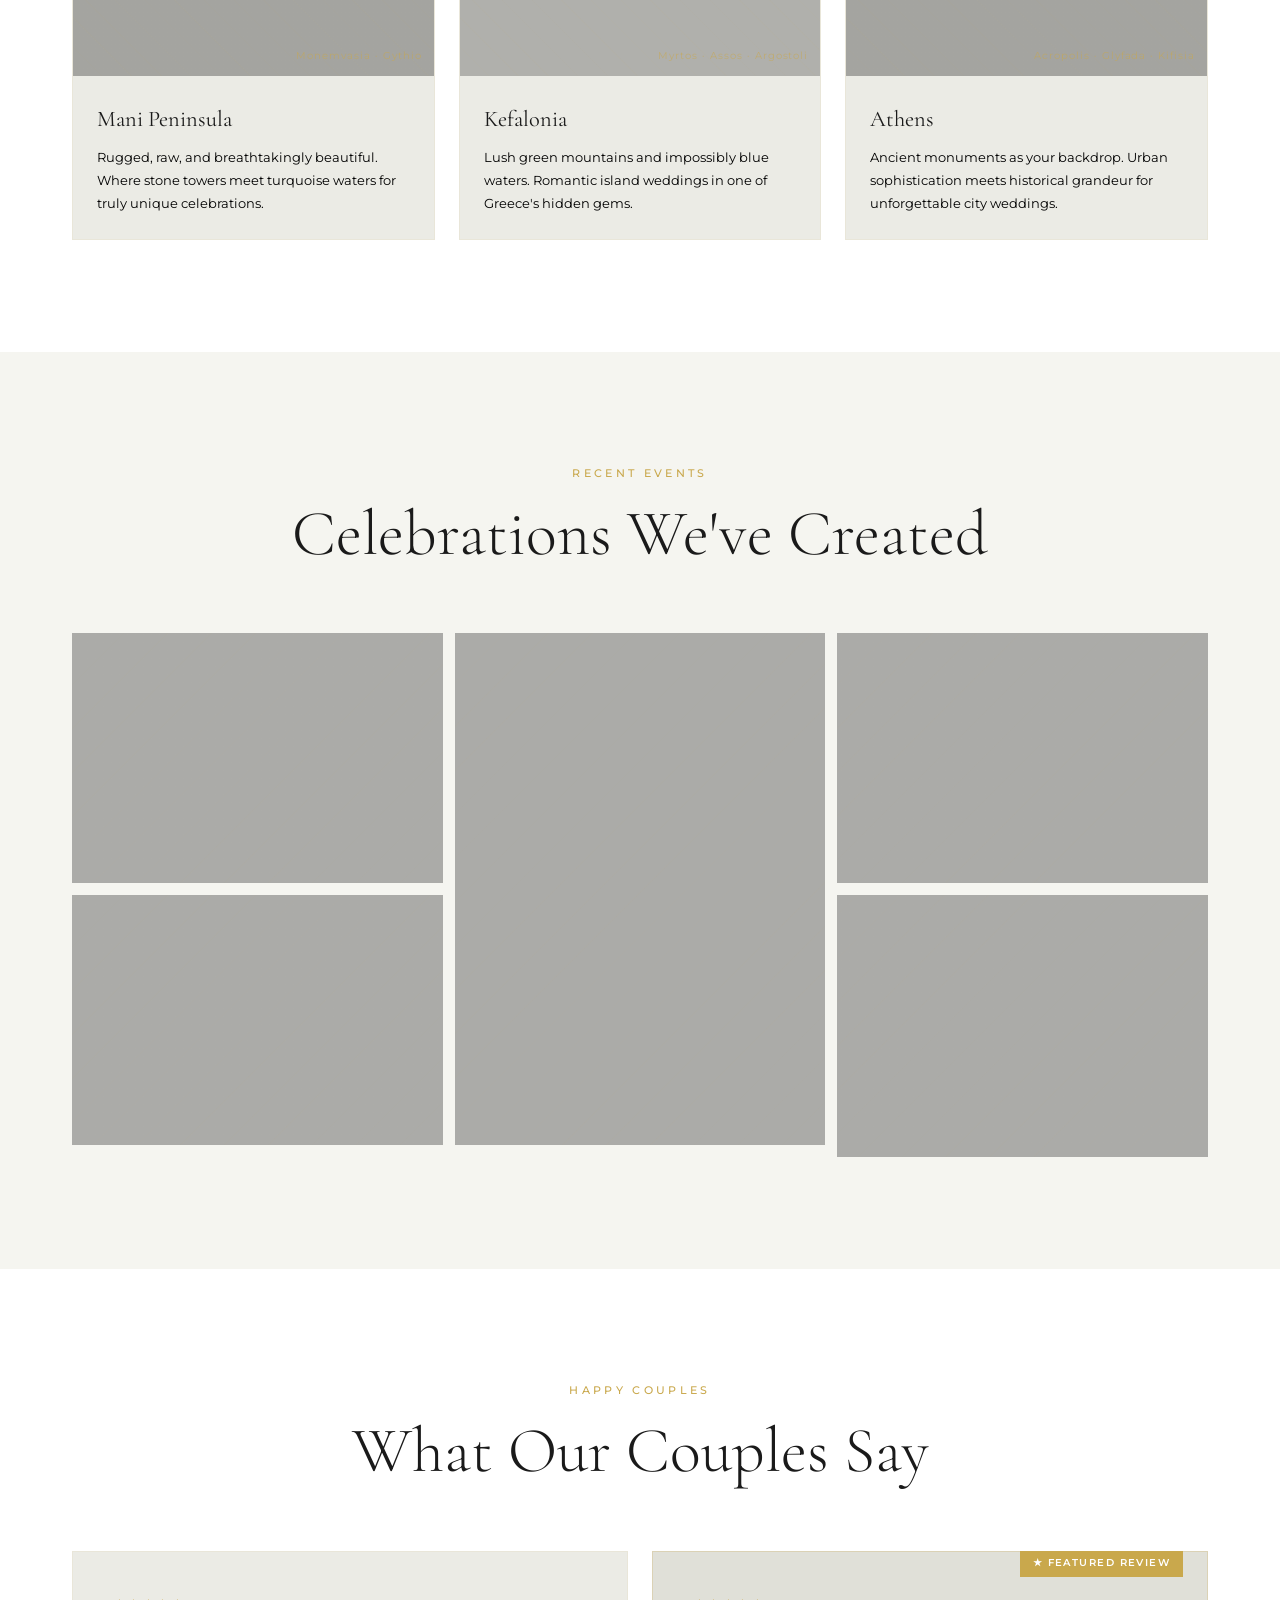
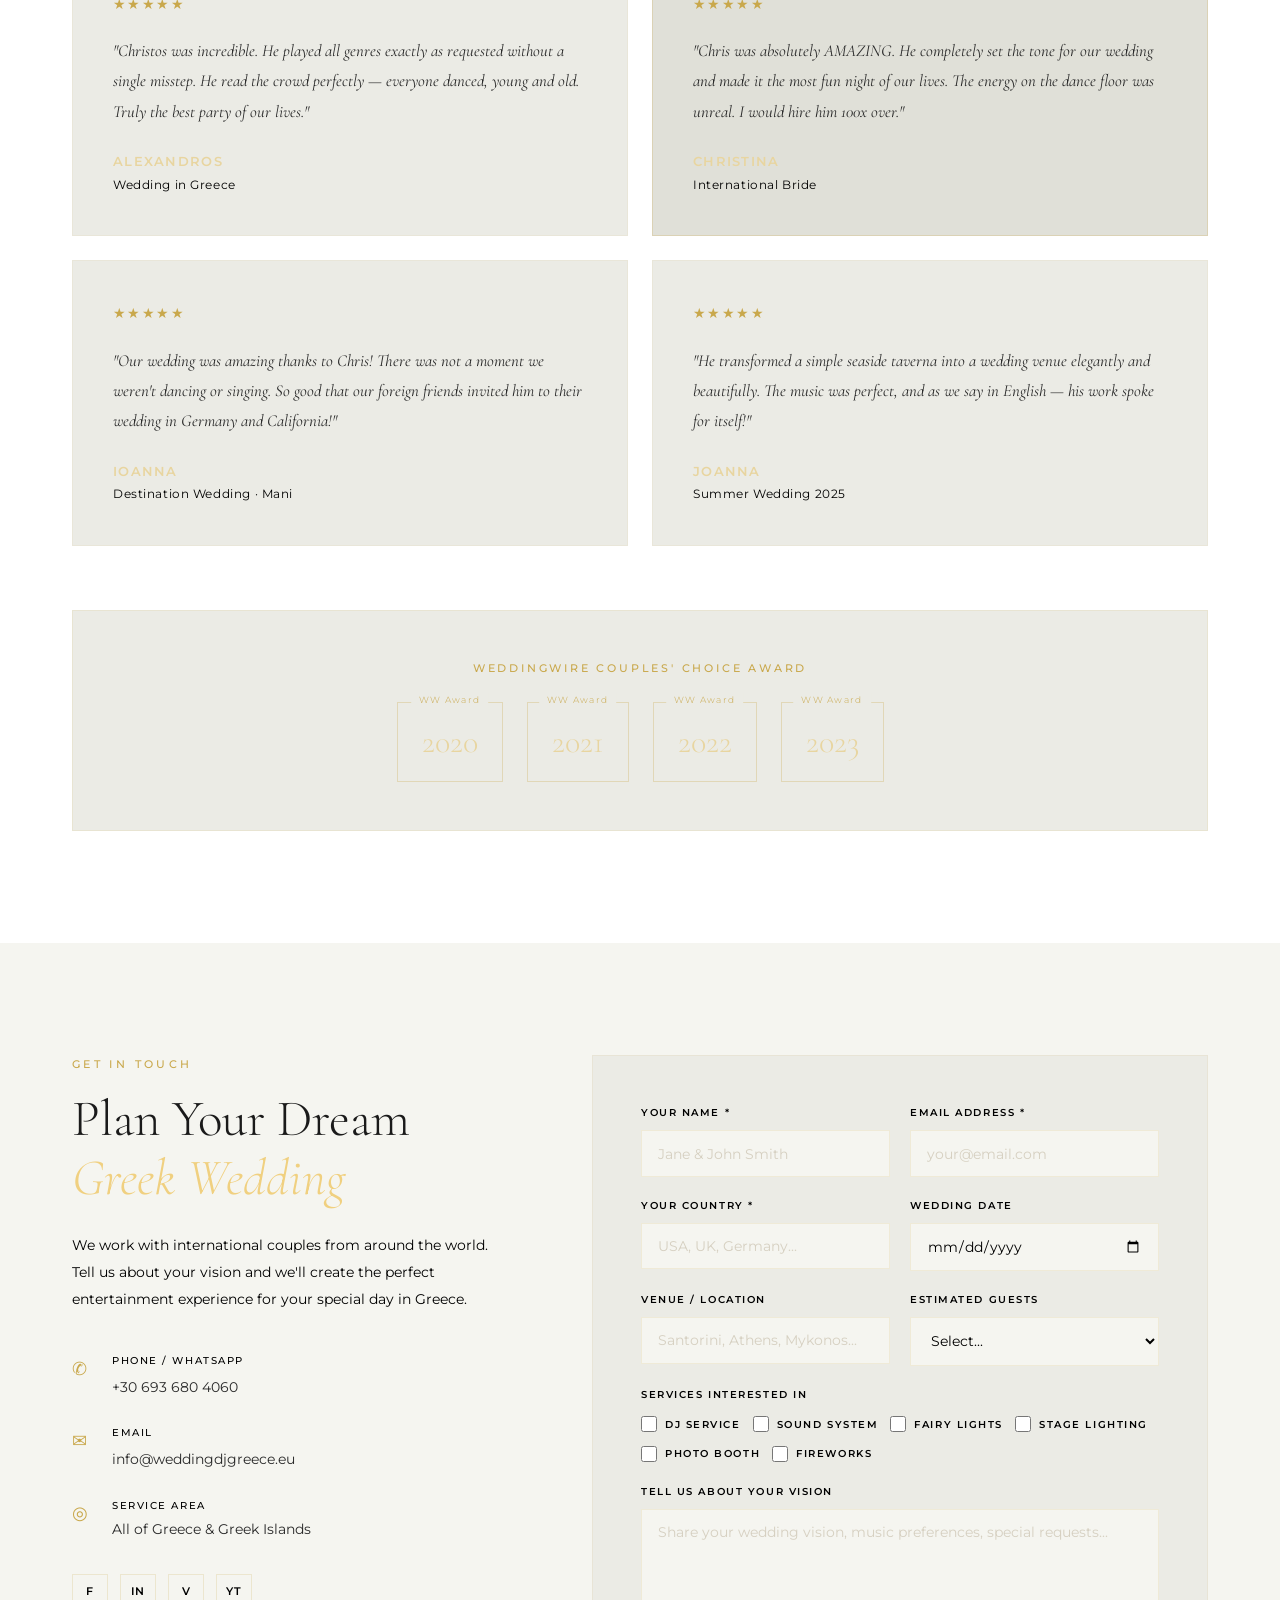
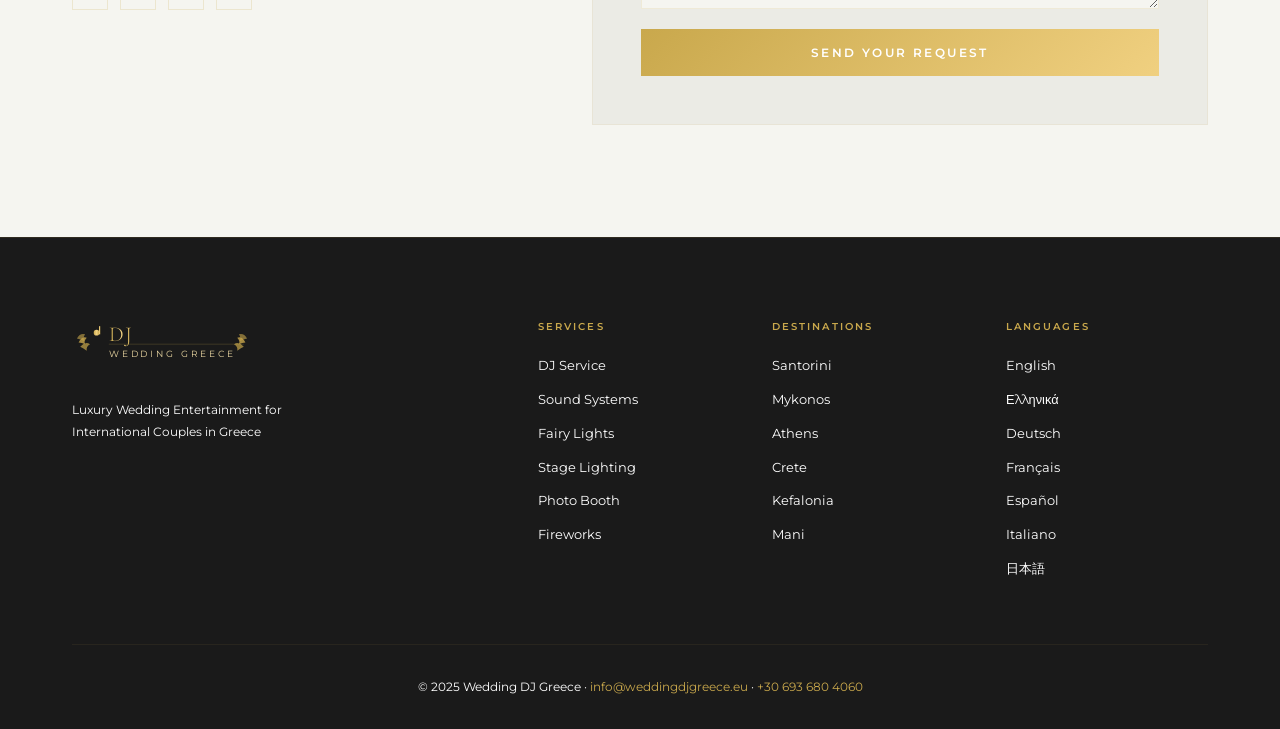
==== commit 0df8e66a: "Bump CSS cache to v8 - hero photo true colours" ====
--- a/index.html
+++ b/index.html
@@ -45,7 +45,7 @@
 <link rel="preconnect" href="https://fonts.googleapis.com">
 <link rel="preconnect" href="https://fonts.gstatic.com" crossorigin>
 <link href="https://fonts.googleapis.com/css2?family=Cormorant+Garamond:ital,wght@0,300;0,400;0,600;1,300;1,400&family=Montserrat:wght@300;400;500;600&display=swap" rel="stylesheet">
-<link rel="stylesheet" href="/css/style.css?v=7">
+<link rel="stylesheet" href="/css/style.css?v=8">
 </head>
 <body>
 
--- a/css/style.css
+++ b/css/style.css
@@ -199,7 +199,7 @@
 .hero-bg {
   position: absolute;
   inset: 0;
-  background: linear-gradient(160deg, rgba(255,255,255,0.72) 0%, rgba(255,255,255,0.5) 40%, rgba(255,248,230,0.6) 70%, rgba(255,255,255,0.72) 100%), url("https://pwe.gr/wp-content/uploads/2024/11/465004298_8953961097989804_4154213011652947800_n-1.jpg") center/cover no-repeat;
+  background: linear-gradient(160deg, rgba(255,255,255,0.18) 0%, rgba(255,255,255,0.08) 40%, rgba(255,255,255,0.08) 70%, rgba(255,255,255,0.18) 100%), url("https://pwe.gr/wp-content/uploads/2024/11/465004298_8953961097989804_4154213011652947800_n-1.jpg") center/cover no-repeat;
   z-index: 0;
 }
 .hero-bg::before {
@@ -250,7 +250,7 @@
   font-size: clamp(3.5rem, 8vw, 7rem);
   font-weight: 300;
   line-height: 1.05;
-  color: var(--cream);
+  color: #ffffff;
   letter-spacing: -0.01em;
   margin-bottom: 1.5rem;
   opacity: 0;
@@ -264,7 +264,7 @@
 .hero-subtitle {
   font-size: 1rem;
   font-weight: 300;
-  color: var(--text-muted);
+  color: rgba(255,255,255,0.88);
   max-width: 600px;
   margin: 0 auto 2.5rem;
   line-height: 1.8;
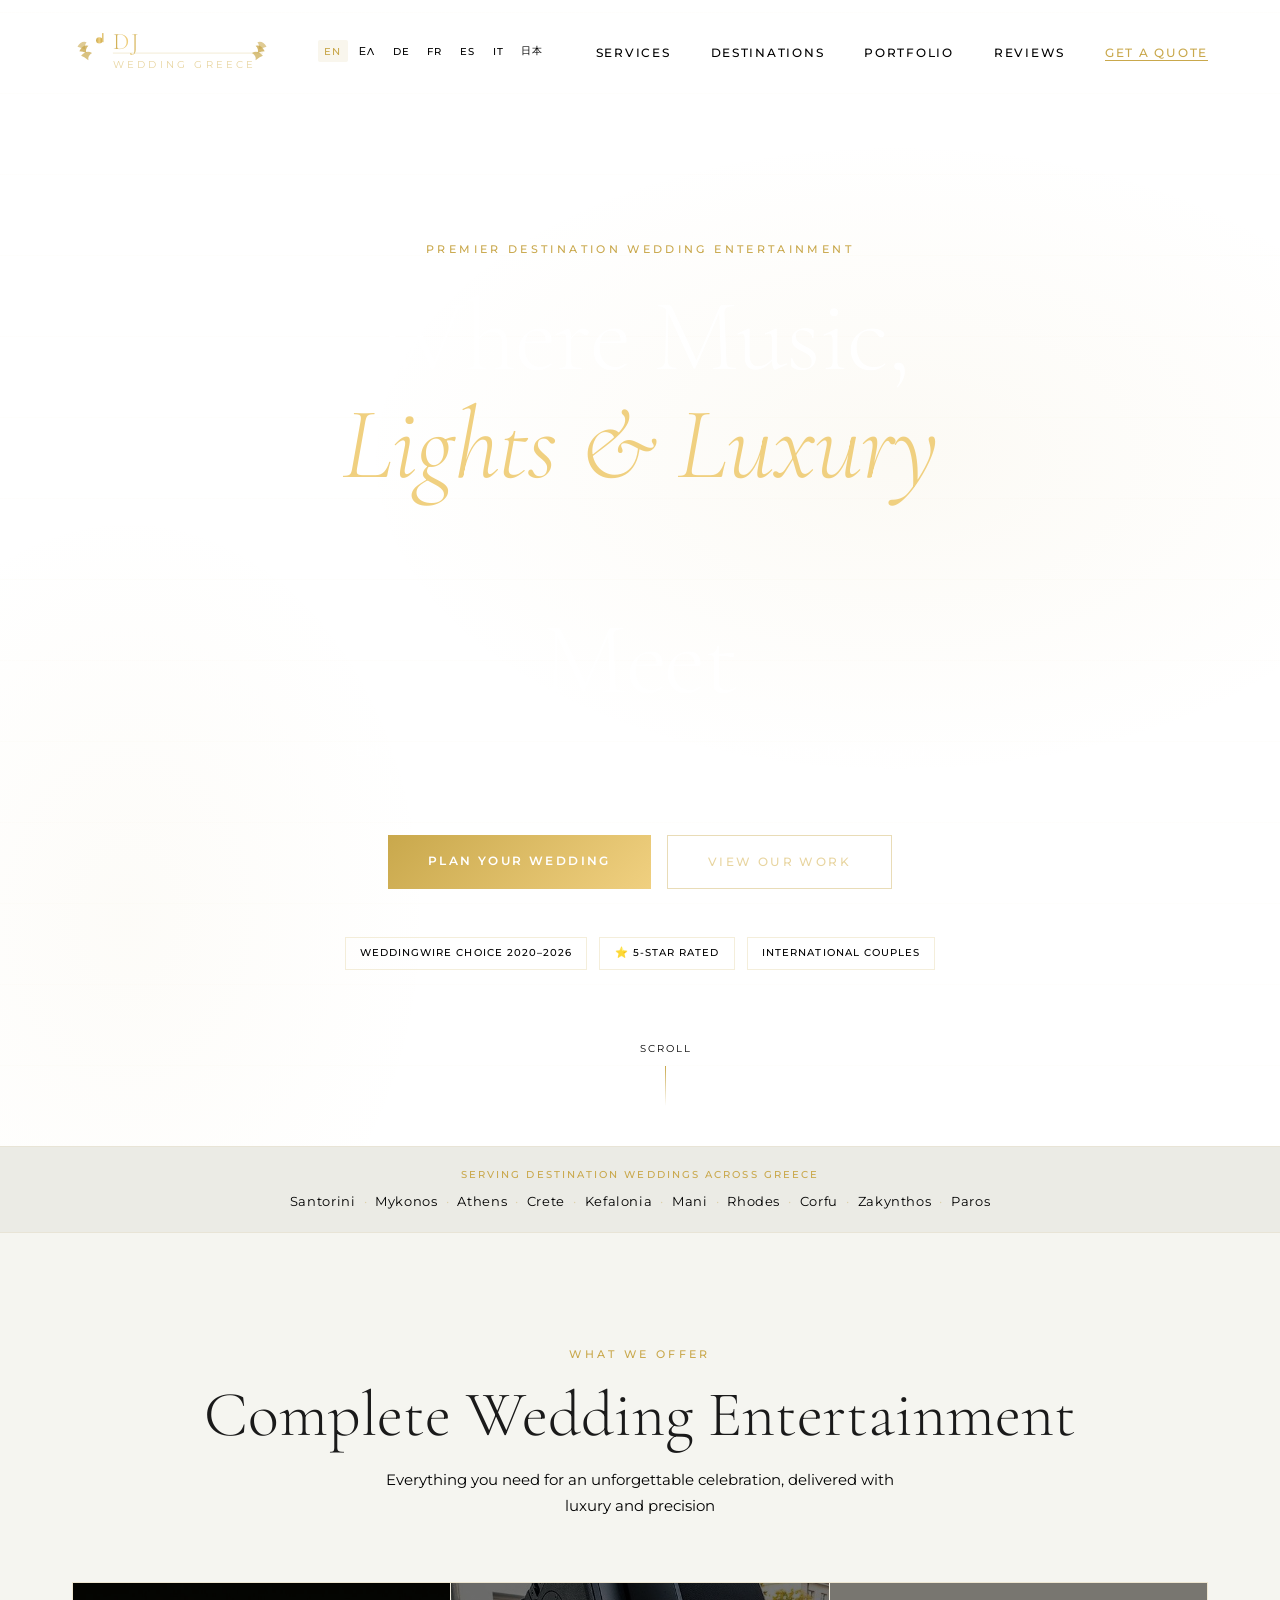
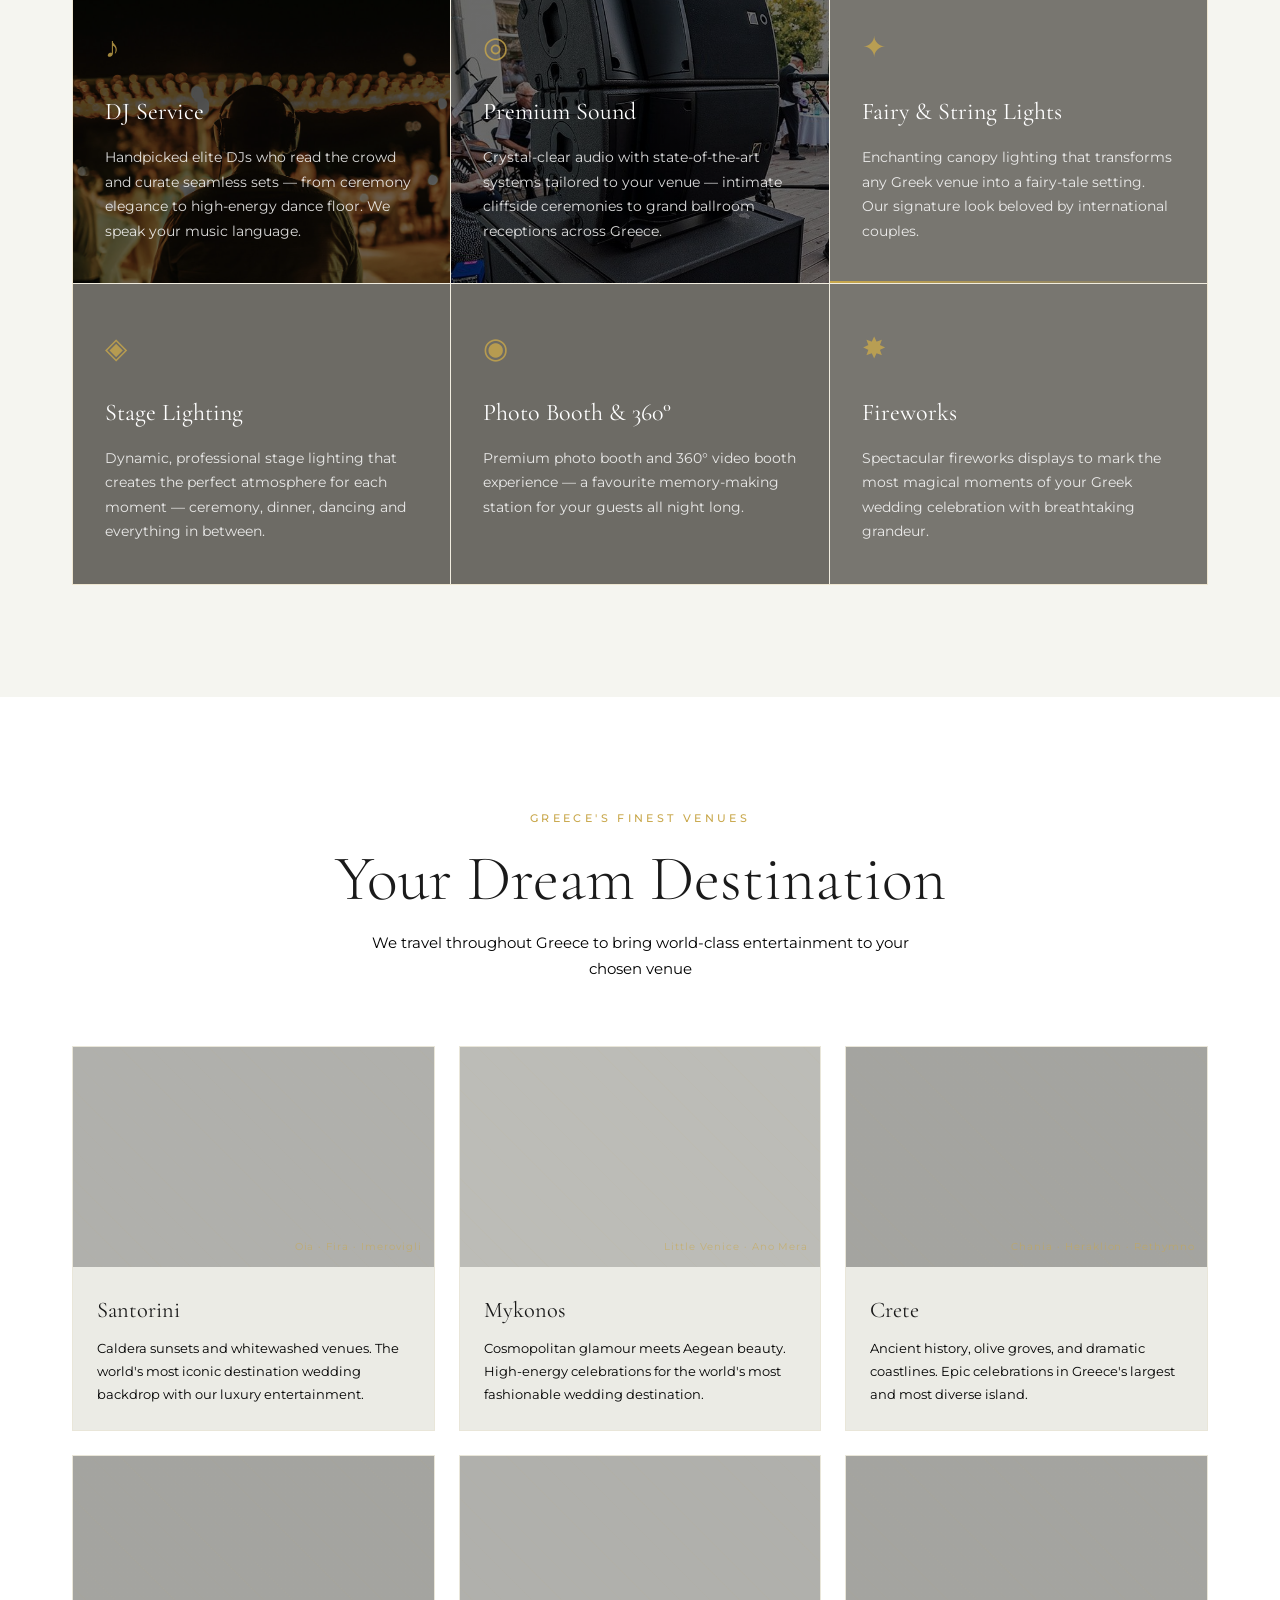
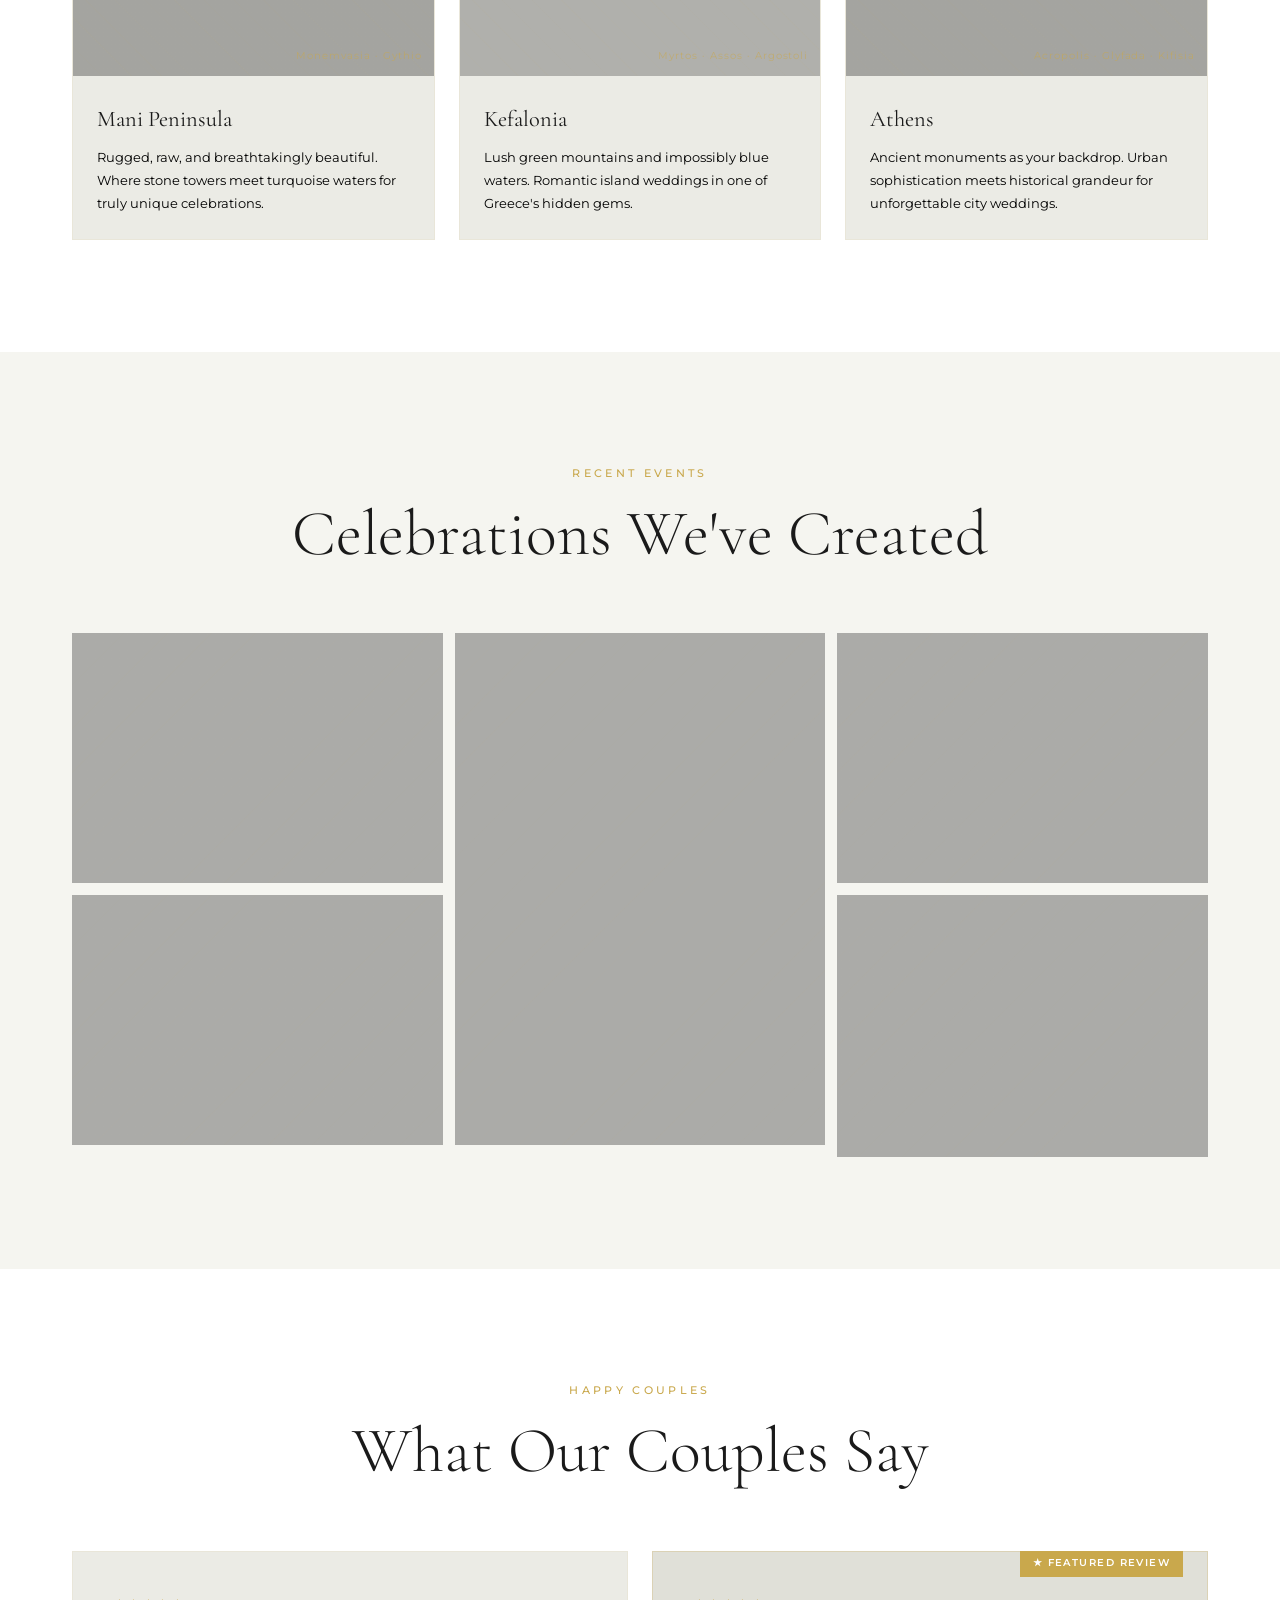
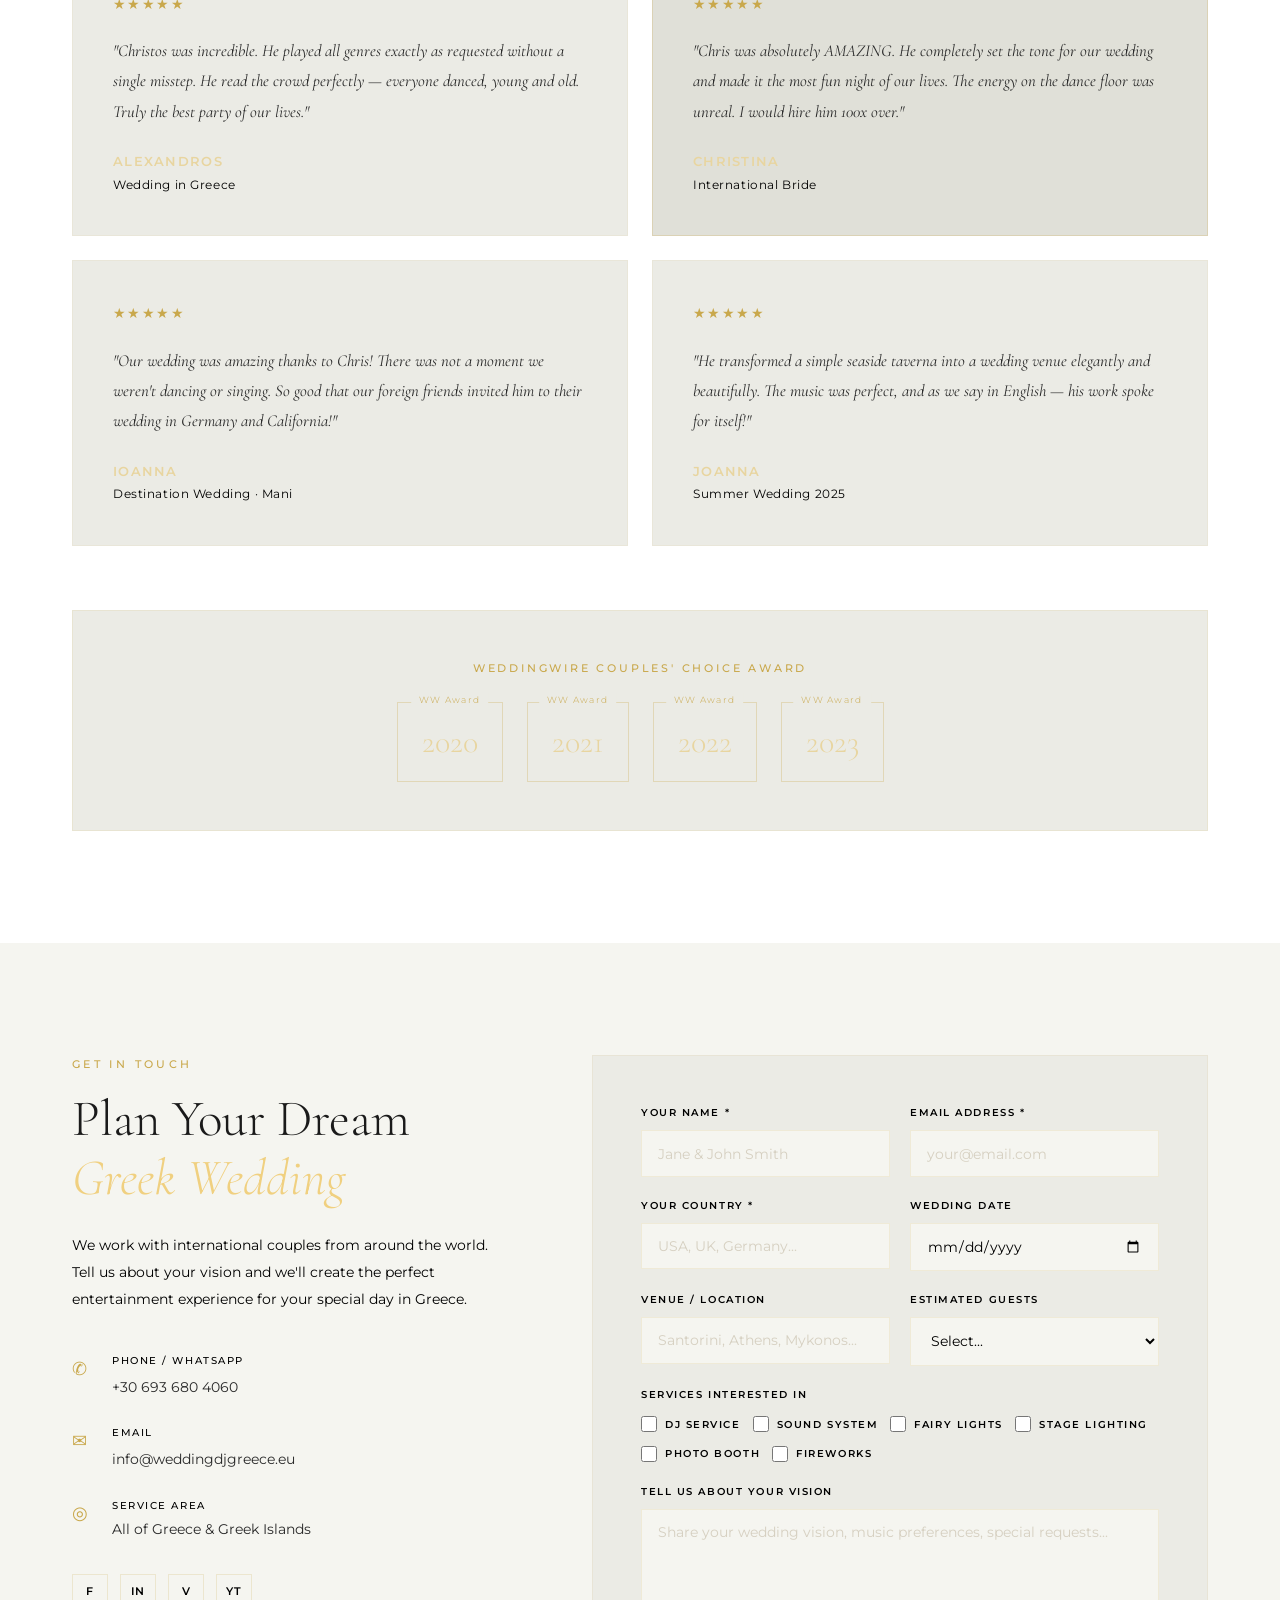
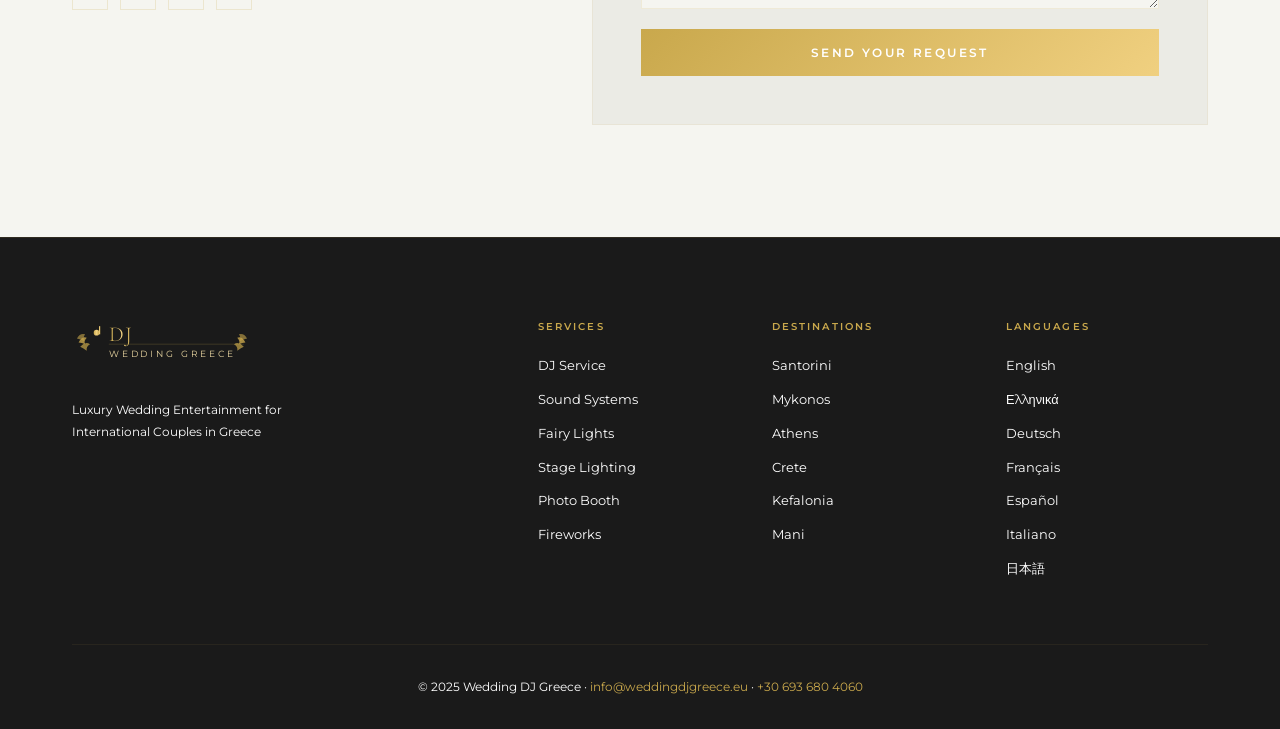
==== commit 61ba7680: "Update WeddingWire to 2020-2026, bump CSS to v9" ====
--- a/index.html
+++ b/index.html
@@ -45,7 +45,7 @@
 <link rel="preconnect" href="https://fonts.googleapis.com">
 <link rel="preconnect" href="https://fonts.gstatic.com" crossorigin>
 <link href="https://fonts.googleapis.com/css2?family=Cormorant+Garamond:ital,wght@0,300;0,400;0,600;1,300;1,400&family=Montserrat:wght@300;400;500;600&display=swap" rel="stylesheet">
-<link rel="stylesheet" href="/css/style.css?v=8">
+<link rel="stylesheet" href="/css/style.css?v=9">
 </head>
 <body>
 
@@ -125,7 +125,7 @@
       <a href="#portfolio" class="btn-outline">View Our Work</a>
     </div>
     <div class="hero-awards">
-      <span class="award-badge">WeddingWire Choice 2020–2023</span>
+      <span class="award-badge">WeddingWire Choice 2020–2026</span>
       <span class="award-badge">⭐ 5-Star Rated</span>
       <span class="award-badge">International Couples</span>
     </div>
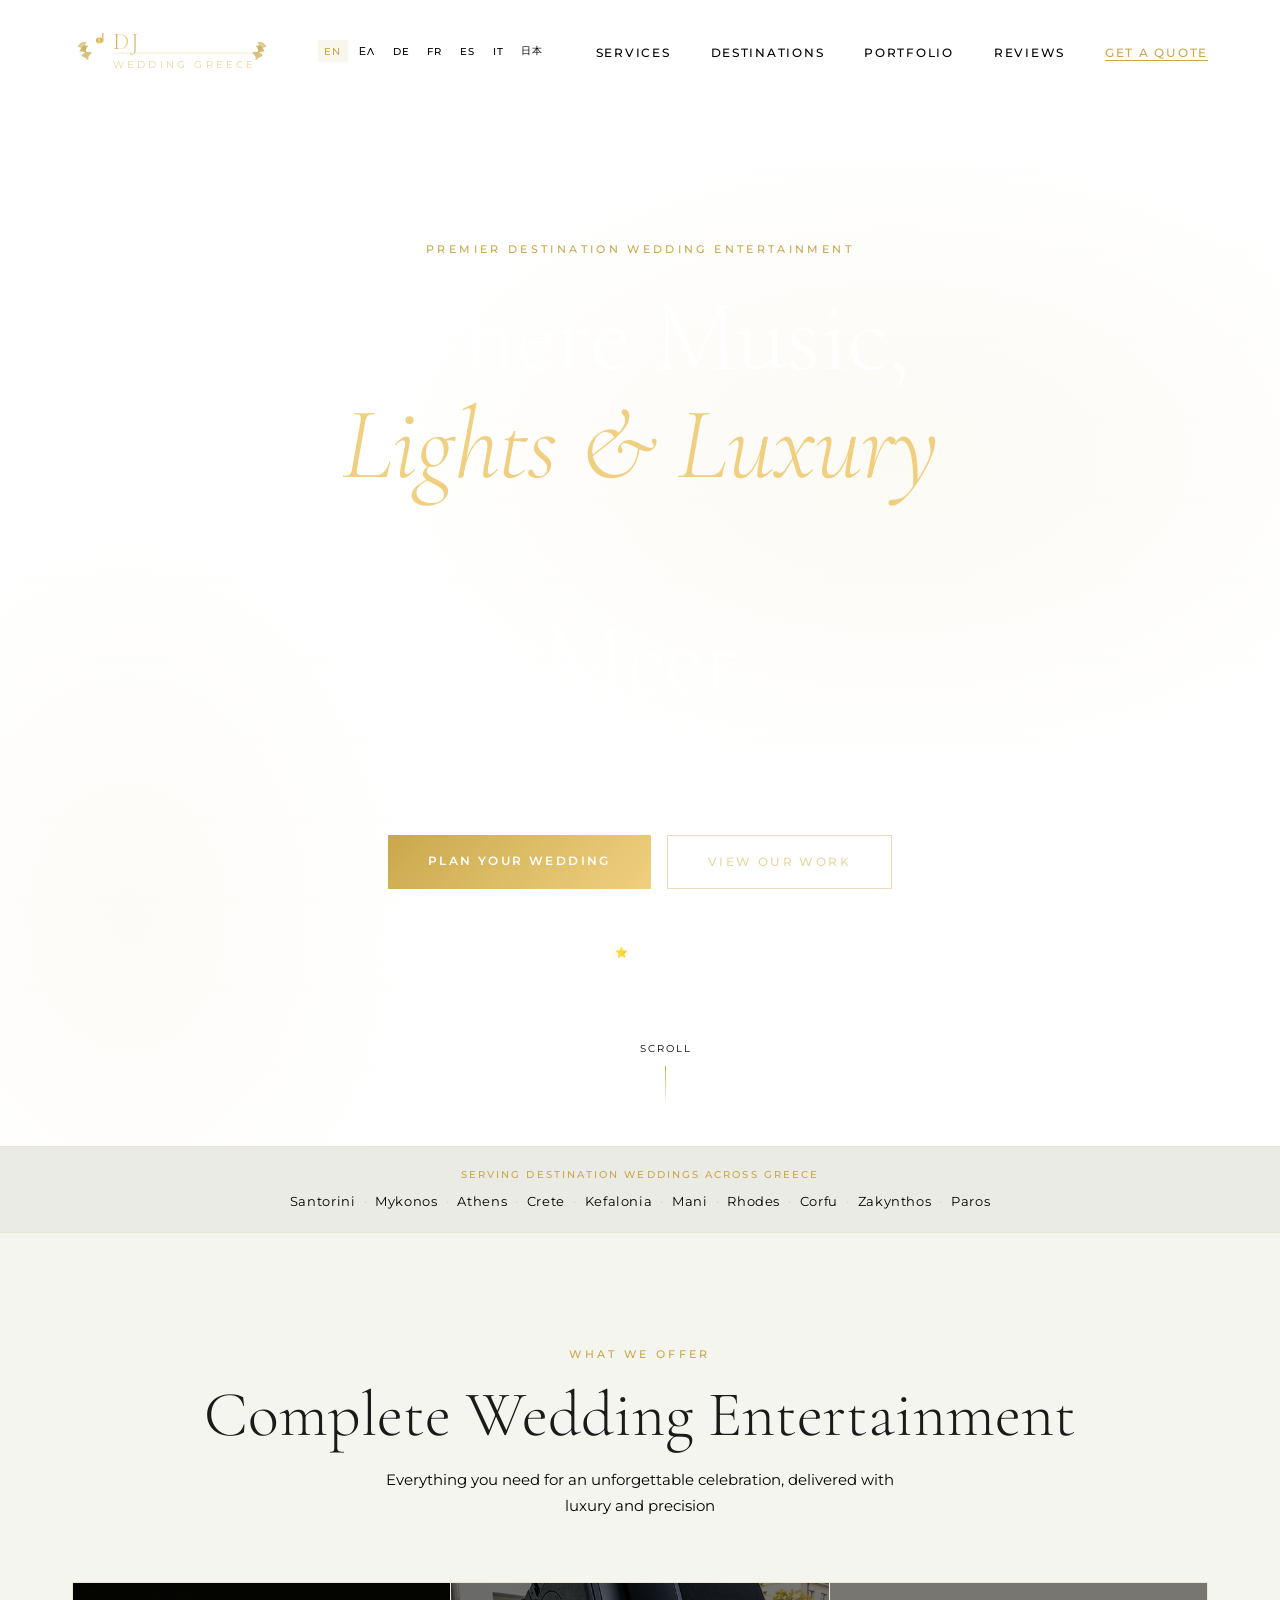
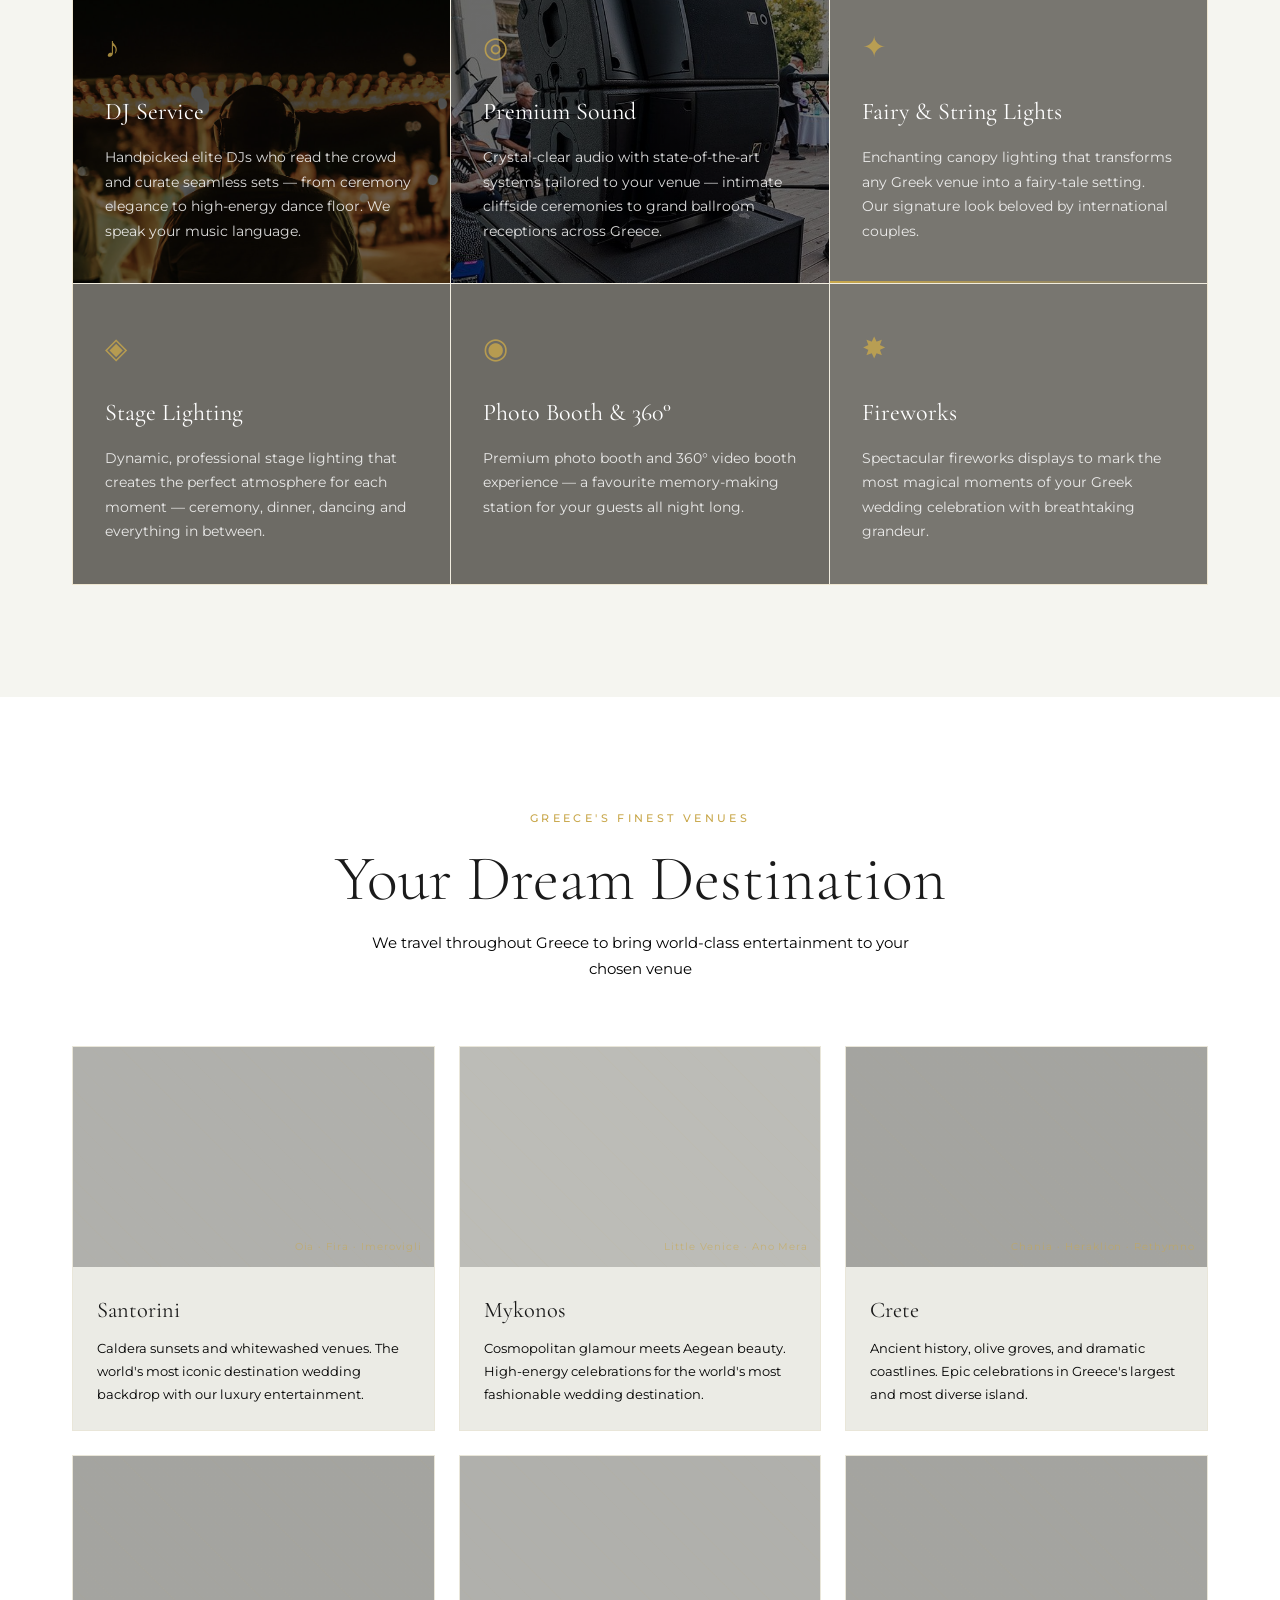
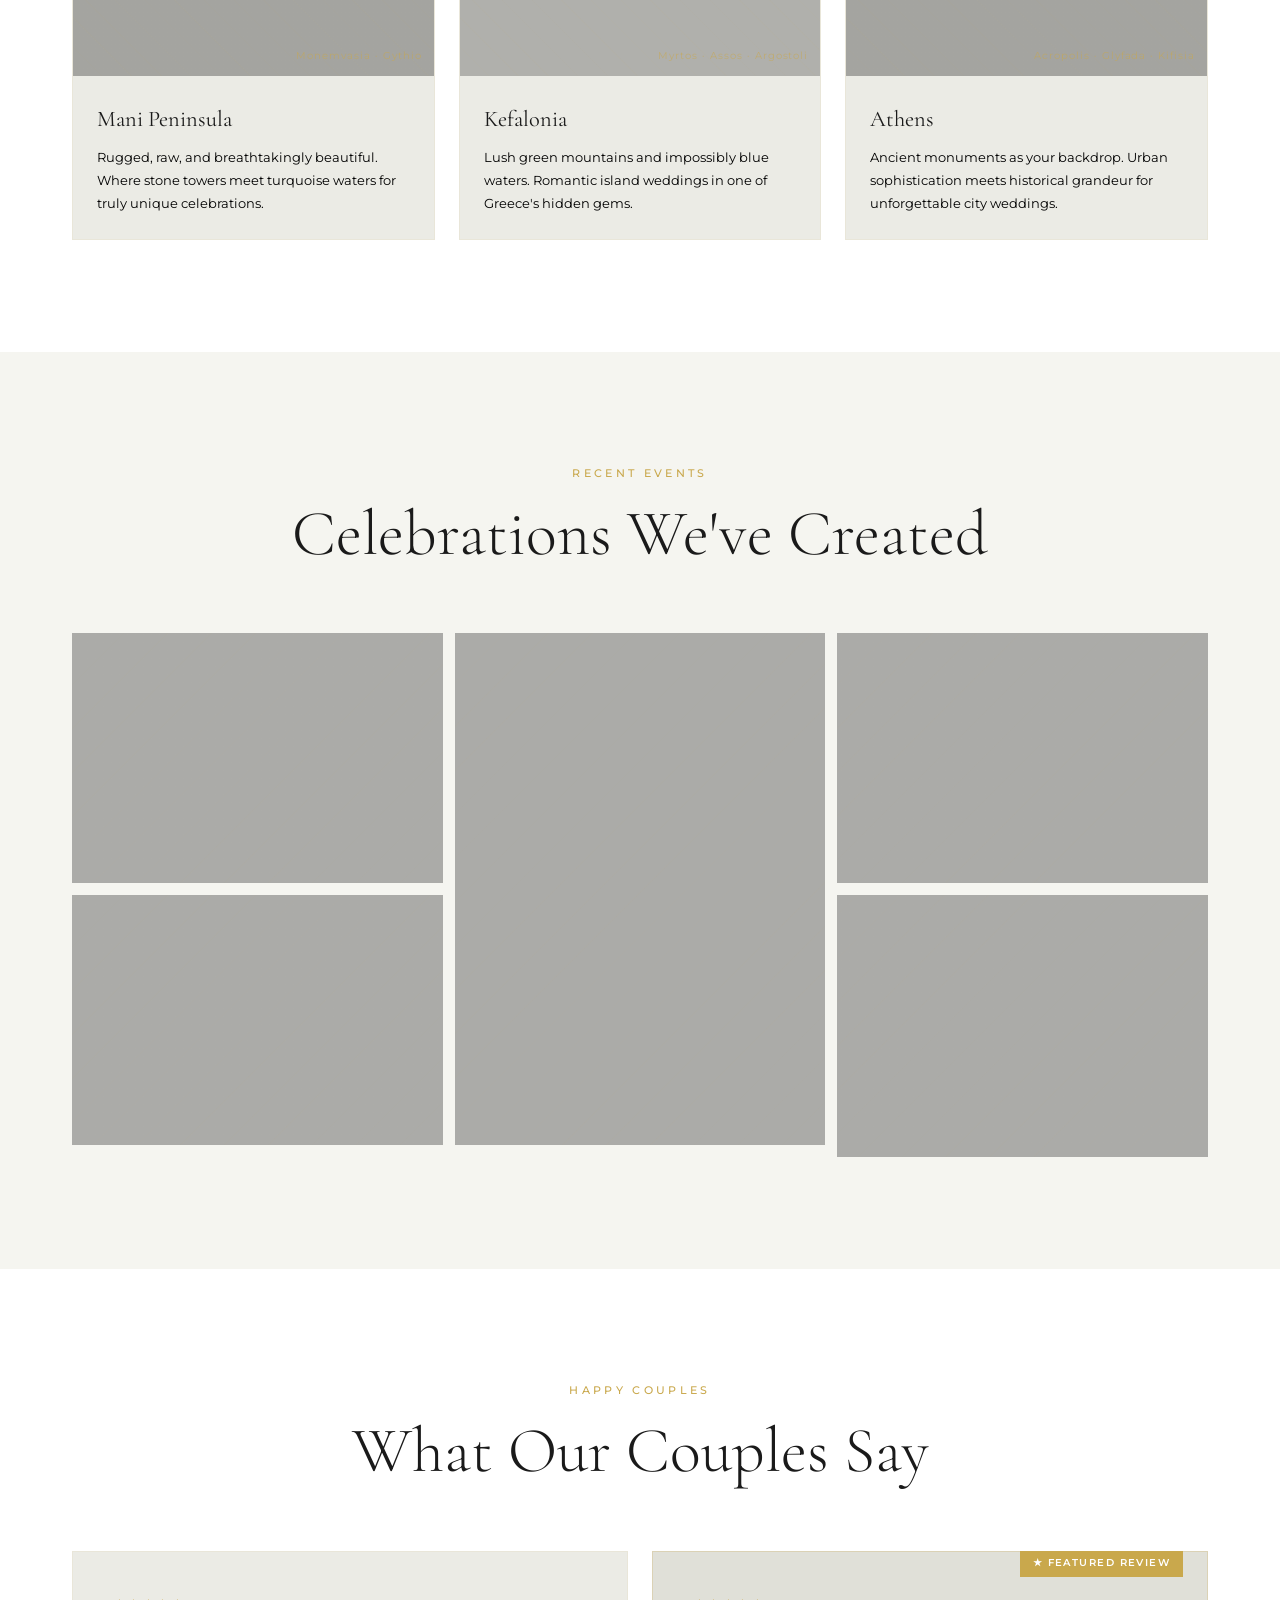
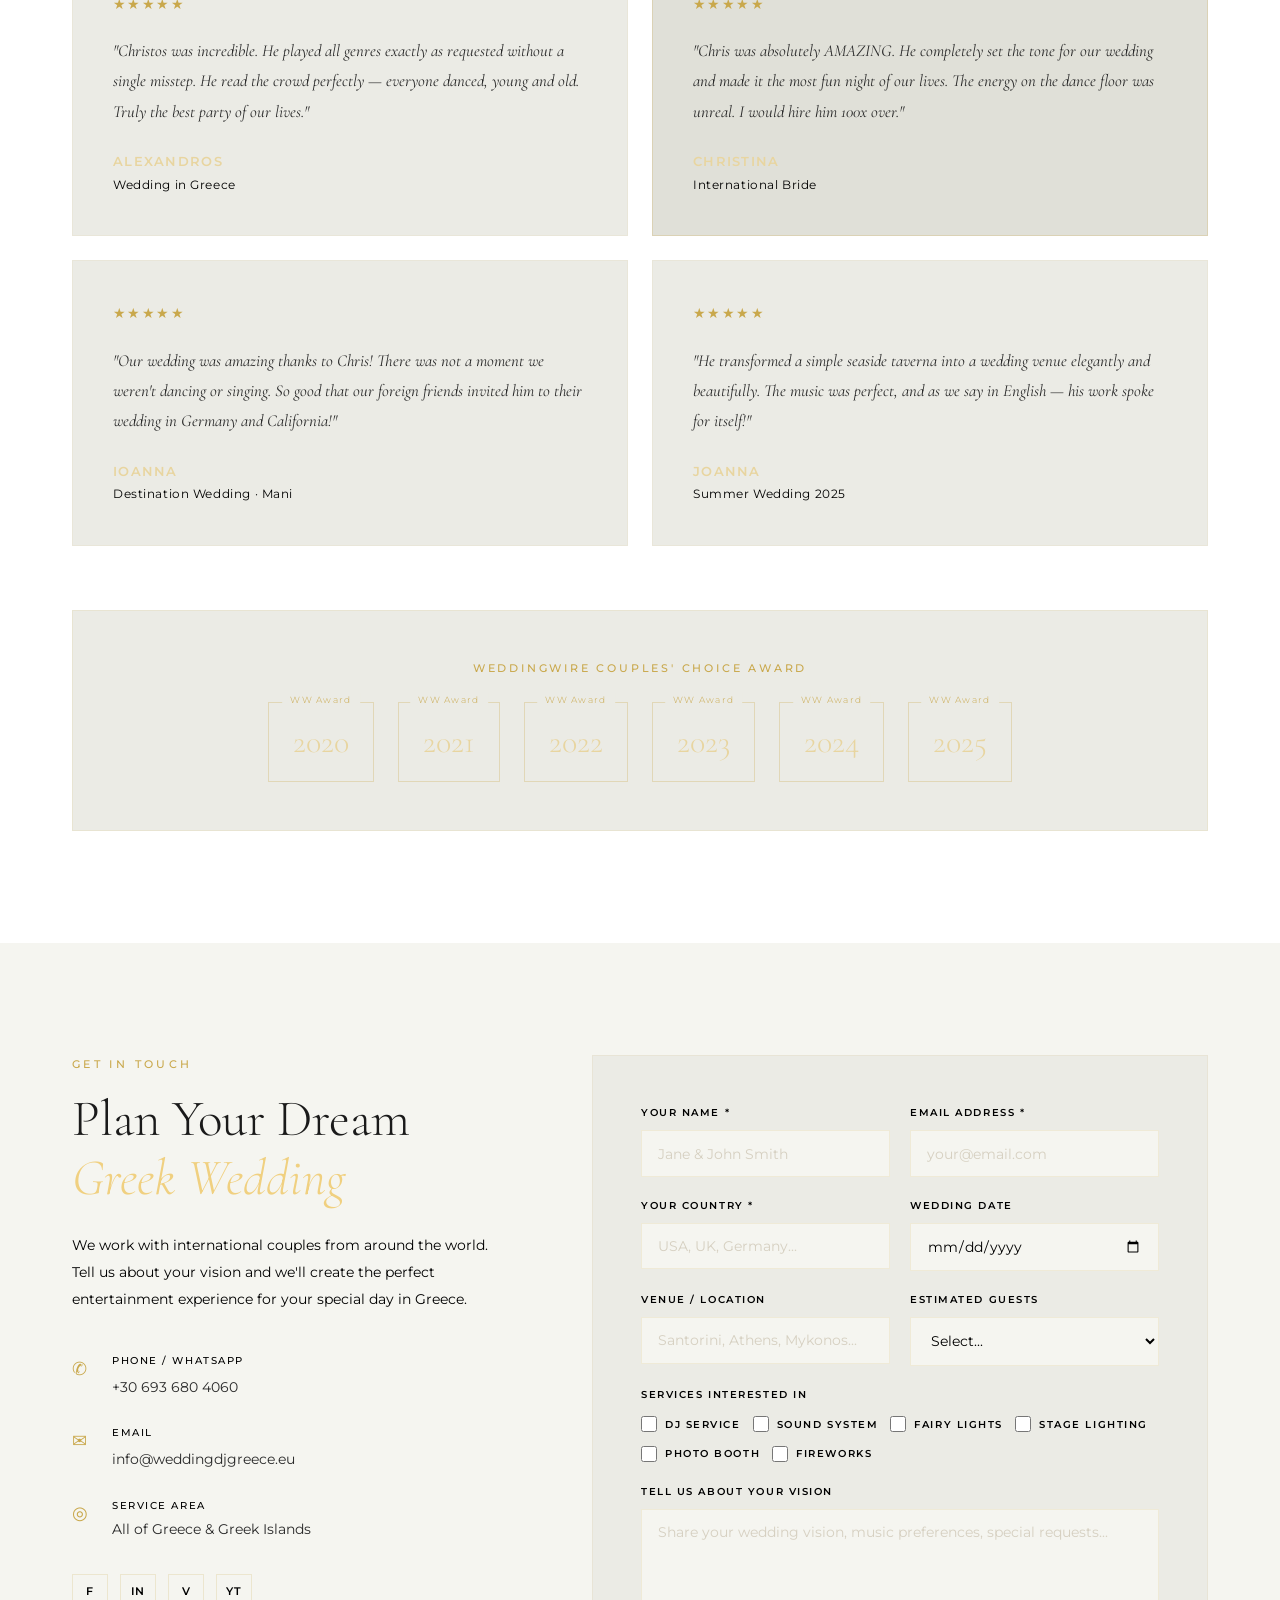
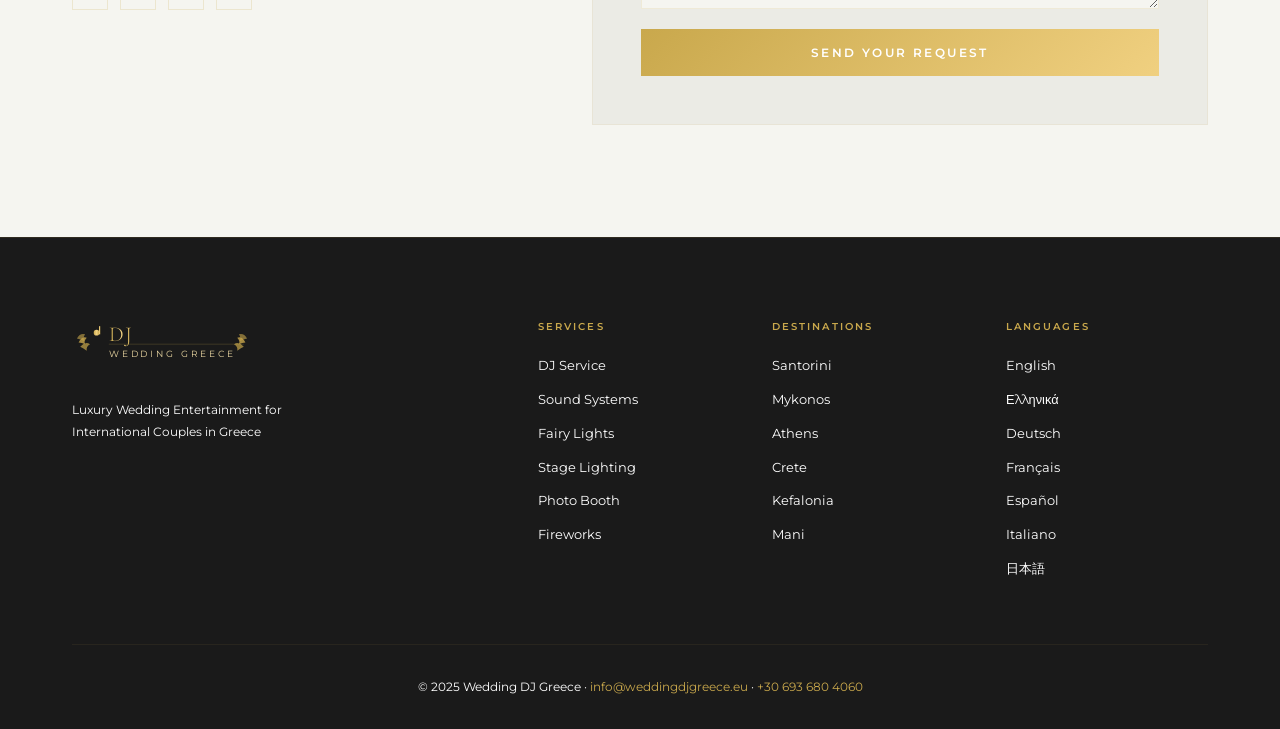
==== commit e635f89f: "Add WeddingWire Couples Choice Award 2024 and 2025" ====
--- a/index.html
+++ b/index.html
@@ -348,6 +348,8 @@
         <span class="award-year">2021</span>
         <span class="award-year">2022</span>
         <span class="award-year">2023</span>
+        <span class="award-year">2024</span>
+        <span class="award-year">2025</span>
       </div>
     </div>
   </div>
--- a/css/style.css
+++ b/css/style.css
@@ -292,8 +292,8 @@
   font-size: 0.65rem;
   font-weight: 500;
   letter-spacing: 0.1em;
-  color: var(--text-muted);
-  border: 1px solid rgba(201,168,76,0.2);
+  color: #ffffff;
+  border: 1px solid rgba(255,255,255,0.5);
   padding: 0.4rem 0.9rem;
   text-transform: uppercase;
 }
